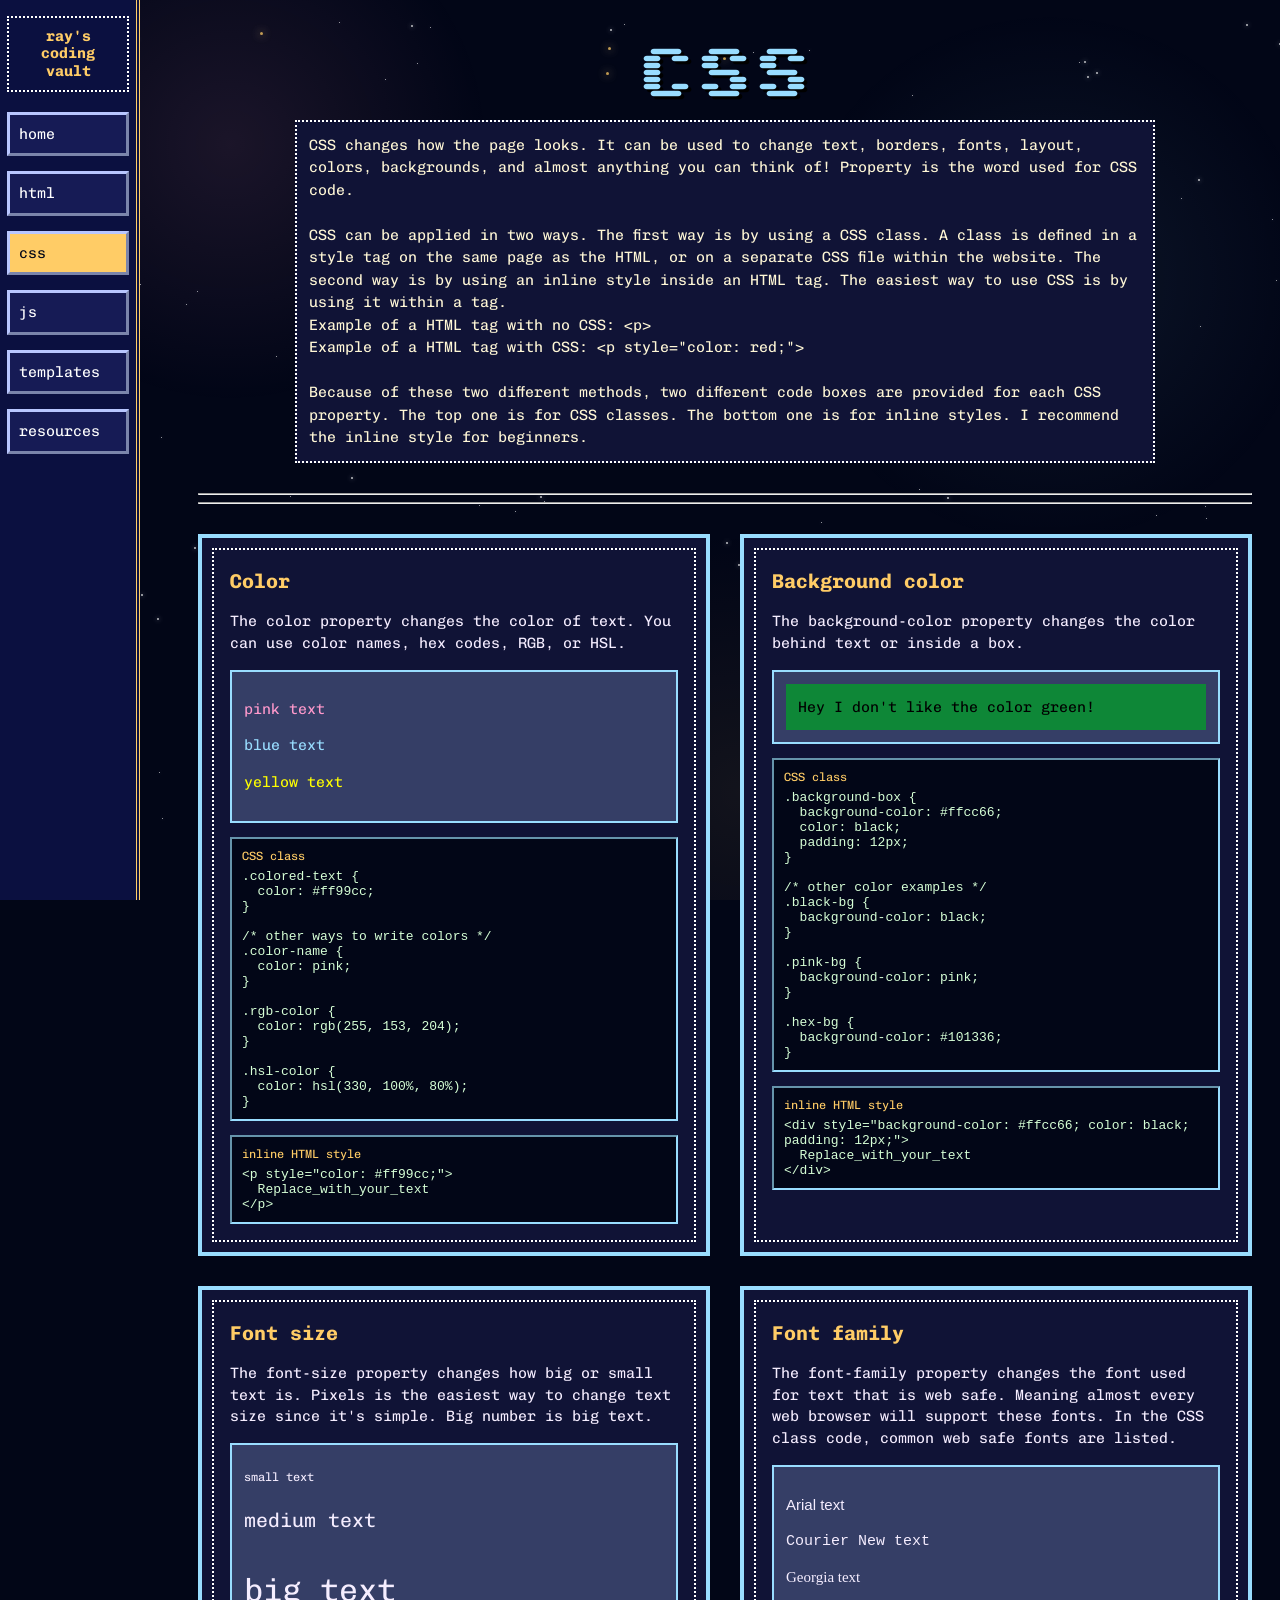
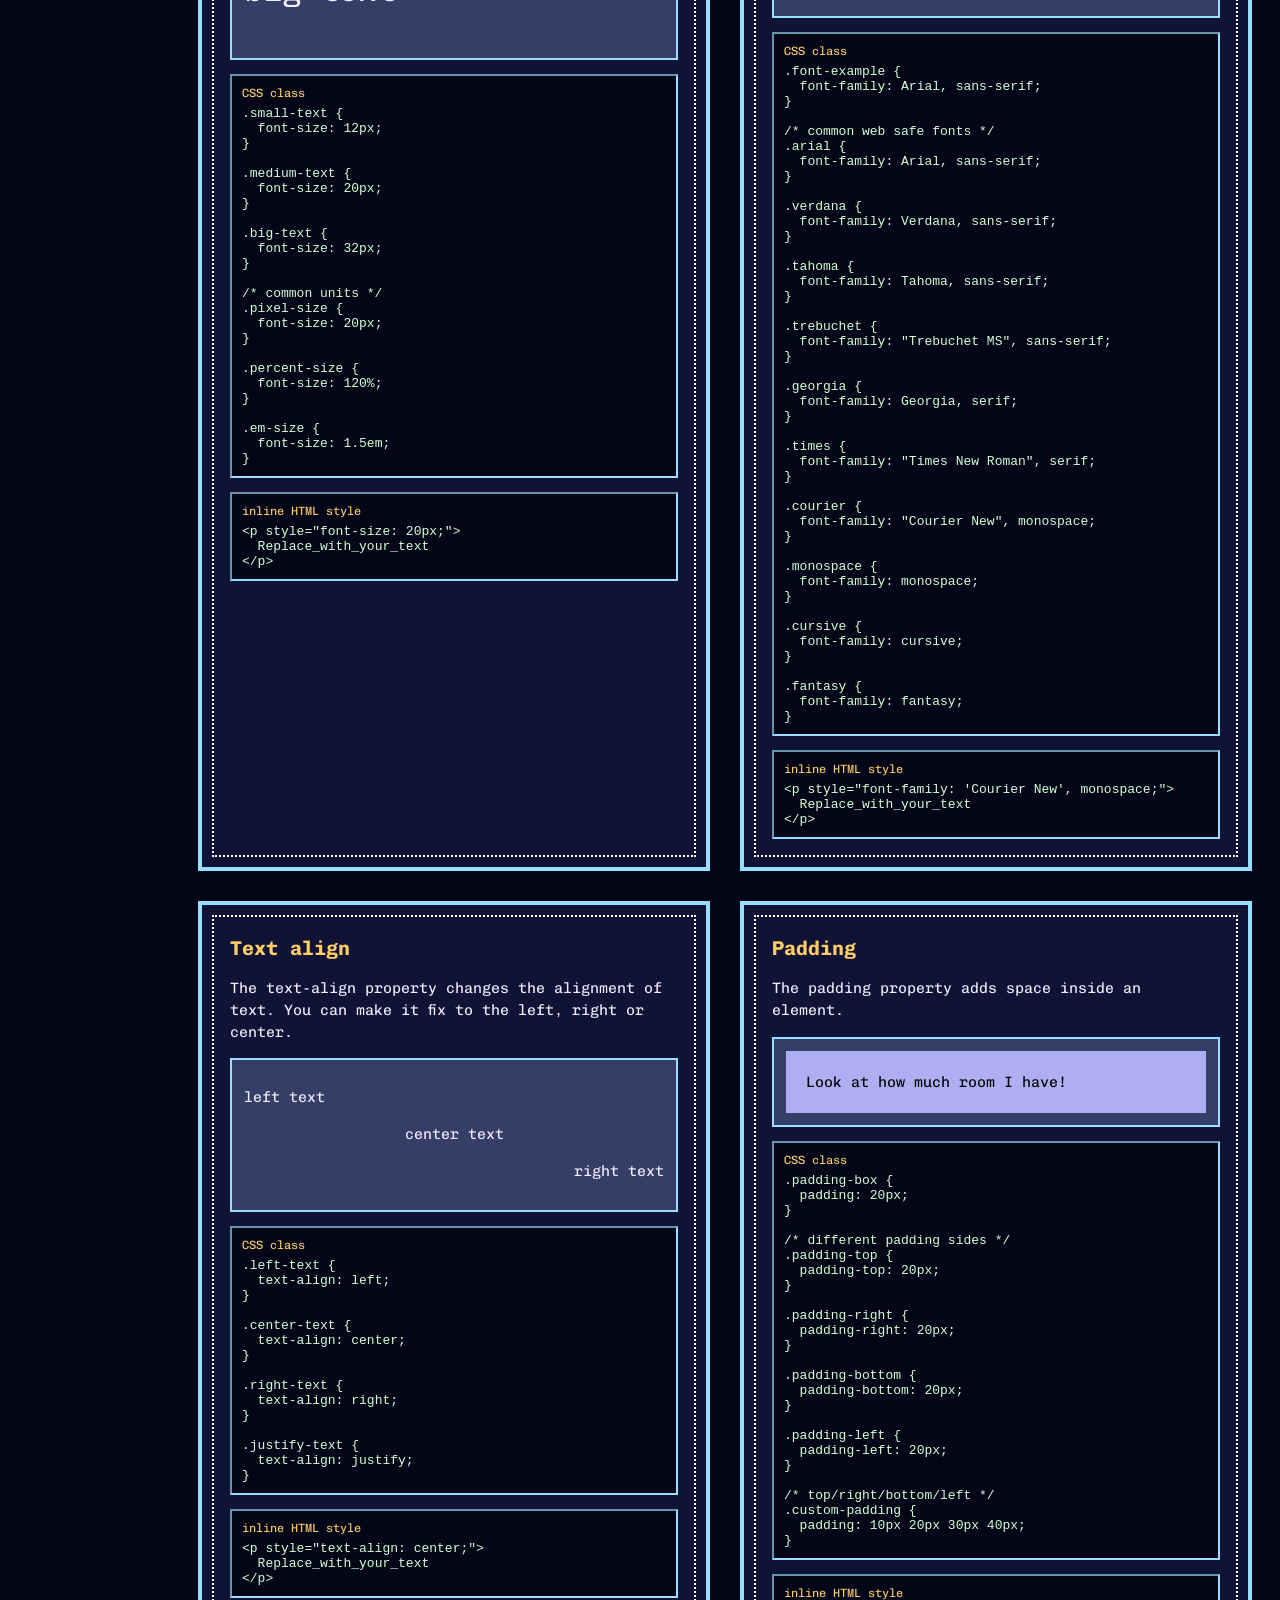
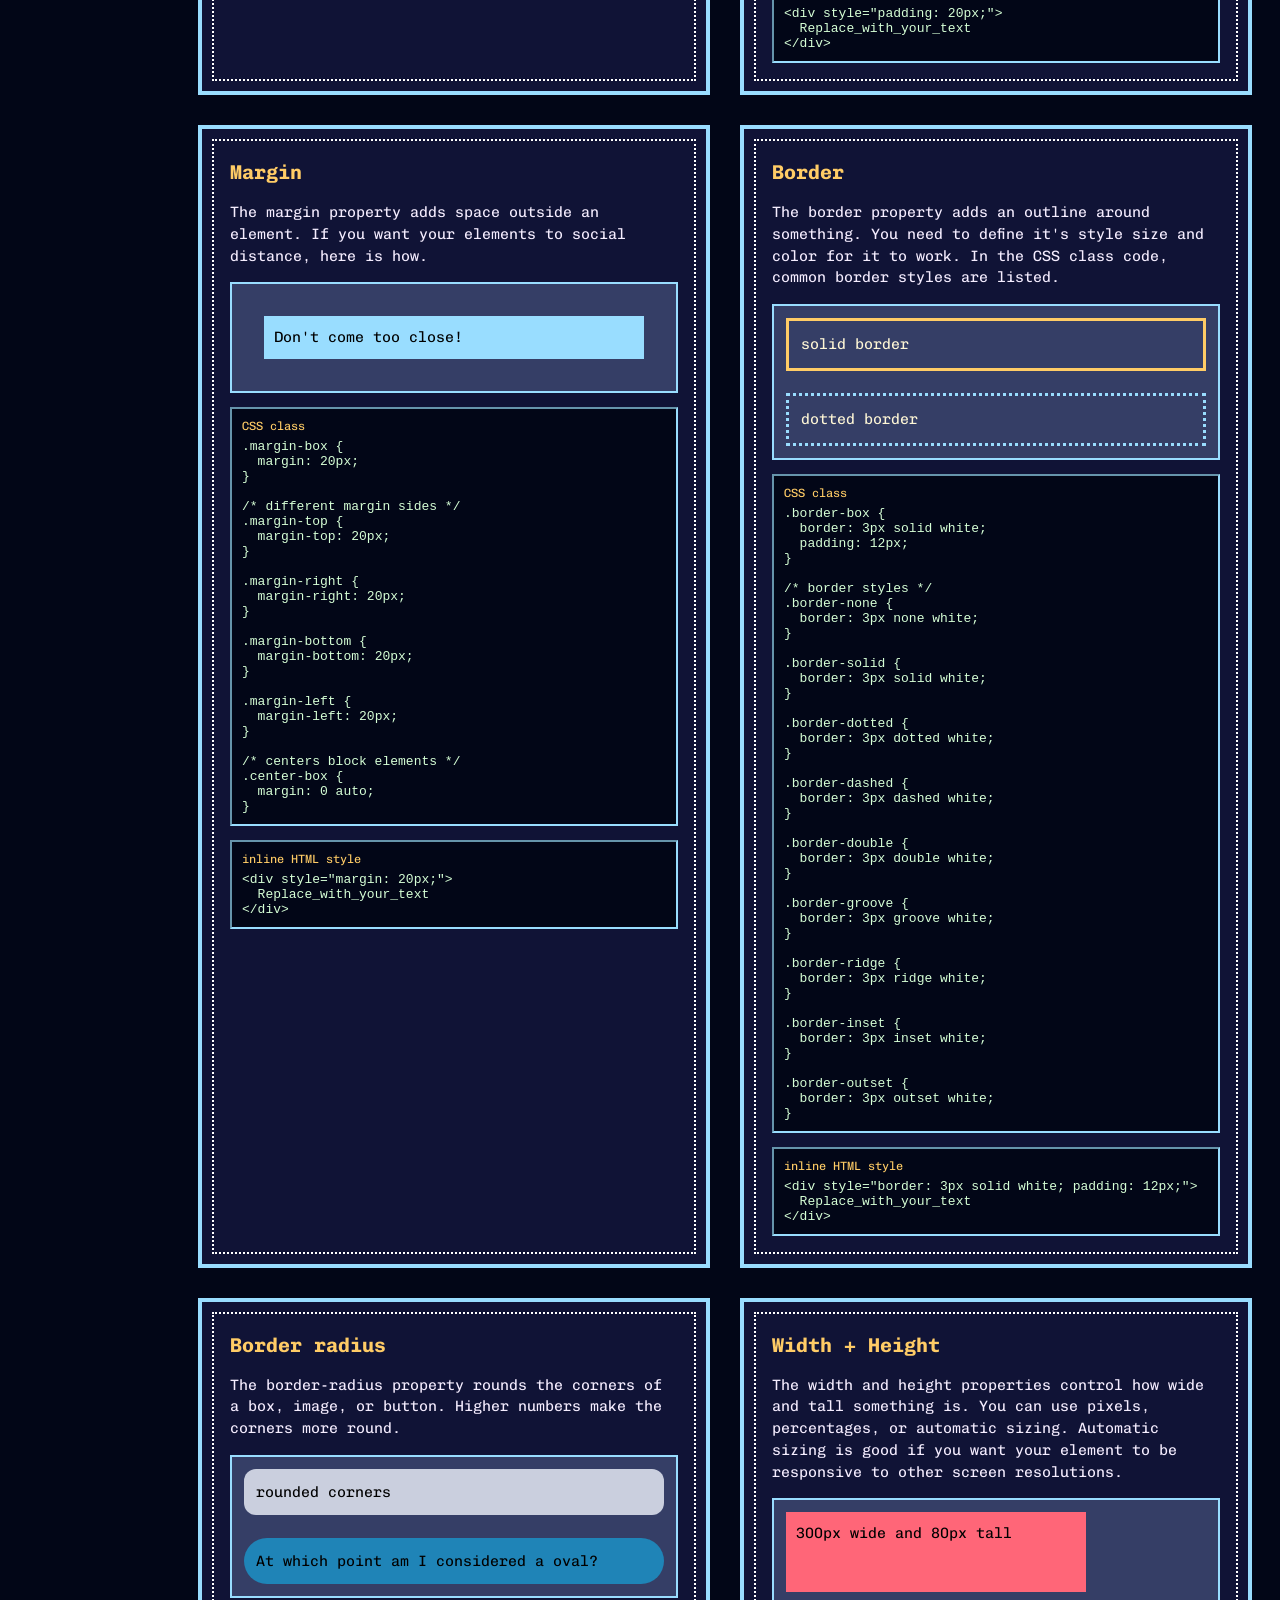
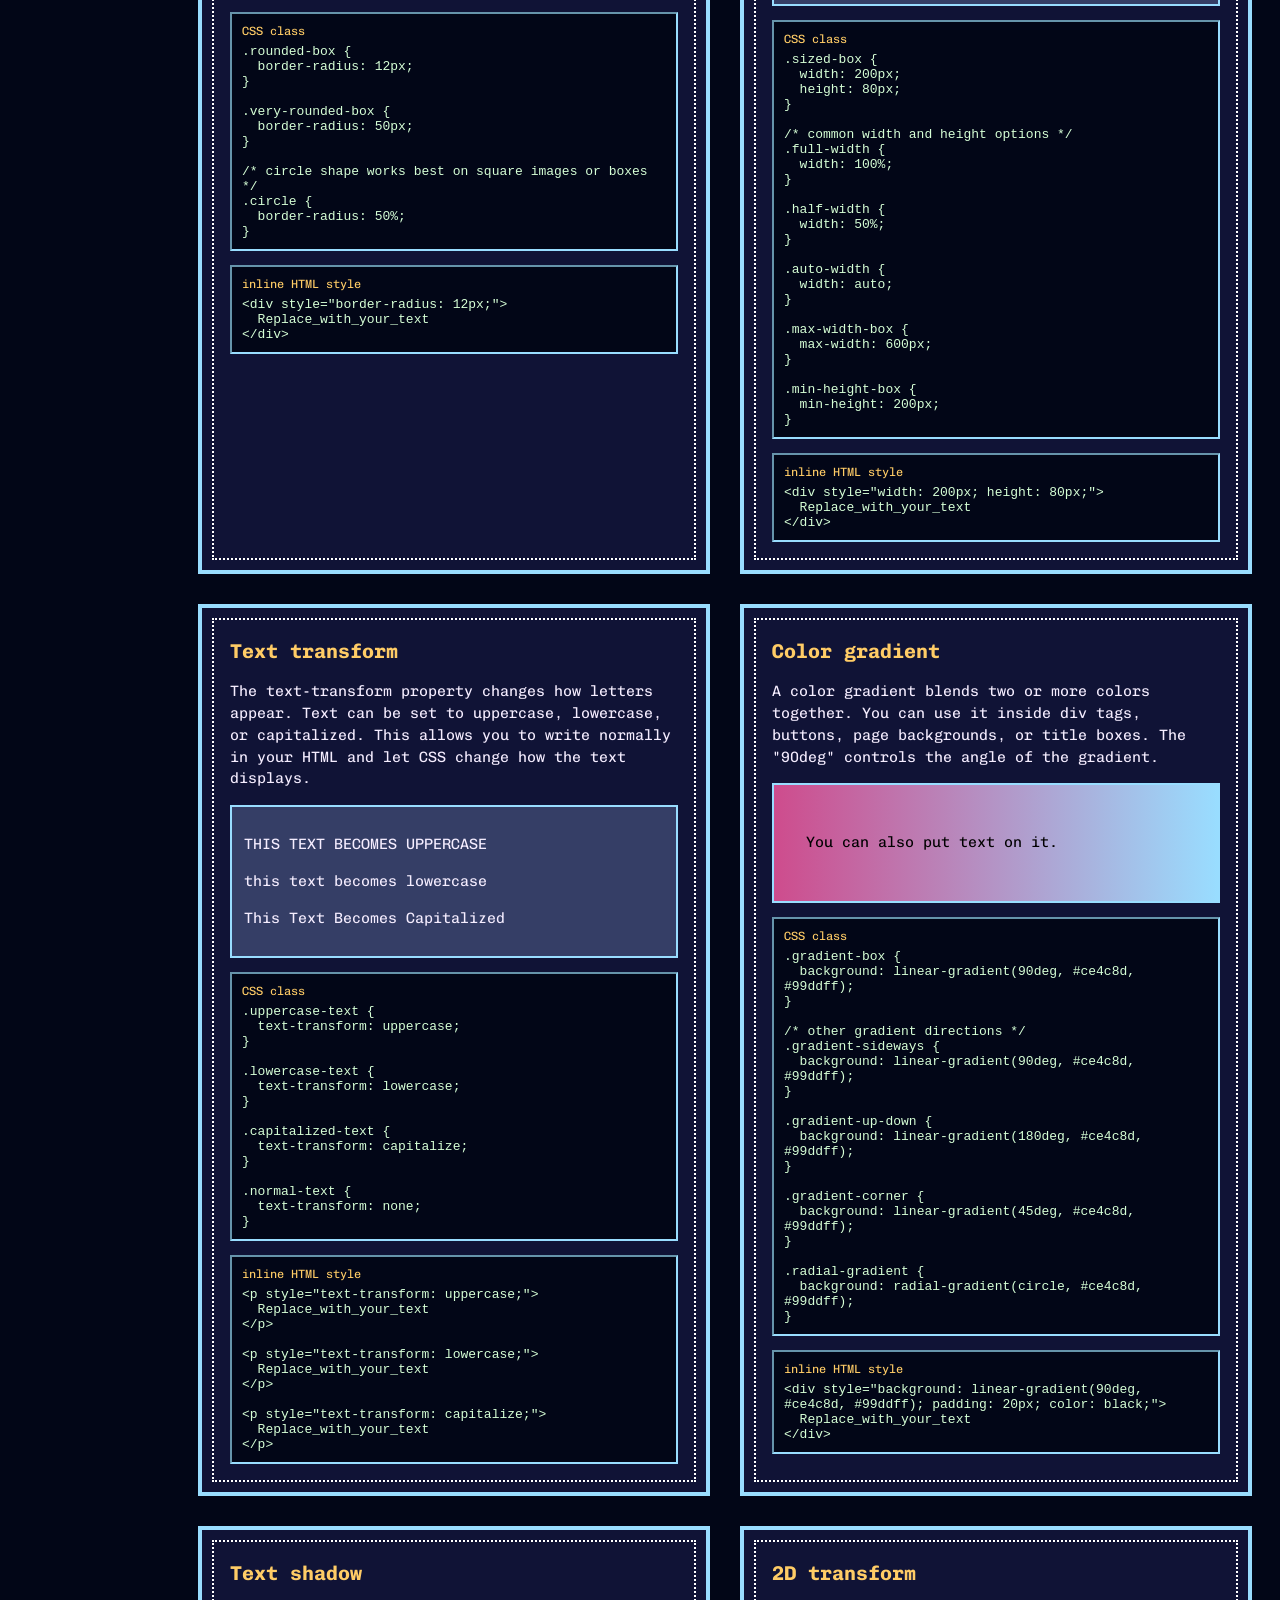
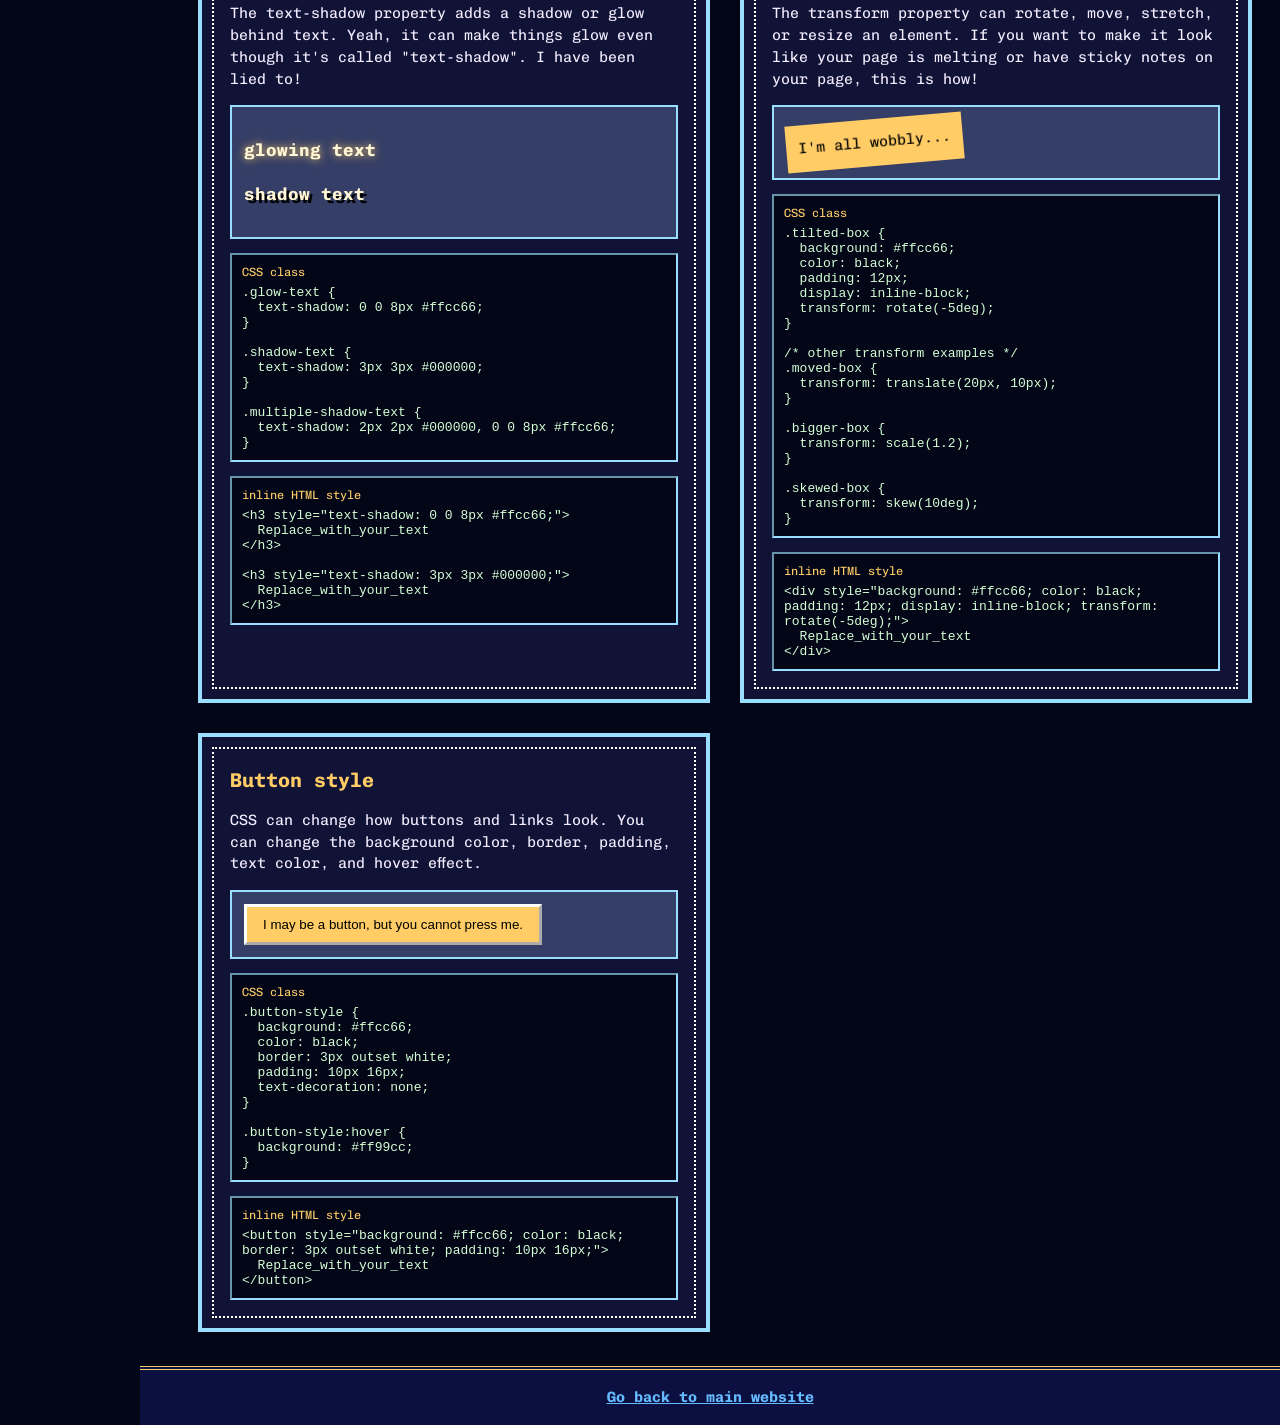
==== css.html @ 5025af24 "commit" ====
<!DOCTYPE html>
<html lang="en">
<head>
  <meta charset="UTF-8">
  <meta name="viewport" content="width=device-width, initial-scale=1.0">
  <title>CSS - Rays Coding Vault</title>
  <link rel="stylesheet" href="style.css">
</head>
<body>
  <div id="star-field"></div>

  <aside class="side-nav">
    <div class="nav-title">Ray's<br>Coding<br>Vault</div>
    <nav>
      <a class="" href="index.html">home</a>
      <a class="" href="html.html">html</a>
      <a class="active" href="css.html">css</a>
      <a class="" href="js.html">js</a>
      <a class="" href="templates.html">templates</a>
      <a class="" href="resources.html">resources</a>
    </nav>
  </aside>

  <div class="page-wrap">
    <main>
      <h1 class="page-title css-title">CSS</h1>
      <p class="intro">CSS changes how the page looks. It can be used to change text, borders, fonts, layout, colors, backgrounds, and almost anything you can think of! Property is the word used for CSS code.
<br><br>
CSS can be applied in two ways. The first way is by using a CSS class. A class is defined in a style tag on the same page as the HTML, or on a separate CSS file within the website. The second way is by using an inline style inside an HTML tag. The easiest way to use CSS is by using it within a tag.
<br>
Example of a HTML tag with no CSS: &lt;p&gt;
<br>Example of a HTML tag with CSS: &lt;p style=&quot;color: red;&quot;&gt;
<br><br>
Because of these two different methods, two different code boxes are provided for each CSS property. The top one is for CSS classes. The bottom one is for inline styles. I recommend the inline style for beginners.
      </p>
      <hr><hr><br>

      <div class="card-grid">

        <article class="code-card css">
          <div class="inner-border">
            <h2>Color</h2>
            <p>The color property changes the color of text. You can use color names, hex codes, RGB, or HSL.</p>
            <div class="sample-image">
              <p style="color: #ff99cc;">pink text</p>
              <p style="color: #99ddff;">blue text</p>
              <p style="color: yellow;">yellow text</p>
            </div>

            <button class="code-box" type="button">
              <span class="copy-note">CSS class</span>
              <pre><code>.colored-text {
  color: #ff99cc;
}

/* other ways to write colors */
.color-name {
  color: pink;
}

.rgb-color {
  color: rgb(255, 153, 204);
}

.hsl-color {
  color: hsl(330, 100%, 80%);
}</code></pre>
            </button>

            <button class="code-box" type="button">
              <span class="copy-note">inline HTML style</span>
              <pre><code>&lt;p style=&quot;color: #ff99cc;&quot;&gt;
  Replace_with_your_text
&lt;/p&gt;</code></pre>
            </button>
          </div>
        </article>

        <article class="code-card css">
          <div class="inner-border">
            <h2>Background color</h2>
            <p>The background-color property changes the color behind text or inside a box.</p>
            <div class="sample-image">
              <div style="background-color: #0e8737; color: black; padding: 12px;">
                Hey I don't like the color green!
              </div>
            </div>

            <button class="code-box" type="button">
              <span class="copy-note">CSS class</span>
              <pre><code>.background-box {
  background-color: #ffcc66;
  color: black;
  padding: 12px;
}

/* other color examples */
.black-bg {
  background-color: black;
}

.pink-bg {
  background-color: pink;
}

.hex-bg {
  background-color: #101336;
}</code></pre>
            </button>

            <button class="code-box" type="button">
              <span class="copy-note">inline HTML style</span>
              <pre><code>&lt;div style=&quot;background-color: #ffcc66; color: black; padding: 12px;&quot;&gt;
  Replace_with_your_text
&lt;/div&gt;</code></pre>
            </button>
          </div>
        </article>

        <article class="code-card css">
          <div class="inner-border">
            <h2>Font size</h2>
            <p>The font-size property changes how big or small text is. Pixels is the easiest way to change text size since it's simple. Big number is big text.</p>
            <div class="sample-image">
              <p style="font-size: 12px;">small text</p>
              <p style="font-size: 20px;">medium text</p>
              <p style="font-size: 32px;">big text</p>
            </div>

            <button class="code-box" type="button">
              <span class="copy-note">CSS class</span>
              <pre><code>.small-text {
  font-size: 12px;
}

.medium-text {
  font-size: 20px;
}

.big-text {
  font-size: 32px;
}

/* common units */
.pixel-size {
  font-size: 20px;
}

.percent-size {
  font-size: 120%;
}

.em-size {
  font-size: 1.5em;
}</code></pre>
            </button>

            <button class="code-box" type="button">
              <span class="copy-note">inline HTML style</span>
              <pre><code>&lt;p style=&quot;font-size: 20px;&quot;&gt;
  Replace_with_your_text
&lt;/p&gt;</code></pre>
            </button>
          </div>
        </article>

        <article class="code-card css">
          <div class="inner-border">
            <h2>Font family</h2>
            <p>The font-family property changes the font used for text that is web safe. Meaning almost every web browser will support these fonts. In the CSS class code, common web safe fonts are listed.</p>
            <div class="sample-image">
              <p style="font-family: Arial, sans-serif;">Arial text</p>
              <p style="font-family: 'Courier New', monospace;">Courier New text</p>
              <p style="font-family: Georgia, serif;">Georgia text</p>
            </div>

            <button class="code-box" type="button">
              <span class="copy-note">CSS class</span>
              <pre><code>.font-example {
  font-family: Arial, sans-serif;
}

/* common web safe fonts */
.arial {
  font-family: Arial, sans-serif;
}

.verdana {
  font-family: Verdana, sans-serif;
}

.tahoma {
  font-family: Tahoma, sans-serif;
}

.trebuchet {
  font-family: "Trebuchet MS", sans-serif;
}

.georgia {
  font-family: Georgia, serif;
}

.times {
  font-family: "Times New Roman", serif;
}

.courier {
  font-family: "Courier New", monospace;
}

.monospace {
  font-family: monospace;
}

.cursive {
  font-family: cursive;
}

.fantasy {
  font-family: fantasy;
}</code></pre>
            </button>

            <button class="code-box" type="button">
              <span class="copy-note">inline HTML style</span>
              <pre><code>&lt;p style=&quot;font-family: 'Courier New', monospace;&quot;&gt;
  Replace_with_your_text
&lt;/p&gt;</code></pre>
            </button>
          </div>
        </article>

        <article class="code-card css">
          <div class="inner-border">
            <h2>Text align</h2>
            <p>The text-align property changes the alignment of text. You can make it fix to the left, right or center.</p>
            <div class="sample-image">
              <p style="text-align: left;">left text</p>
              <p style="text-align: center;">center text</p>
              <p style="text-align: right;">right text</p>
            </div>

            <button class="code-box" type="button">
              <span class="copy-note">CSS class</span>
              <pre><code>.left-text {
  text-align: left;
}

.center-text {
  text-align: center;
}

.right-text {
  text-align: right;
}

.justify-text {
  text-align: justify;
}</code></pre>
            </button>

            <button class="code-box" type="button">
              <span class="copy-note">inline HTML style</span>
              <pre><code>&lt;p style=&quot;text-align: center;&quot;&gt;
  Replace_with_your_text
&lt;/p&gt;</code></pre>
            </button>
          </div>
        </article>

        <article class="code-card css">
          <div class="inner-border">
            <h2>Padding</h2>
            <p>The padding property adds space inside an element.</p>
            <div class="sample-image">
              <div style="background: #aeaff2; color: black; padding: 20px;">
                Look at how much room I have!
              </div>
            </div>

            <button class="code-box" type="button">
              <span class="copy-note">CSS class</span>
              <pre><code>.padding-box {
  padding: 20px;
}

/* different padding sides */
.padding-top {
  padding-top: 20px;
}

.padding-right {
  padding-right: 20px;
}

.padding-bottom {
  padding-bottom: 20px;
}

.padding-left {
  padding-left: 20px;
}

/* top/right/bottom/left */
.custom-padding {
  padding: 10px 20px 30px 40px;
}</code></pre>
            </button>

            <button class="code-box" type="button">
              <span class="copy-note">inline HTML style</span>
              <pre><code>&lt;div style=&quot;padding: 20px;&quot;&gt;
  Replace_with_your_text
&lt;/div&gt;</code></pre>
            </button>
          </div>
        </article>

        <article class="code-card css">
          <div class="inner-border">
            <h2>Margin</h2>
            <p>The margin property adds space outside an element. If you want your elements to social distance, here is how.</p>
            <div class="sample-image">
              <div style="background: #99ddff; color: black; padding: 10px; margin: 20px;">
                Don't come too close!
              </div>
            </div>

            <button class="code-box" type="button">
              <span class="copy-note">CSS class</span>
              <pre><code>.margin-box {
  margin: 20px;
}

/* different margin sides */
.margin-top {
  margin-top: 20px;
}

.margin-right {
  margin-right: 20px;
}

.margin-bottom {
  margin-bottom: 20px;
}

.margin-left {
  margin-left: 20px;
}

/* centers block elements */
.center-box {
  margin: 0 auto;
}</code></pre>
            </button>

            <button class="code-box" type="button">
              <span class="copy-note">inline HTML style</span>
              <pre><code>&lt;div style=&quot;margin: 20px;&quot;&gt;
  Replace_with_your_text
&lt;/div&gt;</code></pre>
            </button>
          </div>
        </article>

        <article class="code-card css">
          <div class="inner-border">
            <h2>Border</h2>
            <p>The border property adds an outline around something. You need to define it's style size and color for it to work. In the CSS class code, common border styles are listed.</p>
            <div class="sample-image">
              <div style="border: 3px solid #ffcc66; padding: 12px;">
                solid border
              </div>
              <br>
              <div style="border: 3px dotted #99ddff; padding: 12px;">
                dotted border
              </div>
            </div>

            <button class="code-box" type="button">
              <span class="copy-note">CSS class</span>
              <pre><code>.border-box {
  border: 3px solid white;
  padding: 12px;
}

/* border styles */
.border-none {
  border: 3px none white;
}

.border-solid {
  border: 3px solid white;
}

.border-dotted {
  border: 3px dotted white;
}

.border-dashed {
  border: 3px dashed white;
}

.border-double {
  border: 3px double white;
}

.border-groove {
  border: 3px groove white;
}

.border-ridge {
  border: 3px ridge white;
}

.border-inset {
  border: 3px inset white;
}

.border-outset {
  border: 3px outset white;
}</code></pre>
            </button>

            <button class="code-box" type="button">
              <span class="copy-note">inline HTML style</span>
              <pre><code>&lt;div style=&quot;border: 3px solid white; padding: 12px;&quot;&gt;
  Replace_with_your_text
&lt;/div&gt;</code></pre>
            </button>
          </div>
        </article>

        <article class="code-card css">
          <div class="inner-border">
            <h2>Border radius</h2>
            <p>The border-radius property rounds the corners of a box, image, or button. Higher numbers make the corners more round.</p>
            <div class="sample-image">
              <div style="background: #cacfde; color: black; padding: 12px; border-radius: 12px;">
                rounded corners
              </div>
              <br>
              <div style="background: #1f84b7; color: black; padding: 12px; border-radius: 50px;">
                At which point am I considered a oval?
              </div>
            </div>

            <button class="code-box" type="button">
              <span class="copy-note">CSS class</span>
              <pre><code>.rounded-box {
  border-radius: 12px;
}

.very-rounded-box {
  border-radius: 50px;
}

/* circle shape works best on square images or boxes */
.circle {
  border-radius: 50%;
}</code></pre>
            </button>

            <button class="code-box" type="button">
              <span class="copy-note">inline HTML style</span>
              <pre><code>&lt;div style=&quot;border-radius: 12px;&quot;&gt;
  Replace_with_your_text
&lt;/div&gt;</code></pre>
            </button>
          </div>
        </article>

        <article class="code-card css">
          <div class="inner-border">
            <h2>Width + Height</h2>
            <p>The width and height properties control how wide and tall something is. You can use pixels, percentages, or automatic sizing. Automatic sizing is good if you want your element to be responsive to other screen resolutions.</p>
            <div class="sample-image">
              <div style="background: #ff6678; color: black; width: 300px; height: 80px; padding: 10px;">
                300px wide and 80px tall
              </div>
            </div>

            <button class="code-box" type="button">
              <span class="copy-note">CSS class</span>
              <pre><code>.sized-box {
  width: 200px;
  height: 80px;
}

/* common width and height options */
.full-width {
  width: 100%;
}

.half-width {
  width: 50%;
}

.auto-width {
  width: auto;
}

.max-width-box {
  max-width: 600px;
}

.min-height-box {
  min-height: 200px;
}</code></pre>
            </button>

            <button class="code-box" type="button">
              <span class="copy-note">inline HTML style</span>
              <pre><code>&lt;div style=&quot;width: 200px; height: 80px;&quot;&gt;
  Replace_with_your_text
&lt;/div&gt;</code></pre>
            </button>
          </div>
        </article>



        <article class="code-card css">
          <div class="inner-border">
            <h2>Text transform</h2>
            <p>The text-transform property changes how letters appear. Text can be set to uppercase, lowercase, or capitalized. This allows you to write normally in your HTML and let CSS change how the text displays.</p>
            <div class="sample-image">
              <p style="text-transform: uppercase;">this text becomes uppercase</p>
              <p style="text-transform: lowercase;">THIS TEXT BECOMES LOWERCASE</p>
              <p style="text-transform: capitalize;">this text becomes capitalized</p>
            </div>

            <button class="code-box" type="button">
              <span class="copy-note">CSS class</span>
              <pre><code>.uppercase-text {
  text-transform: uppercase;
}

.lowercase-text {
  text-transform: lowercase;
}

.capitalized-text {
  text-transform: capitalize;
}

.normal-text {
  text-transform: none;
}</code></pre>
            </button>

            <button class="code-box" type="button">
              <span class="copy-note">inline HTML style</span>
              <pre><code>&lt;p style=&quot;text-transform: uppercase;&quot;&gt;
  Replace_with_your_text
&lt;/p&gt;

&lt;p style=&quot;text-transform: lowercase;&quot;&gt;
  Replace_with_your_text
&lt;/p&gt;

&lt;p style=&quot;text-transform: capitalize;&quot;&gt;
  Replace_with_your_text
&lt;/p&gt;</code></pre>
            </button>
          </div>
        </article>

        <article class="code-card css">
          <div class="inner-border">
            <h2>Color gradient</h2>
            <p>A color gradient blends two or more colors together. You can use it inside div tags, buttons, page backgrounds, or title boxes. The "90deg" controls the angle of the gradient.</p>
            <div class="sample-image" style="background: linear-gradient(90deg, #ce4c8d, #99ddff); min-height: 80px;">
              <p style="padding: 20px; color: black;">You can also put text on it.</p>
            </div>

            <button class="code-box" type="button">
              <span class="copy-note">CSS class</span>
              <pre><code>.gradient-box {
  background: linear-gradient(90deg, #ce4c8d, #99ddff);
}

/* other gradient directions */
.gradient-sideways {
  background: linear-gradient(90deg, #ce4c8d, #99ddff);
}

.gradient-up-down {
  background: linear-gradient(180deg, #ce4c8d, #99ddff);
}

.gradient-corner {
  background: linear-gradient(45deg, #ce4c8d, #99ddff);
}

.radial-gradient {
  background: radial-gradient(circle, #ce4c8d, #99ddff);
}</code></pre>
            </button>

            <button class="code-box" type="button">
              <span class="copy-note">inline HTML style</span>
              <pre><code>&lt;div style=&quot;background: linear-gradient(90deg, #ce4c8d, #99ddff); padding: 20px; color: black;&quot;&gt;
  Replace_with_your_text
&lt;/div&gt;</code></pre>
            </button>
          </div>
        </article>

        <article class="code-card css">
          <div class="inner-border">
            <h2>Text shadow</h2>
            <p>The text-shadow property adds a shadow or glow behind text. Yeah, it can make things glow even though it's called "text-shadow". I have been lied to!</p>
            <div class="sample-image">
              <h3 style="text-shadow: 0 0 8px #ffcc66;">glowing text</h3>
              <h3 style="text-shadow: 3px 3px #000000;">shadow text</h3>
            </div>

            <button class="code-box" type="button">
              <span class="copy-note">CSS class</span>
              <pre><code>.glow-text {
  text-shadow: 0 0 8px #ffcc66;
}

.shadow-text {
  text-shadow: 3px 3px #000000;
}

.multiple-shadow-text {
  text-shadow: 2px 2px #000000, 0 0 8px #ffcc66;
}</code></pre>
            </button>

            <button class="code-box" type="button">
              <span class="copy-note">inline HTML style</span>
              <pre><code>&lt;h3 style=&quot;text-shadow: 0 0 8px #ffcc66;&quot;&gt;
  Replace_with_your_text
&lt;/h3&gt;

&lt;h3 style=&quot;text-shadow: 3px 3px #000000;&quot;&gt;
  Replace_with_your_text
&lt;/h3&gt;</code></pre>
            </button>
          </div>
        </article>

        <article class="code-card css">
          <div class="inner-border">
            <h2>2D transform</h2>
            <p>The transform property can rotate, move, stretch, or resize an element. If you want to make it look like your page is melting or have sticky notes on your page, this is how!</p>
            <div class="sample-image">
              <div style="background: #ffcc66; color: black; padding: 12px; display: inline-block; transform: rotate(-5deg);">
                I'm all wobbly...
              </div>
            </div>

            <button class="code-box" type="button">
              <span class="copy-note">CSS class</span>
              <pre><code>.tilted-box {
  background: #ffcc66;
  color: black;
  padding: 12px;
  display: inline-block;
  transform: rotate(-5deg);
}

/* other transform examples */
.moved-box {
  transform: translate(20px, 10px);
}

.bigger-box {
  transform: scale(1.2);
}

.skewed-box {
  transform: skew(10deg);
}</code></pre>
            </button>

            <button class="code-box" type="button">
              <span class="copy-note">inline HTML style</span>
              <pre><code>&lt;div style=&quot;background: #ffcc66; color: black; padding: 12px; display: inline-block; transform: rotate(-5deg);&quot;&gt;
  Replace_with_your_text
&lt;/div&gt;</code></pre>
            </button>
          </div>
        </article>

        <article class="code-card css">
          <div class="inner-border">
            <h2>Button style</h2>
            <p>CSS can change how buttons and links look. You can change the background color, border, padding, text color, and hover effect.</p>
            <div class="sample-image">
              <button style="background: #ffcc66; color: black; border: 3px outset white; padding: 10px 16px;">
                I may be a button, but you cannot press me.
              </button>
            </div>

            <button class="code-box" type="button">
              <span class="copy-note">CSS class</span>
              <pre><code>.button-style {
  background: #ffcc66;
  color: black;
  border: 3px outset white;
  padding: 10px 16px;
  text-decoration: none;
}

.button-style:hover {
  background: #ff99cc;
}</code></pre>
            </button>

            <button class="code-box" type="button">
              <span class="copy-note">inline HTML style</span>
              <pre><code>&lt;button style=&quot;background: #ffcc66; color: black; border: 3px outset white; padding: 10px 16px;&quot;&gt;
  Replace_with_your_text
&lt;/button&gt;</code></pre>
            </button>
          </div>
        </article>

      </div>
    </main>

    <footer><a href="https://hanabihenki.github.io/site/index.html">Go back to main website</a></footer>
  </div>

  <script src="script.js"></script>
</body>
</html>
---- style.css ----
@import url('https://fonts.googleapis.com/css2?family=Chivo+Mono:wght@400;500;700&family=Sixtyfour&display=swap');

* {
  box-sizing: border-box;
}

html, body {
  margin: 0;
  min-height: 100%;
}

html {
  background: #020617;
}

body {
  background: #020617;
  color: #fff7d6;
  font-family: "Chivo Mono", "Courier New", Courier, monospace;
  font-size: 15px;
  line-height: 1.5;
  cursor: url("data:image/svg+xml,%3Csvg xmlns='http://www.w3.org/2000/svg' width='28' height='28' viewBox='0 0 28 28'%3E%3Cpath fill='%23ffcc66' stroke='%23000' d='M14 1l3.6 8.4 9.1.8-6.9 6 2.1 8.9-7.9-4.7-7.9 4.7 2.1-8.9-6.9-6 9.1-.8z'/%3E%3C/svg%3E") 14 14, auto;
}

body::before {
  content: "";
  position: fixed;
  inset: 0;
  pointer-events: none;
  background:
    radial-gradient(circle at 18% 16%, rgba(255, 153, 204, 0.10), transparent 20%),
    radial-gradient(circle at 82% 31%, rgba(153, 221, 255, 0.08), transparent 22%),
    radial-gradient(circle at 58% 88%, rgba(255, 204, 102, 0.07), transparent 24%);
  z-index: 0;
}

#star-field {
  position: fixed;
  inset: 0;
  pointer-events: none;
  overflow: hidden;
  z-index: 0;
}

.star {
  position: absolute;
  width: var(--star-size, 2px);
  height: var(--star-size, 2px);
  background: #ffffff;
  border-radius: 50%;
  opacity: 0.75;
  box-shadow: 0 0 5px #ffffff;
  animation: star-flicker var(--star-speed, 2.5s) ease-in-out infinite alternate;
  animation-delay: var(--star-delay, 0s);
}

.star.big-star {
  background: #ffcc66;
  box-shadow: 0 0 8px #ffcc66, 0 0 14px #ffffff;
}

@keyframes star-flicker {
  0% { opacity: 0.12; transform: scale(0.7); }
  35% { opacity: 0.95; transform: scale(1.2); }
  65% { opacity: 0.38; transform: scale(0.92); }
  100% { opacity: 0.78; transform: scale(1.05); }
}

a, button {
  cursor: url("data:image/svg+xml,%3Csvg xmlns='http://www.w3.org/2000/svg' width='28' height='28' viewBox='0 0 28 28'%3E%3Cpath fill='%23ff99cc' stroke='%23000' d='M14 1l3.6 8.4 9.1.8-6.9 6 2.1 8.9-7.9-4.7-7.9 4.7 2.1-8.9-6.9-6 9.1-.8z'/%3E%3C/svg%3E") 14 14, pointer;
}

.side-nav {
  width: 140px;
  min-height: 100vh;
  position: fixed;
  left: 0;
  top: 0;
  background: #0b1040;
  border-right: 4px double #ffcc66;
  padding: 8px 7px;
  text-transform: lowercase;
  z-index: 3;
}

.nav-title {
  color: #ffcc66;
  font-weight: bold;
  text-align: center;
  margin: 8px 0 20px;
  border: 2px dotted #ffffff;
  padding: 10px;
  line-height: 1.15;
}

.side-nav a {
  display: block;
  color: #ffffff;
  background: #161b55;
  border: 3px outset #b8c6ff;
  padding: 8px 9px;
  margin-bottom: 15px;
  text-decoration: none;
}

.side-nav a:hover,
.side-nav a.active {
  color: #020617;
  background: #ffcc66;
}

.page-wrap {
  position: relative;
  z-index: 1;
  margin-left: 170px;
  width: calc(100% - 170px);
  min-height: 100vh;
  display: flex;
  flex-direction: column;
}

main {
  flex: 1;
  padding: 34px 28px;
}

.welcome-box {
  max-width: 760px;
  margin: 80px auto 34px;
  text-align: center;
  background: #101336;
  border: 4px solid #ff99cc;
  padding: 20px;
  box-shadow: 8px 8px 0 #000000;
}

.welcome-box h1 {
  font-family: "Sixtyfour", "Chivo Mono", "Courier New", monospace;
  font-size: 44px;
  margin: 10px 0;
  color: #ffcc66;
  line-height: 1.15;
  letter-spacing: 1px;
}

.subtitle {
  color: #d9e2ff;
  margin-bottom: 20px;
}

.home-buttons {
  display: flex;
  justify-content: center;
  flex-wrap: wrap;
  gap: 12px;
}

.home-buttons a,
.resource-bar {
  color: #000000;
  background: #ffcc66;
  border: 3px outset #ffffff;
  padding: 10px 16px;
  text-decoration: none;
  font-weight: bold;
}

.home-buttons a {
  position: relative;
  overflow: hidden;
  transition: transform 0.18s ease, background-color 0.18s ease, box-shadow 0.18s ease;
}

.home-buttons a::before {
  content: "★";
  position: absolute;
  left: -18px;
  top: 50%;
  color: #ffffff;
  text-shadow: 0 0 6px #ffffff;
  transform: translateY(-50%);
}

.home-buttons a:hover,
.home-buttons a:focus-visible {
  background: #ff99cc;
  transform: translateY(-4px) rotate(-2deg);
  box-shadow: 4px 4px 0 #000000, 0 0 12px #ffcc66;
}

/* .home-buttons a:hover::before,
.home-buttons a:focus-visible::before {
  animation: star-slide 0.7s linear infinite;
}

@keyframes star-slide {
  from { left: -18px; }
  to { left: calc(100% + 10px); }
} */

.resource-bar {
  display: block;
  max-width: 760px;
  margin: 0 auto;
  text-align: center;
  background: #99ddff;
}

.resource-bar:hover,
.resource-bar:focus-visible {
  background: #ffcc66;
  outline: 2px dotted #ffffff;
  outline-offset: 4px;
}

.page-title {
  font-family: "Sixtyfour", "Chivo Mono", "Courier New", monospace;
  text-align: center;
  font-size: 56px;
  margin: 12px auto;
  letter-spacing: 2px;
  text-transform: uppercase;
  text-shadow: 3px 3px #000000;
  line-height: 1.1;
}

.html-title { color: #ff9966; }
.css-title { color: #99ddff; }
.js-title { color: #fff066; }
.templates-title { color: #d6a0ff; }
.resources-title { color: #99ffcc; }

.intro {
  max-width: 860px;
  margin: 0 auto 30px;
  background: #101336;
  border: 2px dotted #ffffff;
  padding: 12px;
  line-height: 1.5;
}

.card-grid {
  display: grid;
  grid-template-columns: 1fr;
  gap: 28px;
}

@media (min-width: 701px) {
  .card-grid {
    grid-template-columns: repeat(2, minmax(0, 1fr));
    gap: 30px;
  }
}

@media (min-width: 1400px) {
  .card-grid {
    grid-template-columns: repeat(3, minmax(0, 1fr));
    gap: 32px;
  }
}

.code-card {
  background: #101336;
  border: 4px solid #ffffff;
  padding: 10px;
}

.code-card.html { border-color: #ff9966; }
.code-card.css { border-color: #99ddff; }
.code-card.js { border-color: #fff066; }
.code-card.templates { border-color: #d6a0ff; }

.inner-border {
  min-height: 100%;
  border: 2px dotted #ffffff;
  padding: 16px;
}

.code-card h2 {
  text-align: left;
  margin: 0 0 10px;
  font-size: 20px;
  color: #ffcc66;
}

.code-card p {
  color: #f5edff;
  line-height: 1.45;
}

.sample-image {
  display: block;
  width: 100%;
  max-height: 220px;
  overflow: auto;
  object-fit: cover;
  border: 2px solid #99ddff;
  margin: 14px 0;
  background: #353e66;
  padding: 12px;
}

.code-box {
  display: block;
  width: 100%;
  text-align: left;
  color: #d6ffd6;
  background: #020617;
  border: 2px inset #99ddff;
  padding: 10px;
  margin-top: 14px;
  font-family: "Courier New", Courier, monospace;
}

.code-box:hover,
.code-box:focus-visible {
  outline: 2px dotted #ffcc66;
  outline-offset: 3px;
}

.copy-note {
  display: block;
  color: #ffcc66;
  font-size: 12px;
  margin-bottom: 6px;
  font-family: "Chivo Mono", "Courier New", Courier, monospace;
}

pre {
  white-space: pre-wrap;
  word-break: break-word;
  margin: 0;
  font-size: 13px;
}

.resource-list {
  max-width: 900px;
  margin: 0 auto;
}

.resource-box {
  background: #101336;
  border: 3px solid #99ffcc;
  margin-bottom: 14px;
  padding: 12px;
}

.resource-box h2 {
  margin: 0 0 8px;
  color: #ffcc66;
  text-transform: lowercase;
}

.resource-box a {
  color: #99ddff;
}

.resource-box a:hover {
  background: #ffcc66;
  color: #000000;
}

footer {
  text-align: center;
  padding: 16px;
  background: #0b1040;
  border-top: 4px double #ffcc66;
  margin-left: -30px;
}

footer a {
  color: #66baff;
  font-weight: bold;
}

@media (max-width: 700px) {
  body {
    font-size: 14px;
  }

  .side-nav {
    position: static;
    width: 100%;
    min-height: auto;
    border-right: 0;
    border-bottom: 4px double #ffcc66;
  }

  .nav-title {
    margin: 4px 0 12px;
  }

  .side-nav nav {
    display: grid;
    grid-template-columns: 1fr 1fr 1fr;
    gap: 4px;
  }

  .side-nav a {
    margin-bottom: 0;
    text-align: center;
    padding: 7px 8px;
  }

  .page-wrap {
    margin-left: 0;
    width: 100%;
  }

  footer {
    margin-left: 0;
  }

  main {
    padding: 22px 12px;
  }

  .welcome-box {
    margin: 28px auto 22px;
    padding: 14px;
    box-shadow: 5px 5px 0 #000000;
  }

  .welcome-box h1,
  .page-title {
    font-size: 31px;
  }

  .home-buttons {
    display: grid;
    grid-template-columns: 1fr;
  }

  .home-buttons a,
  .resource-bar {
    width: 100%;
    display: block;
  }

  .card-grid {
    grid-template-columns: 1fr;
    gap: 22px;
  }

  .sample-image {
    max-height: 260px;
  }
}

@media (max-width: 390px) {
  .side-nav nav {
    grid-template-columns: 1fr;
  }

  .welcome-box h1,
  .page-title {
    font-size: 26px;
  }
}

@media (prefers-reduced-motion: reduce) {
  .star,
  .home-buttons a,
  .home-buttons a::before {
    animation: none !important;
    transition: none !important;
  }
}

/* link colors when using a href tag in the html */

.inline-links {
  color: #99ddff;
}

.inline-links:visited {
  color: #d6a0ff;
}

.inline-links:hover {
  color: #ffcc66;
  background: #0b1040;
}

.inline-links:active {
  color: #ff99cc;
}


.code-details {
  margin-top: 14px;
}

.code-details summary {
  display: inline-block;
  background: #18245c;
  color: #ffcc66;
  border: 2px outset #99ddff;
  padding: 8px 12px;
  font-weight: bold;
  cursor: pointer;
}

.code-details summary:hover {
  background: #24327a;
  color: #ffffff;
}

.code-details .code-box {
  margin-top: 10px;
}
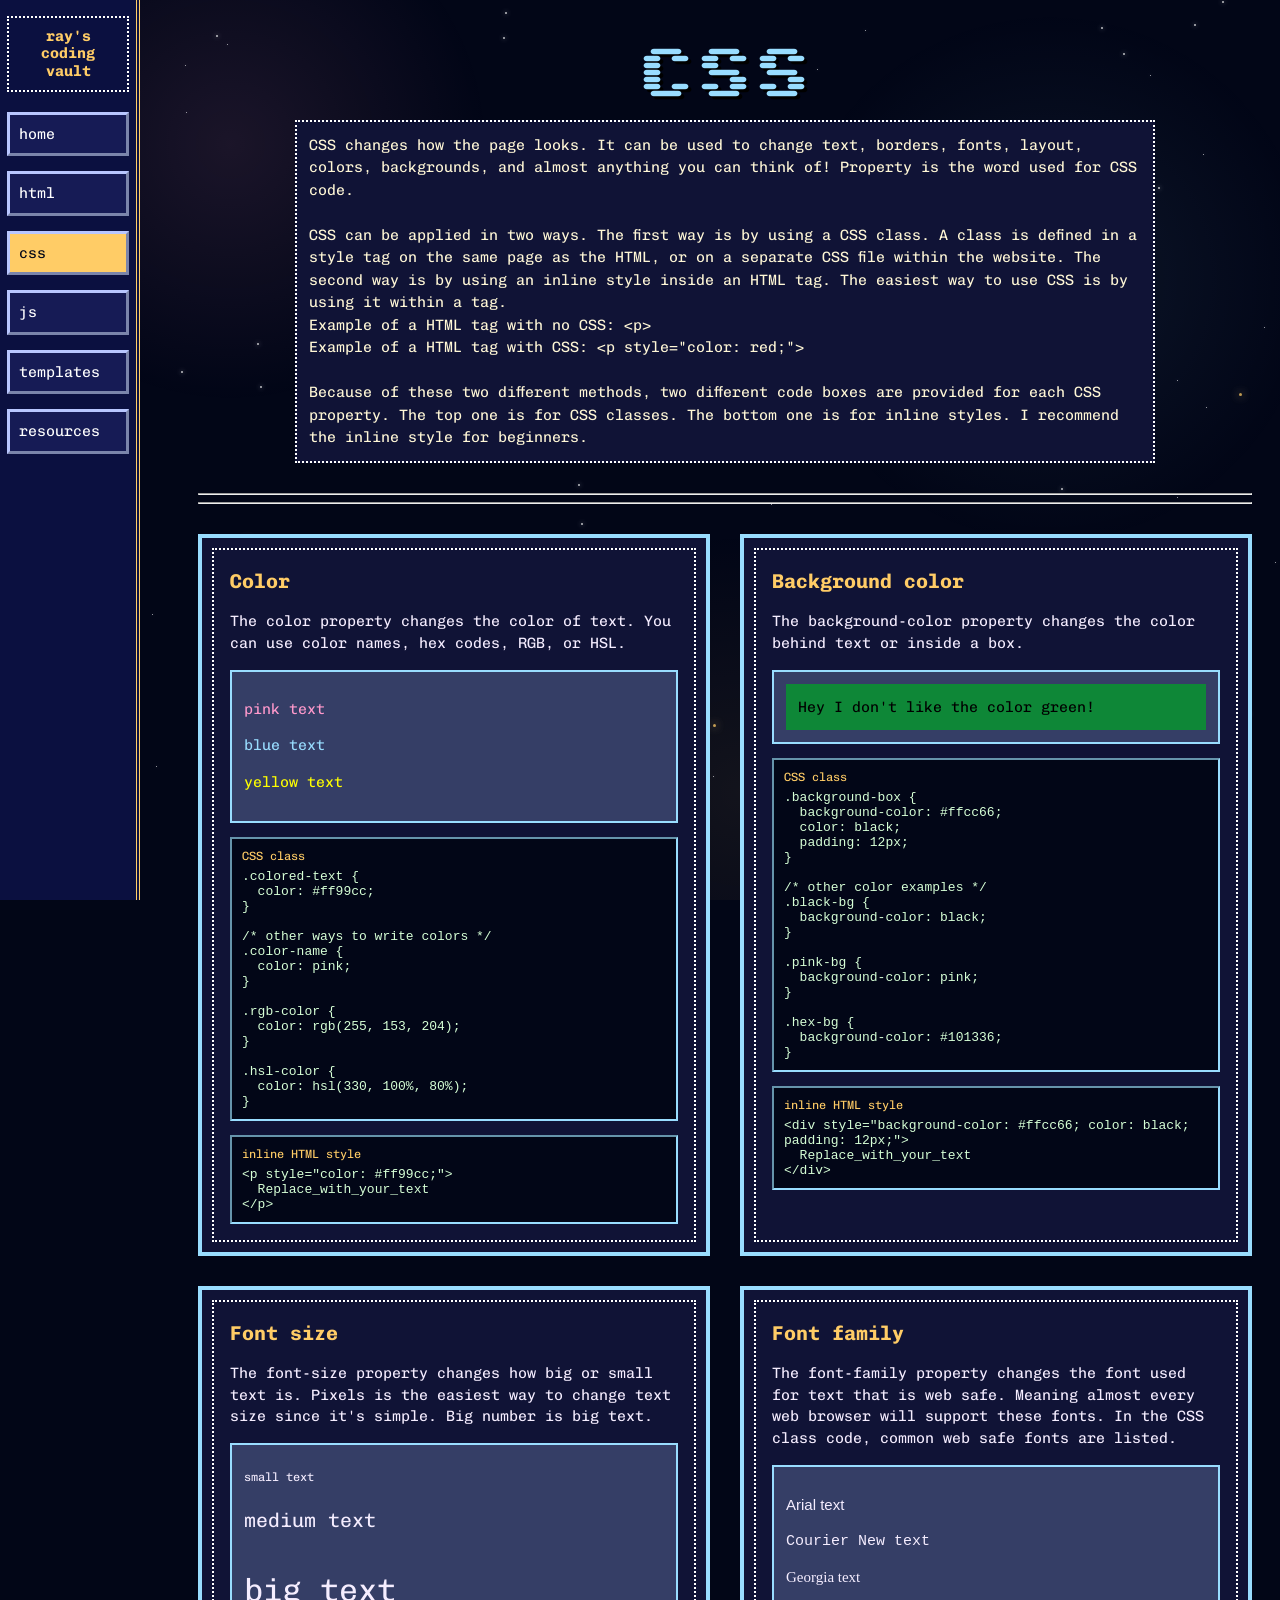
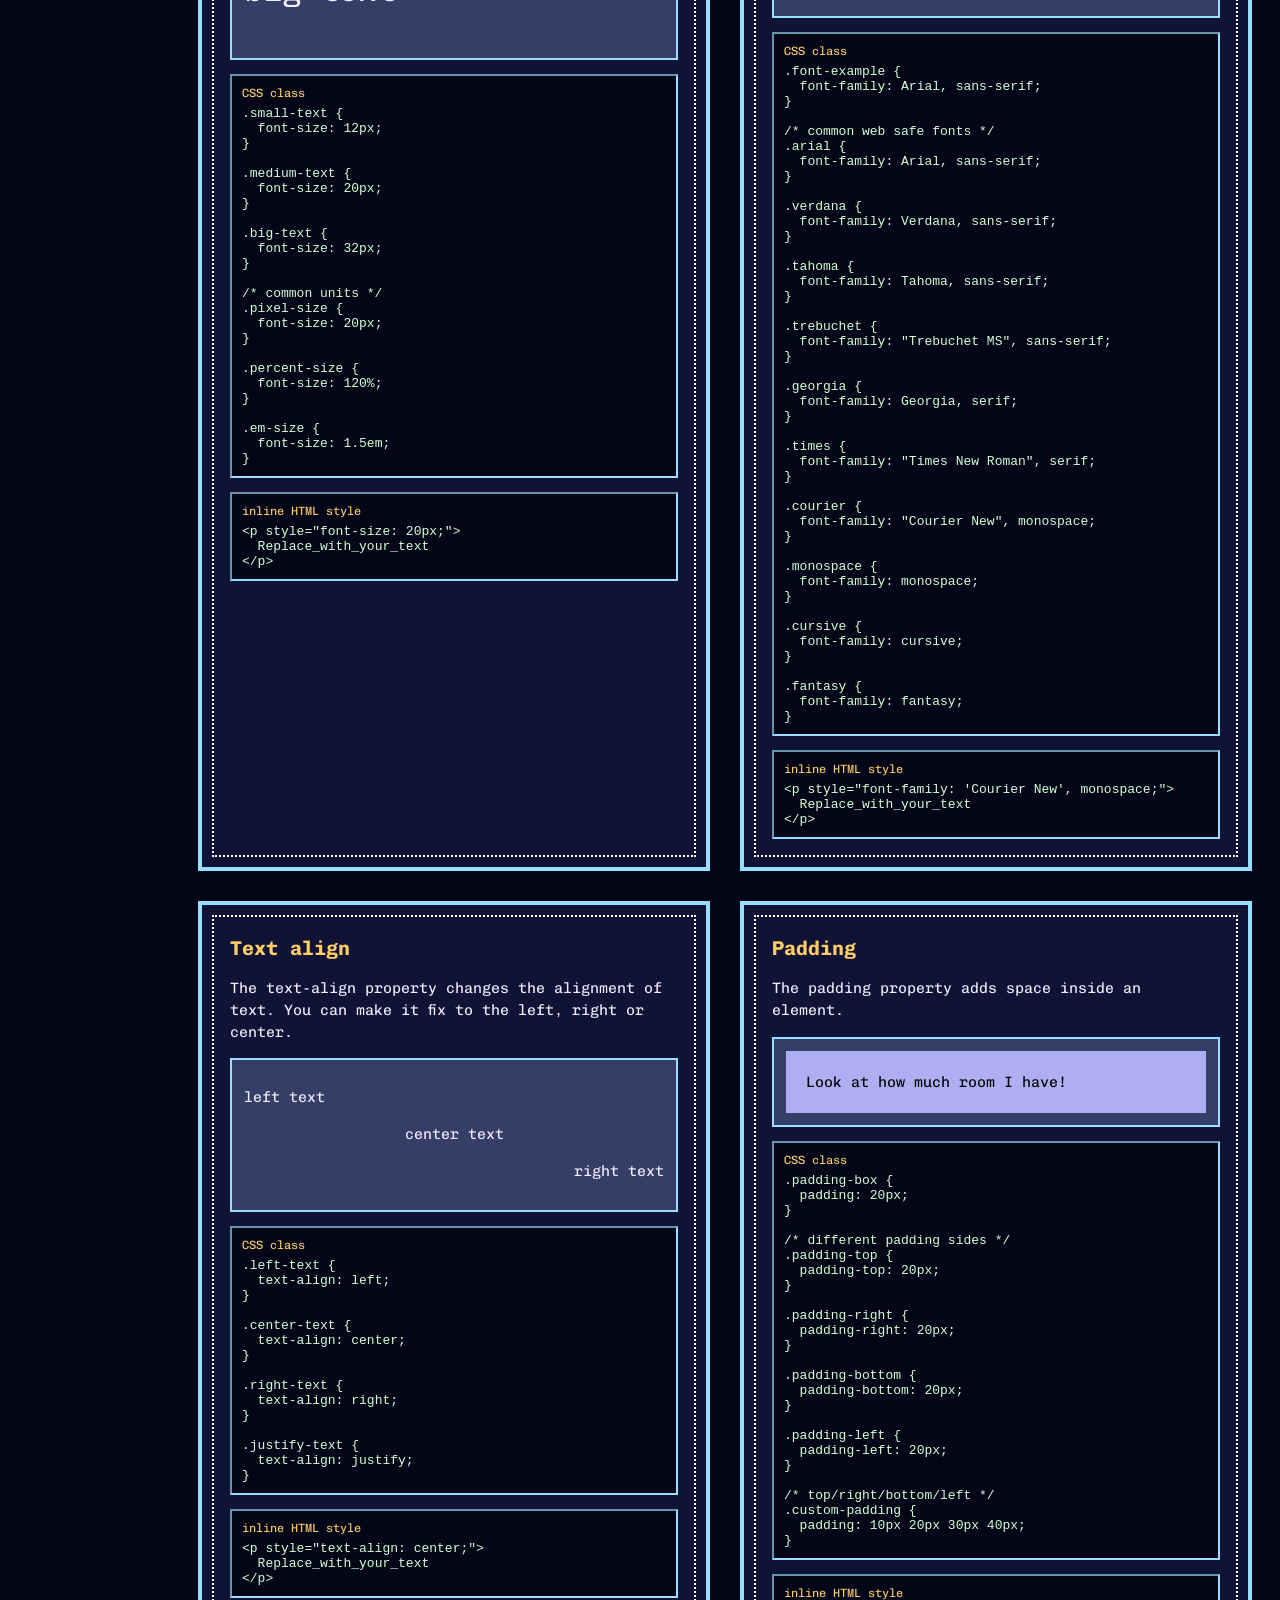
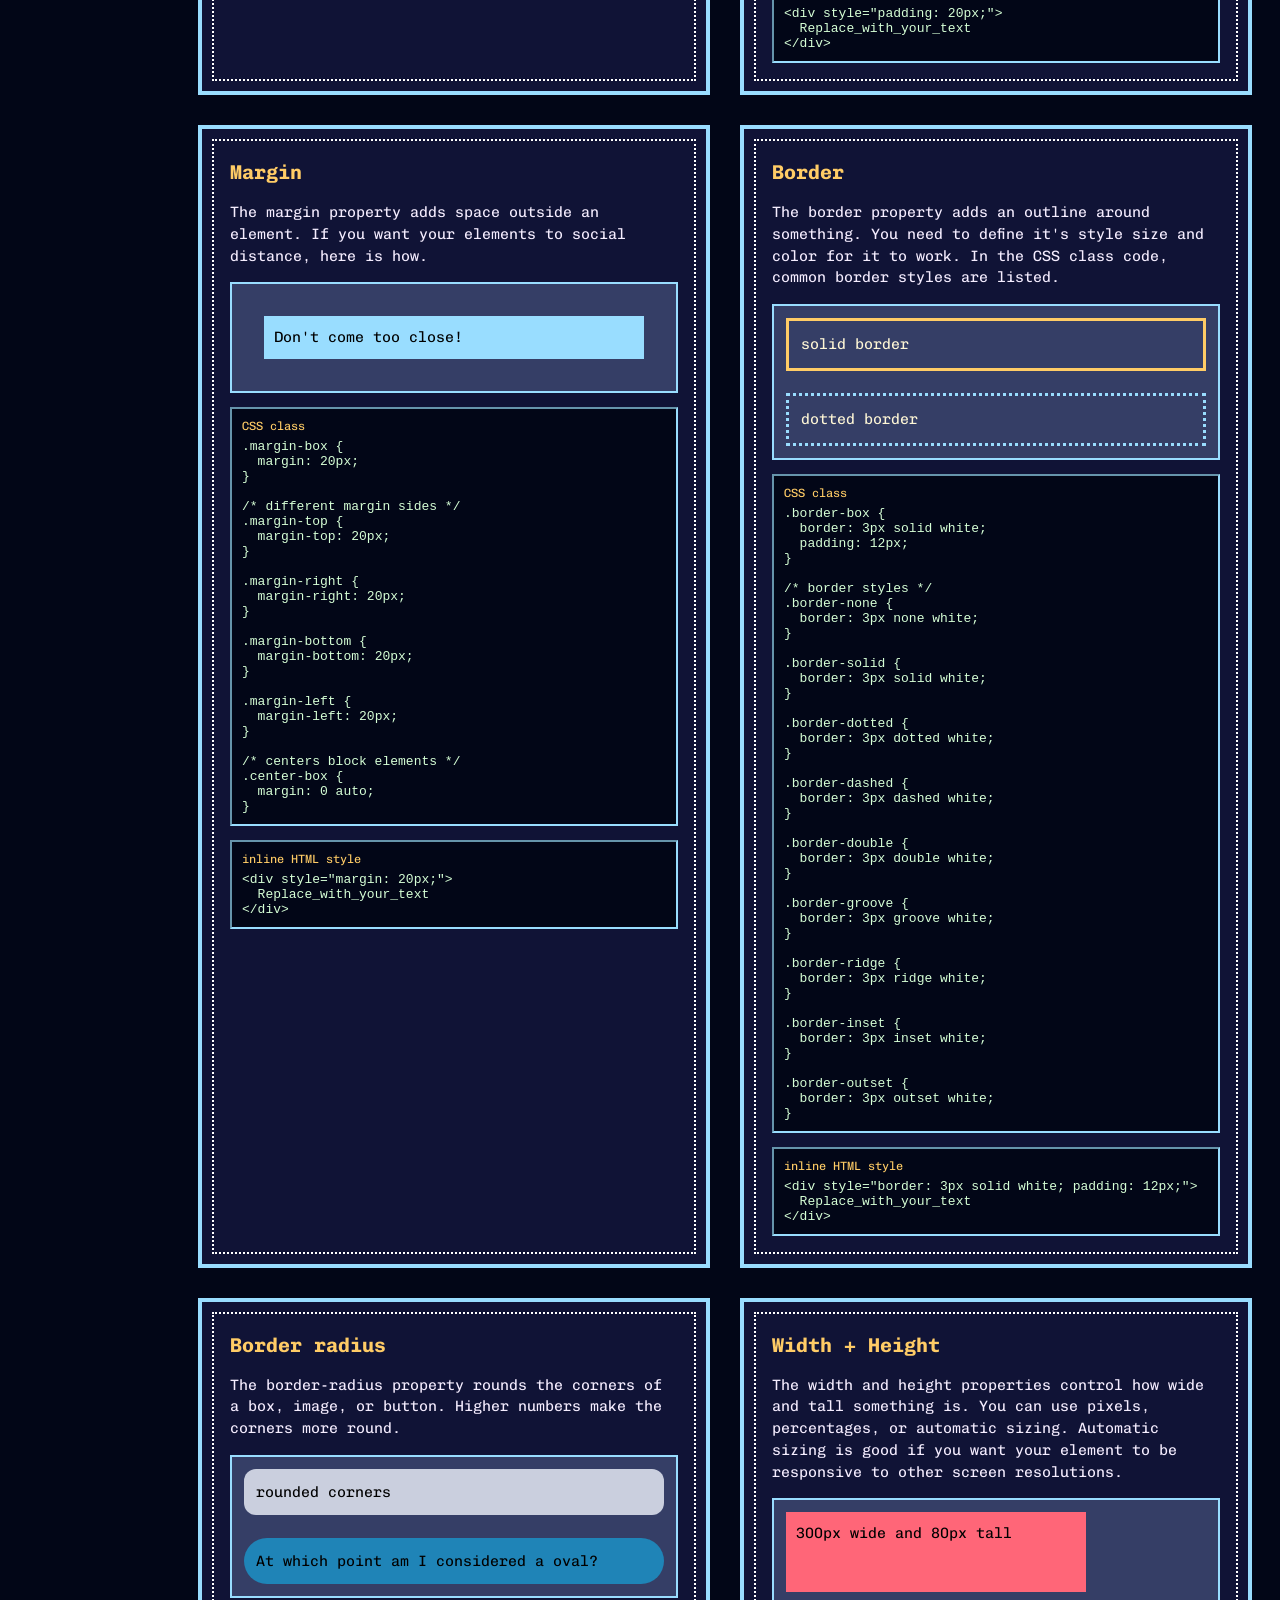
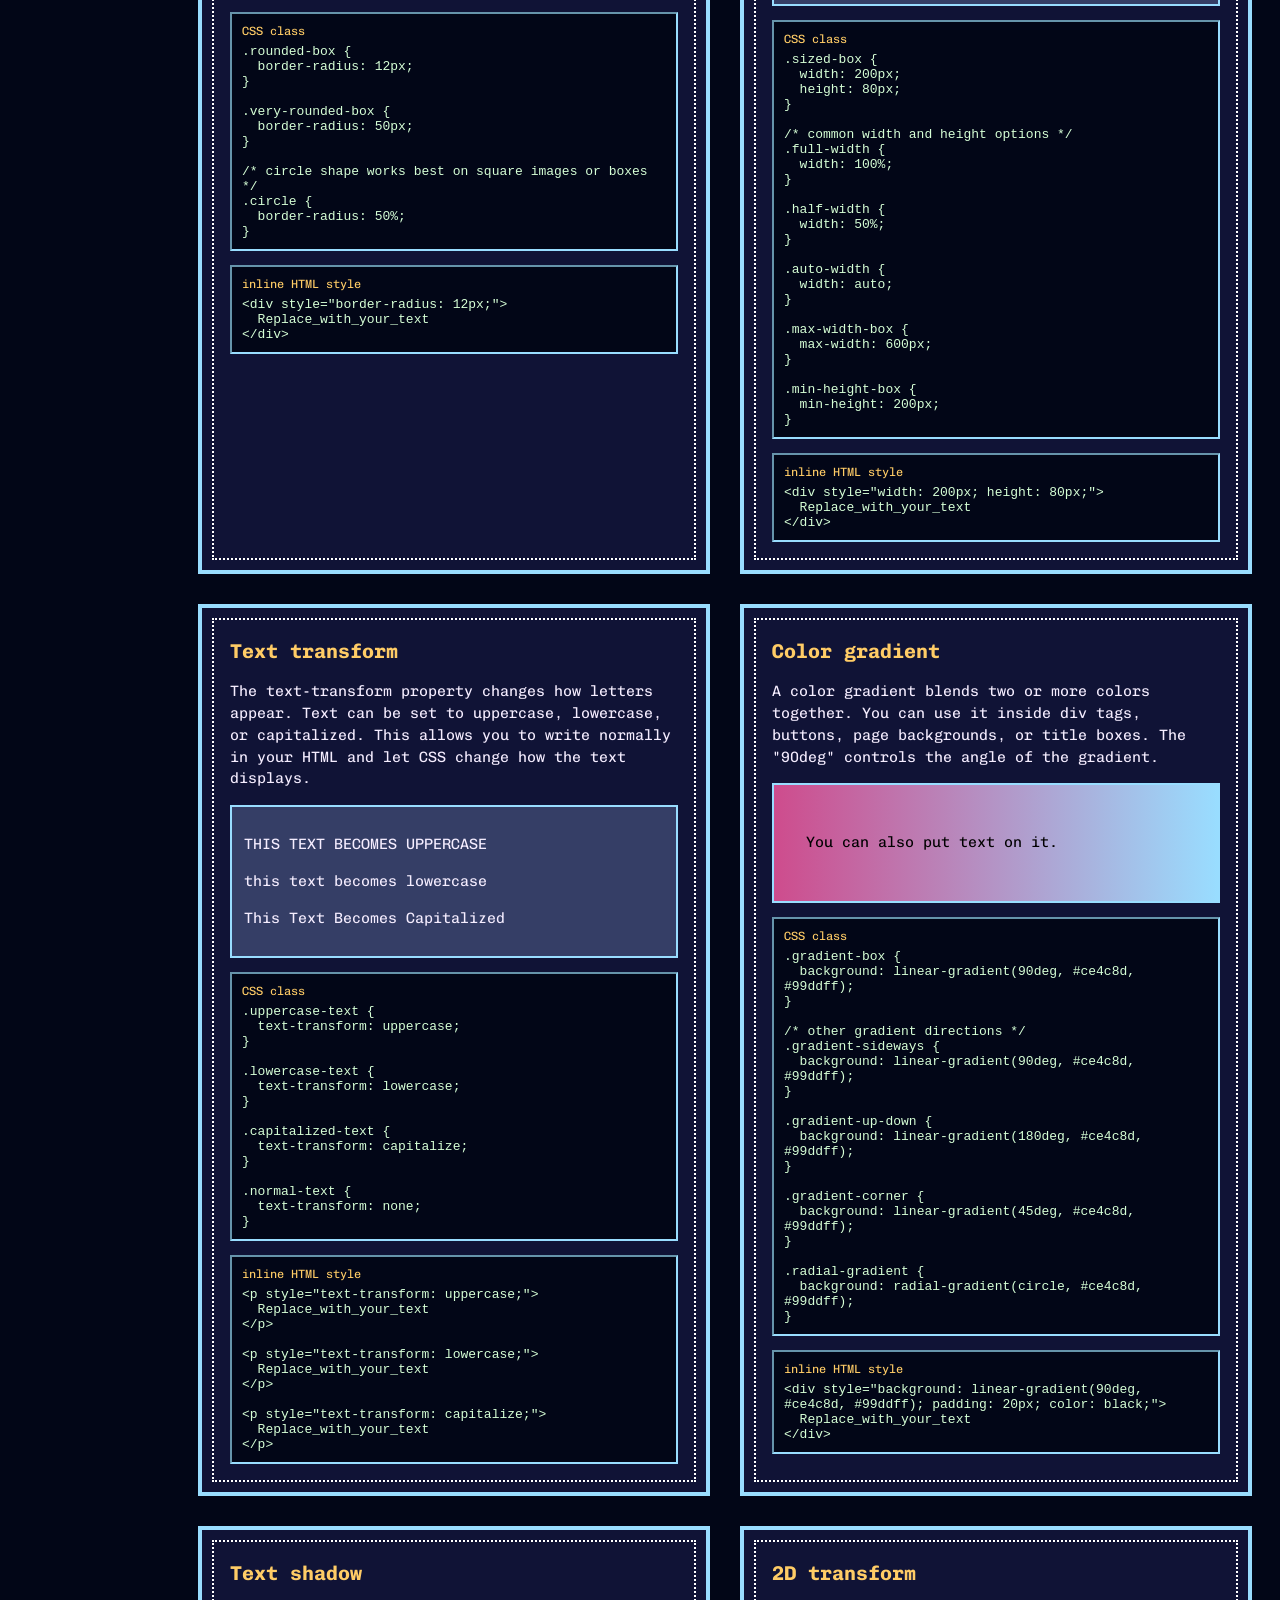
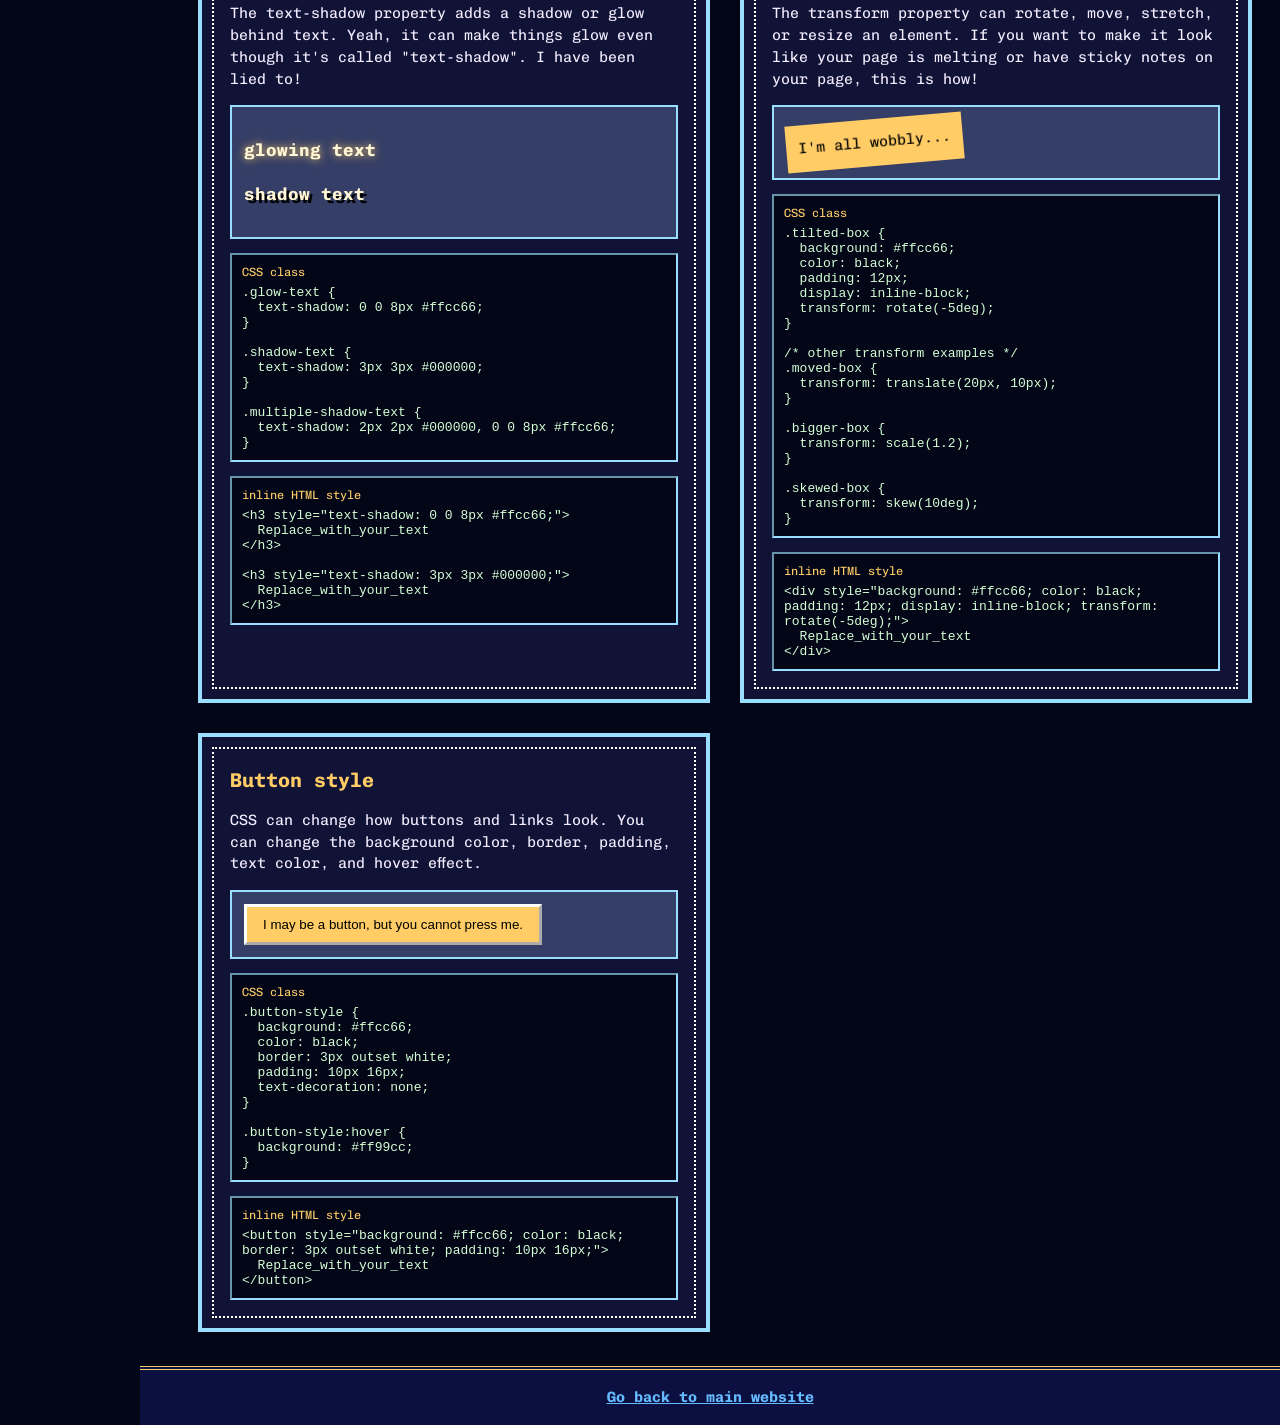
==== commit d96acf7c: "commit" ====
--- a/css.html
+++ b/css.html
@@ -3,7 +3,20 @@
 <head>
   <meta charset="UTF-8">
   <meta name="viewport" content="width=device-width, initial-scale=1.0">
-  <title>CSS - Rays Coding Vault</title>
+
+  <title>Ray's Coding Vault</title>
+<meta name="keywords" content="HTML, CSS, JavaScript, coding resources, beginner coding, website templates, Toyhouse coding, Neocities coding, art fight, af, th, nc, coding tips, web design, front-end development, coding tutorials, coding examples, code snippets, web resources">
+  <meta property="og:title" content="Ray's Coding Vault">
+  <meta property="og:description" content="A simple coding resource website for HTML, CSS, JS, templates, and web resources.">
+  <meta property="og:image" content="assets/Screenshot 2026-05-08 at 1.49.26 AM.png">
+  <meta property="og:url" content="https://hanabihenki.github.io/resources/index.html">
+  <meta property="og:type" content="website">
+
+  <meta name="twitter:card" content="summary_large_image">
+  <meta name="twitter:title" content="Ray's Coding Vault">
+  <meta name="twitter:description" content="A coding resource website for HTML, CSS, JS, templates, and web resources.">
+  <meta name="twitter:image" content="assets/Screenshot 2026-05-08 at 1.49.26 AM.png">
+
   <link rel="stylesheet" href="style.css">
 </head>
 <body>
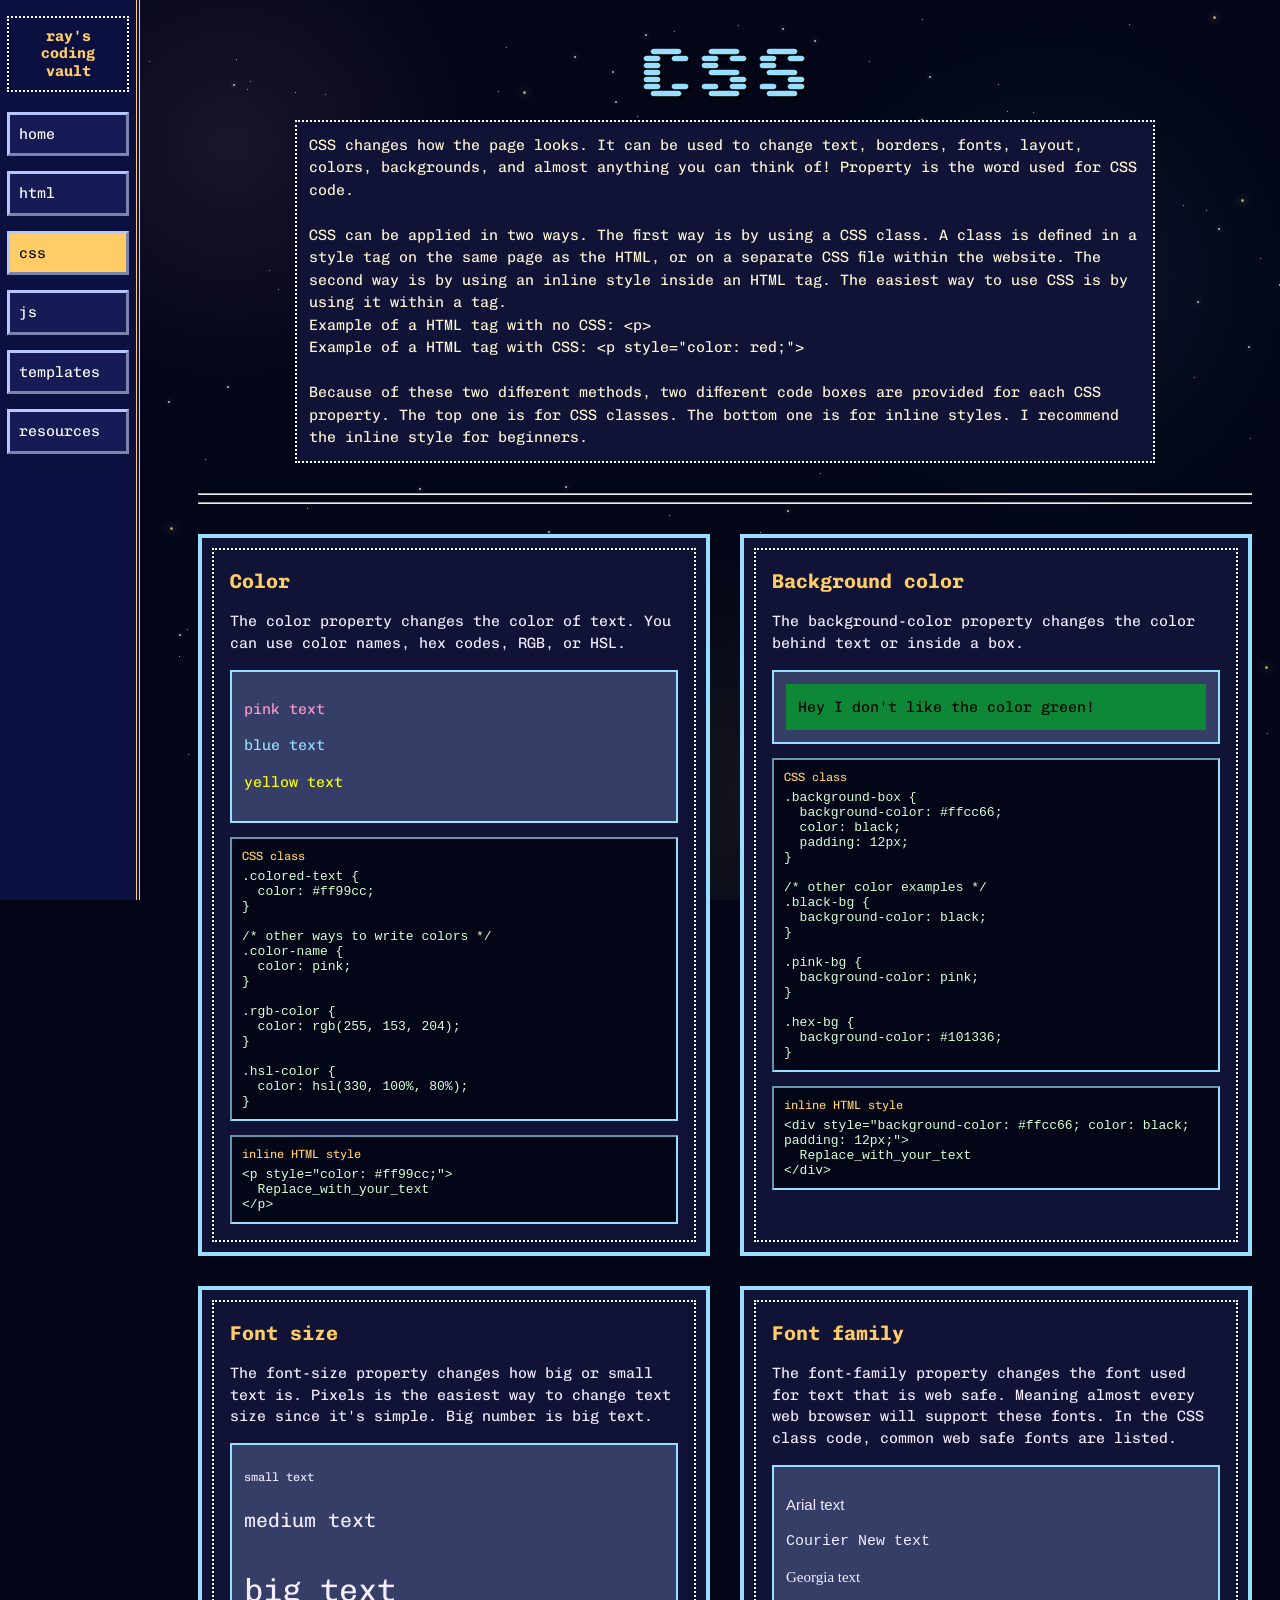
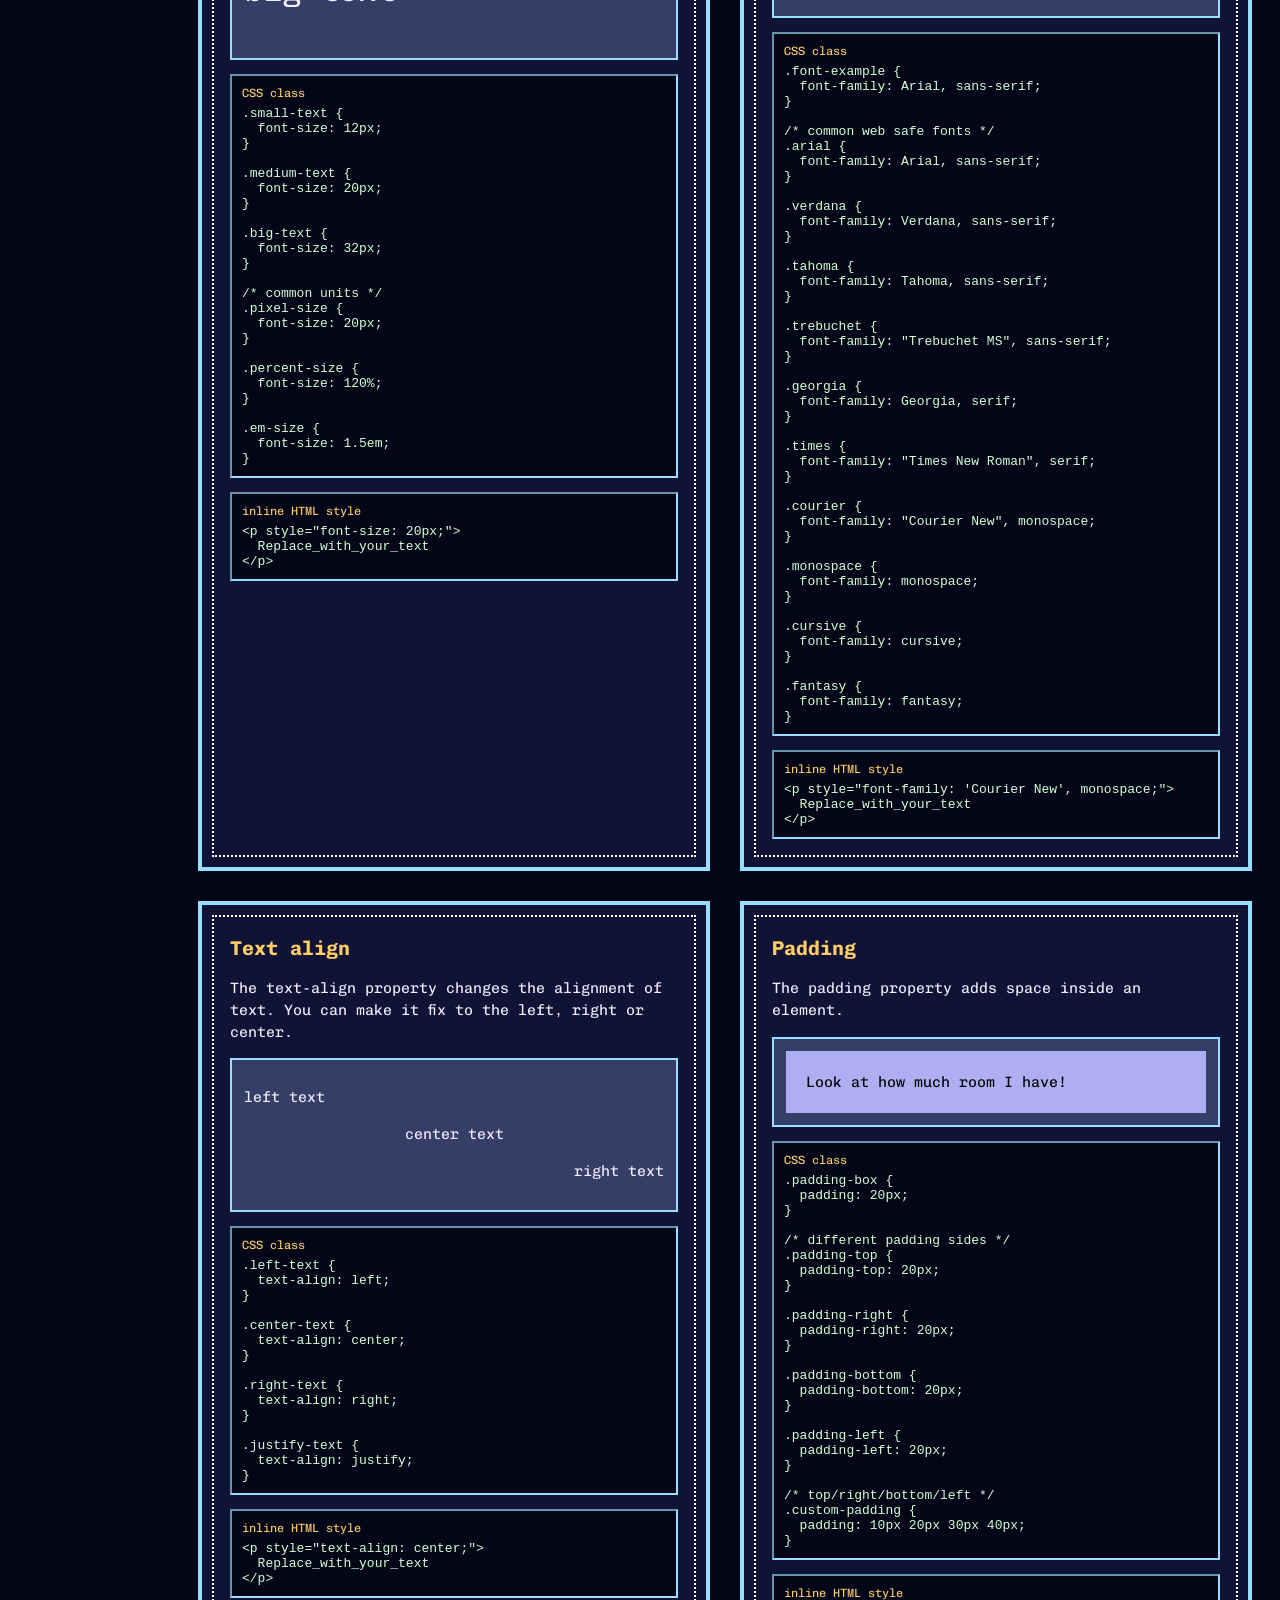
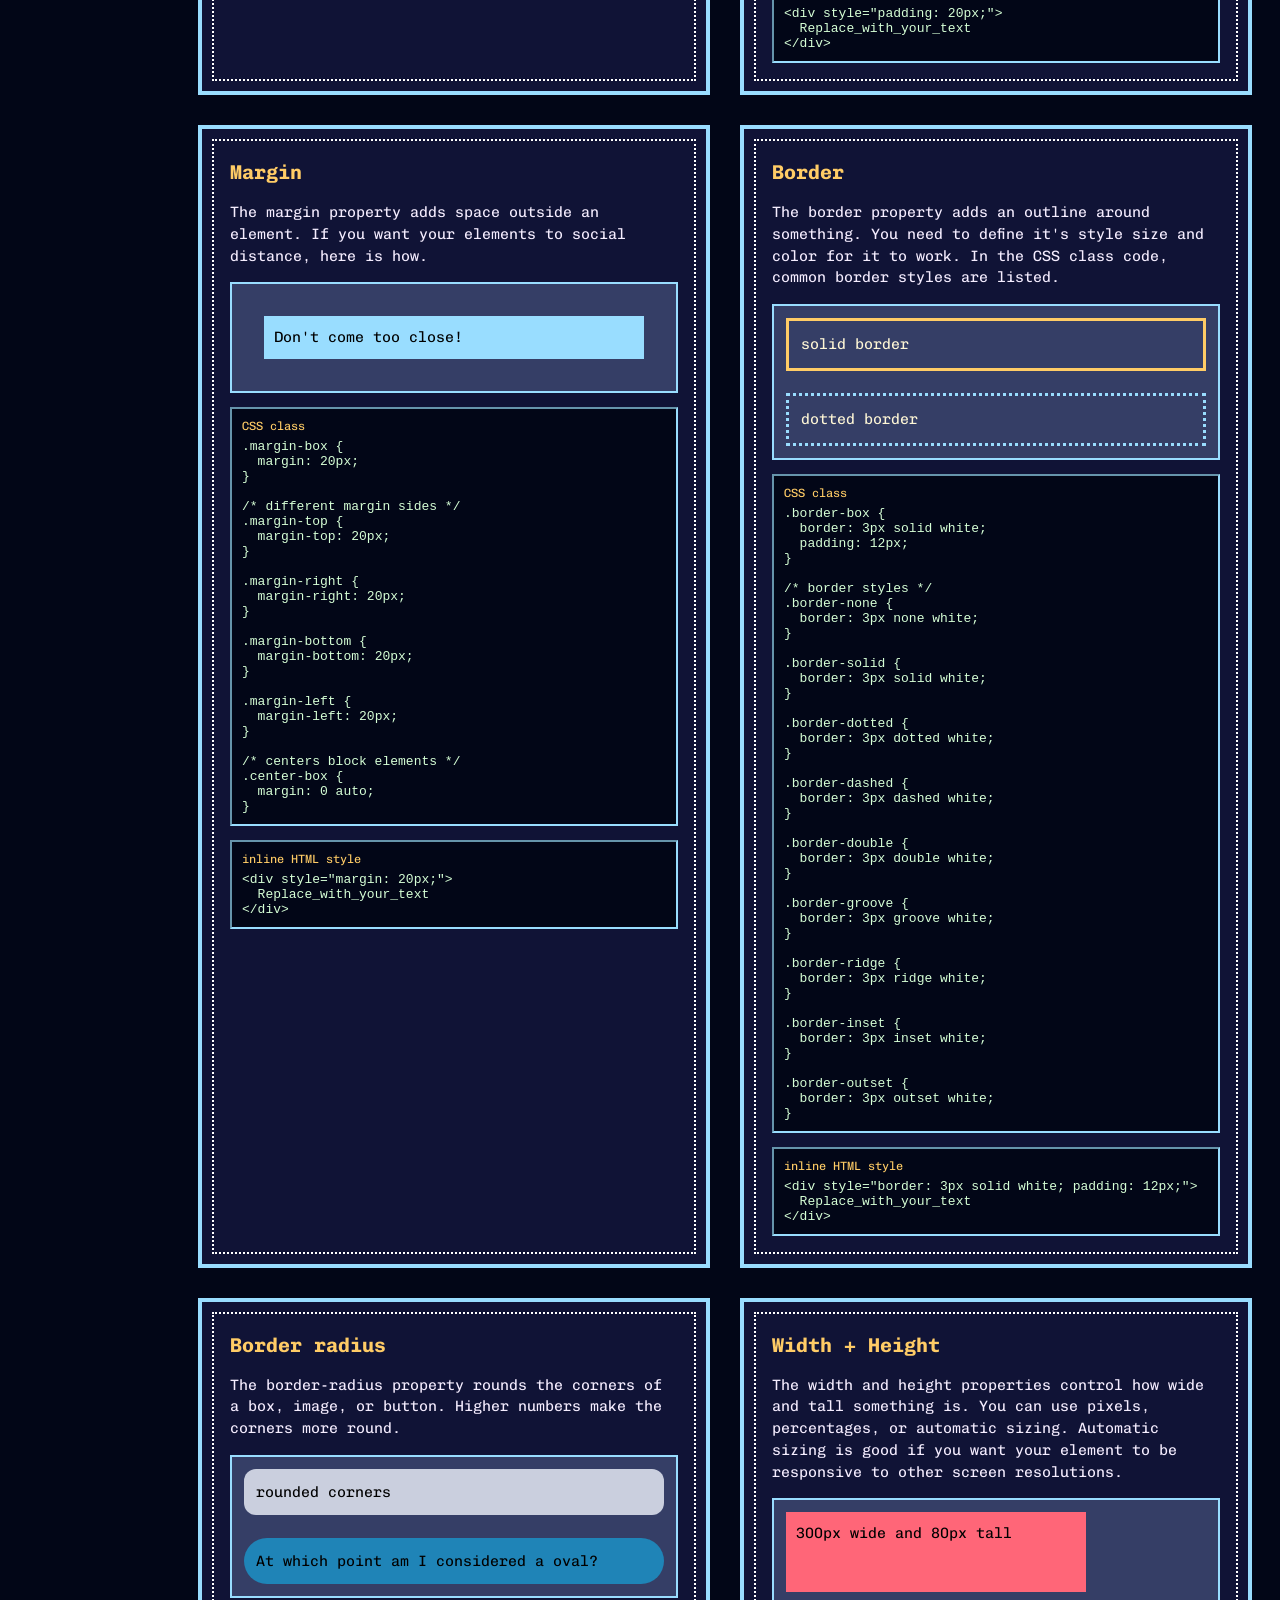
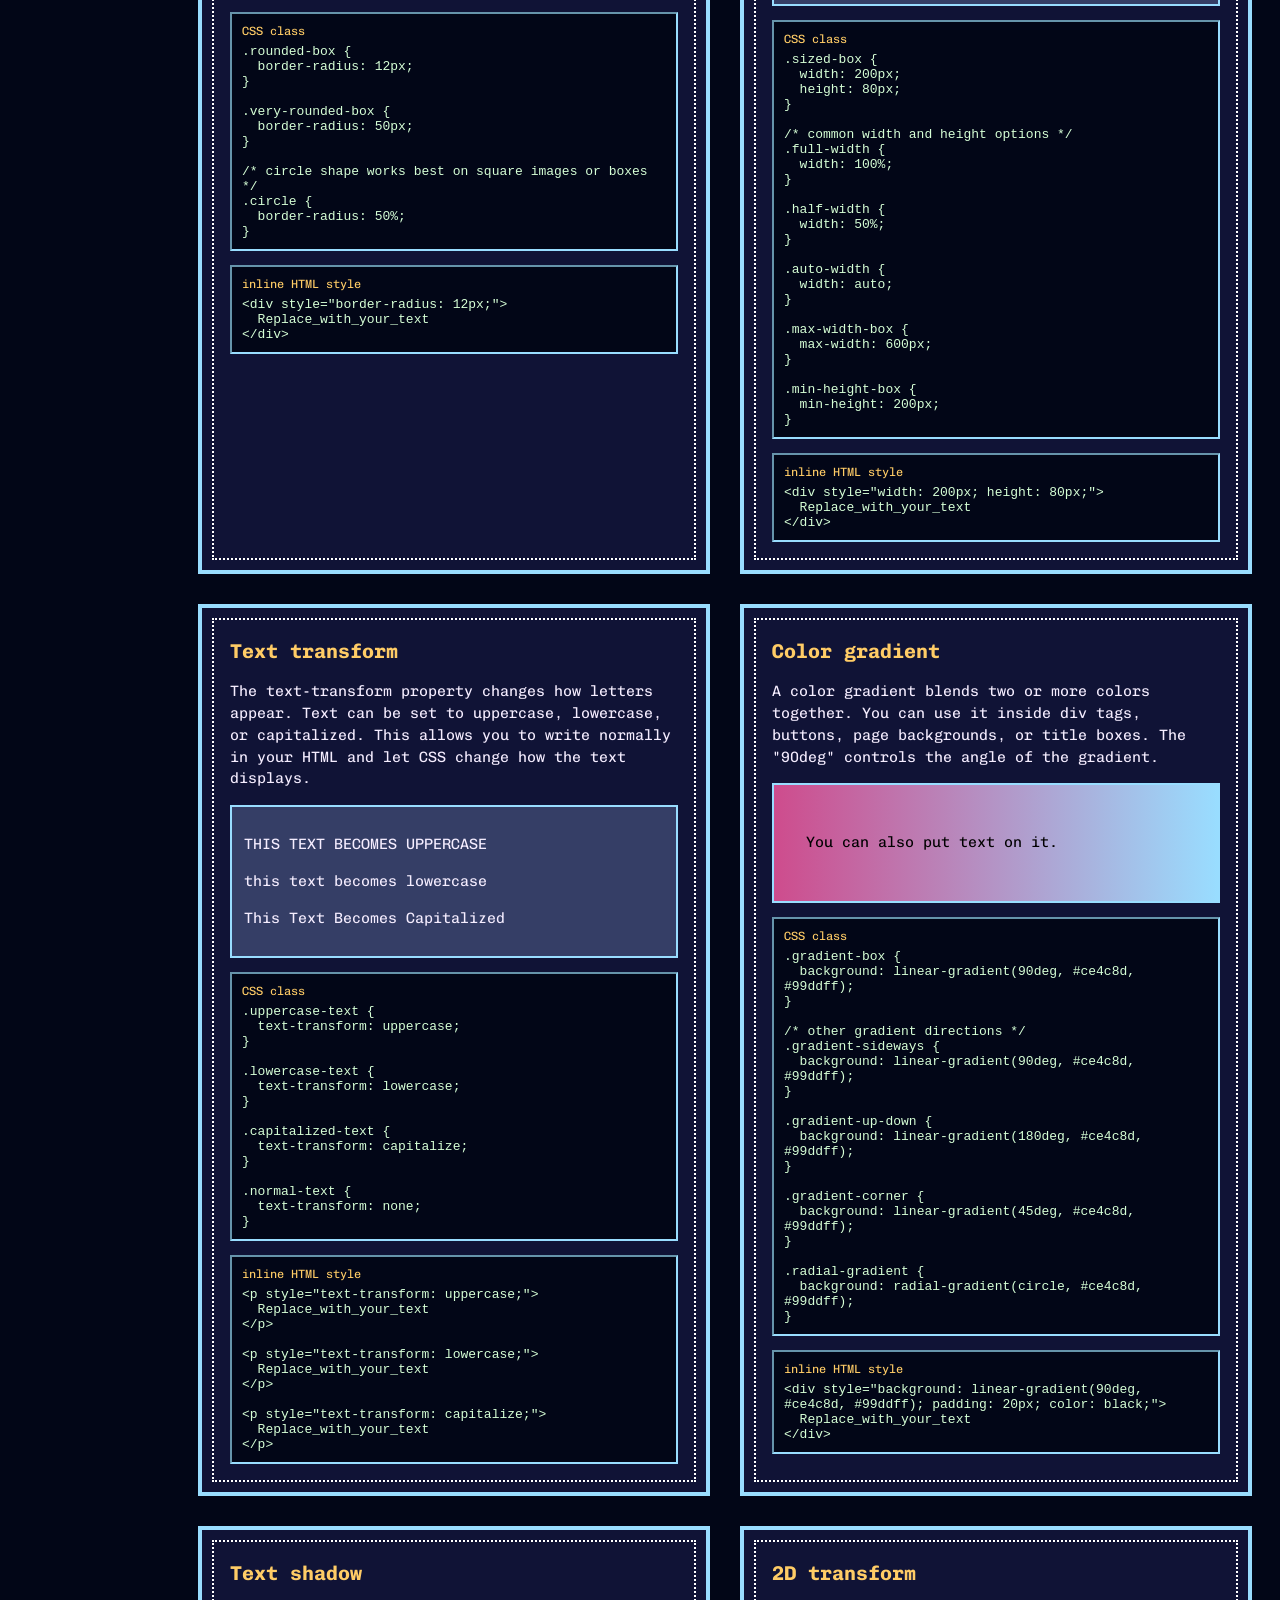
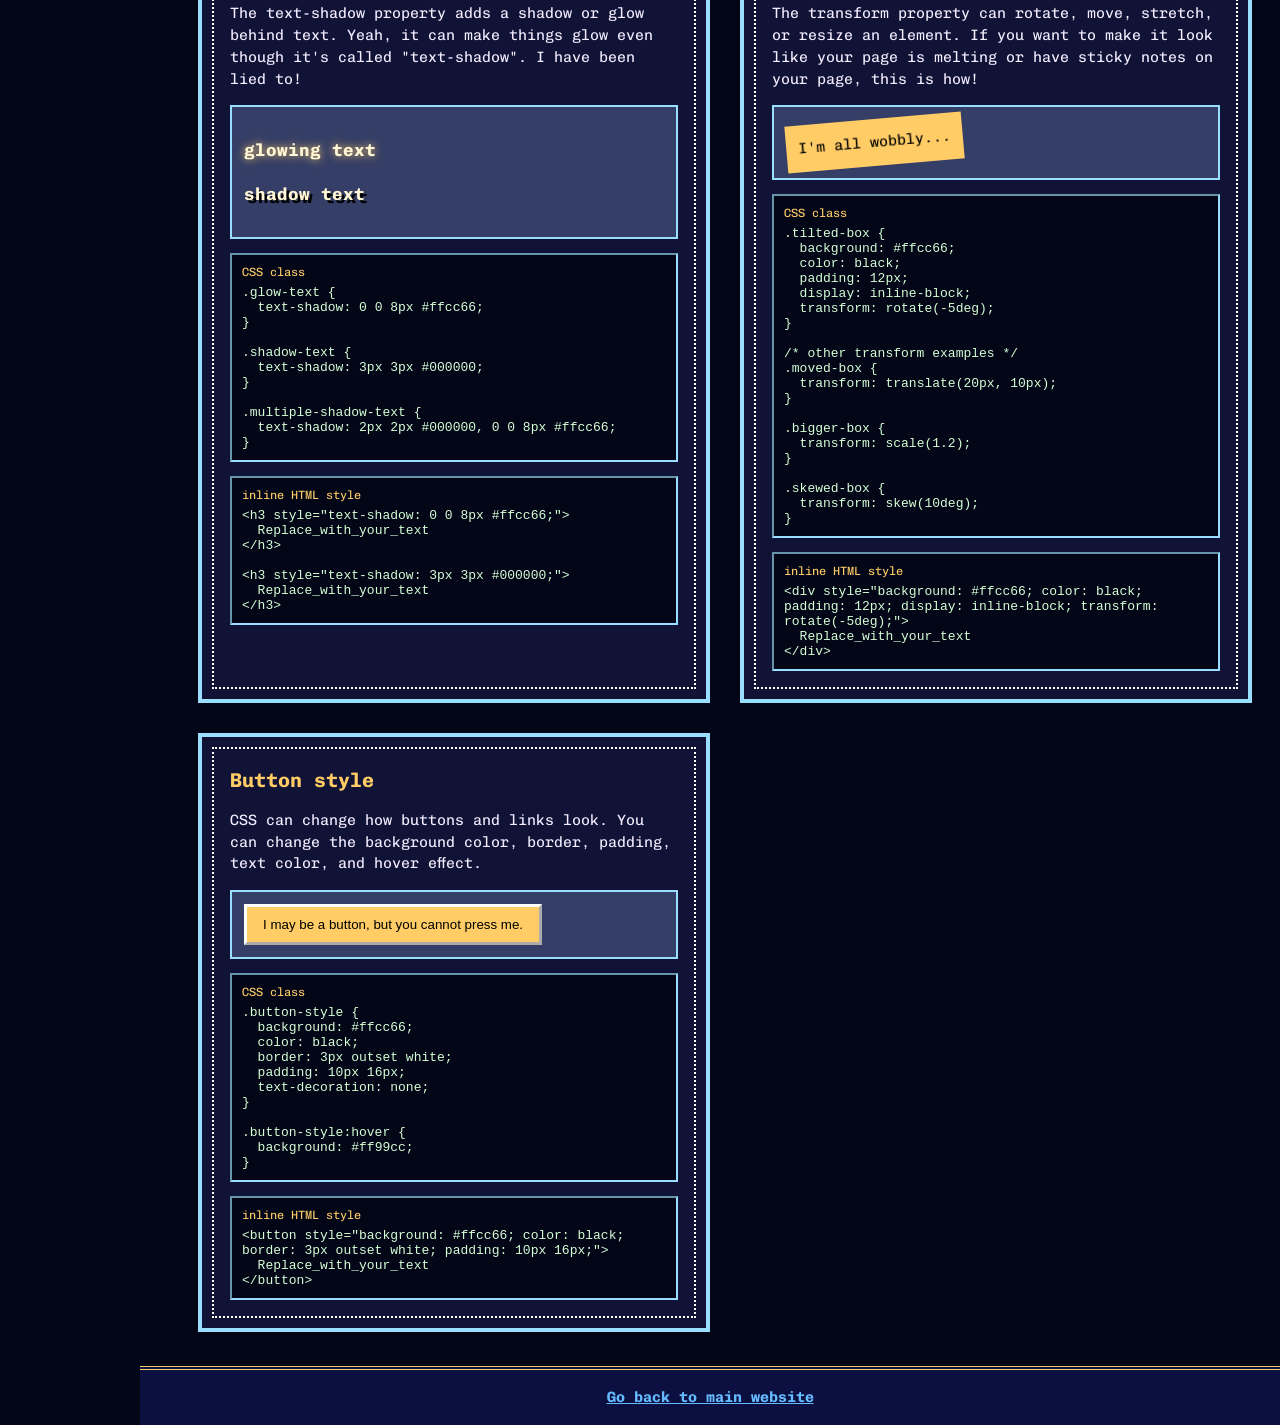
==== commit 090b3548: "commit" ====
--- a/css.html
+++ b/css.html
@@ -8,14 +8,14 @@
 <meta name="keywords" content="HTML, CSS, JavaScript, coding resources, beginner coding, website templates, Toyhouse coding, Neocities coding, art fight, af, th, nc, coding tips, web design, front-end development, coding tutorials, coding examples, code snippets, web resources">
   <meta property="og:title" content="Ray's Coding Vault">
   <meta property="og:description" content="A simple coding resource website for HTML, CSS, JS, templates, and web resources.">
-  <meta property="og:image" content="assets/Screenshot 2026-05-08 at 1.49.26 AM.png">
+  <meta property="og:image" content="https://hanabihenki.github.io/resources/assets/Screenshot 2026-05-08 at 1.49.26 AM.png">
   <meta property="og:url" content="https://hanabihenki.github.io/resources/index.html">
   <meta property="og:type" content="website">
 
   <meta name="twitter:card" content="summary_large_image">
   <meta name="twitter:title" content="Ray's Coding Vault">
   <meta name="twitter:description" content="A coding resource website for HTML, CSS, JS, templates, and web resources.">
-  <meta name="twitter:image" content="assets/Screenshot 2026-05-08 at 1.49.26 AM.png">
+  <meta name="twitter:image" content="https://hanabihenki.github.io/resources/assets/Screenshot 2026-05-08 at 1.49.26 AM.png">
 
   <link rel="stylesheet" href="style.css">
 </head>
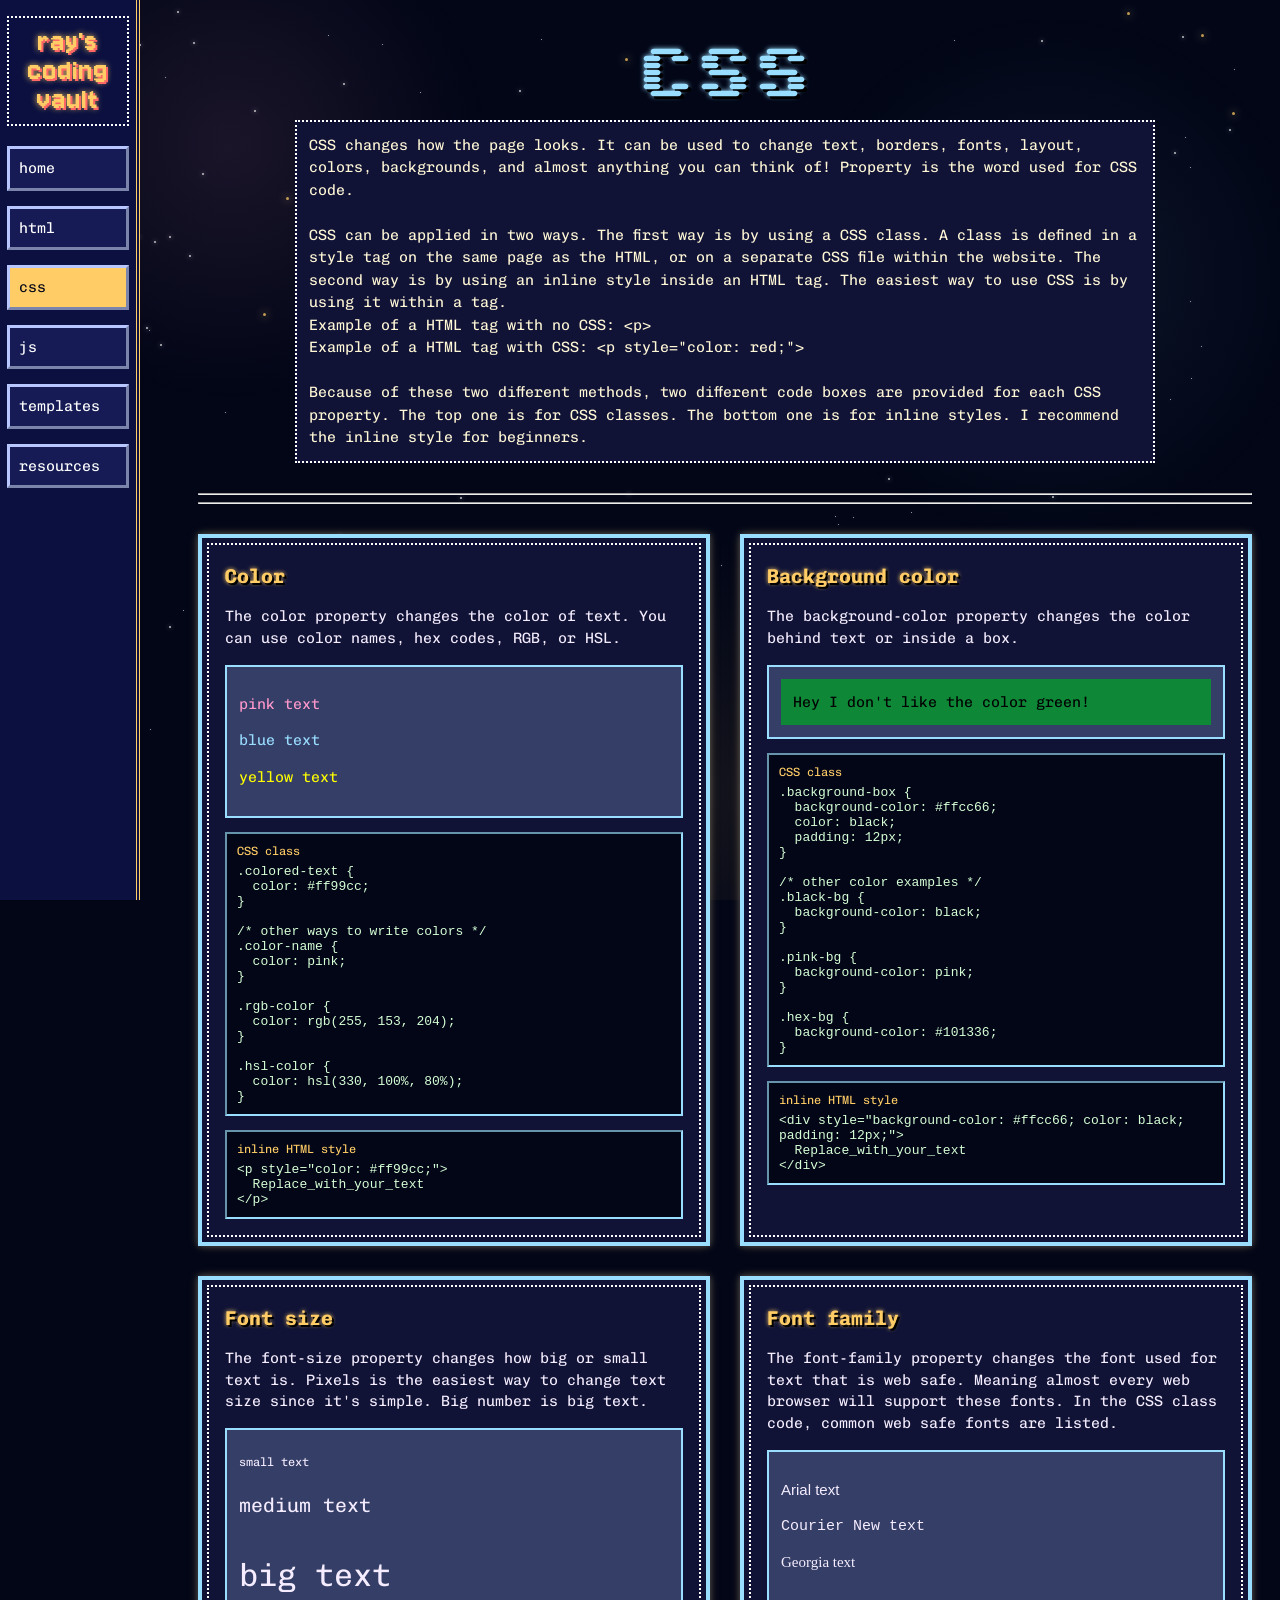
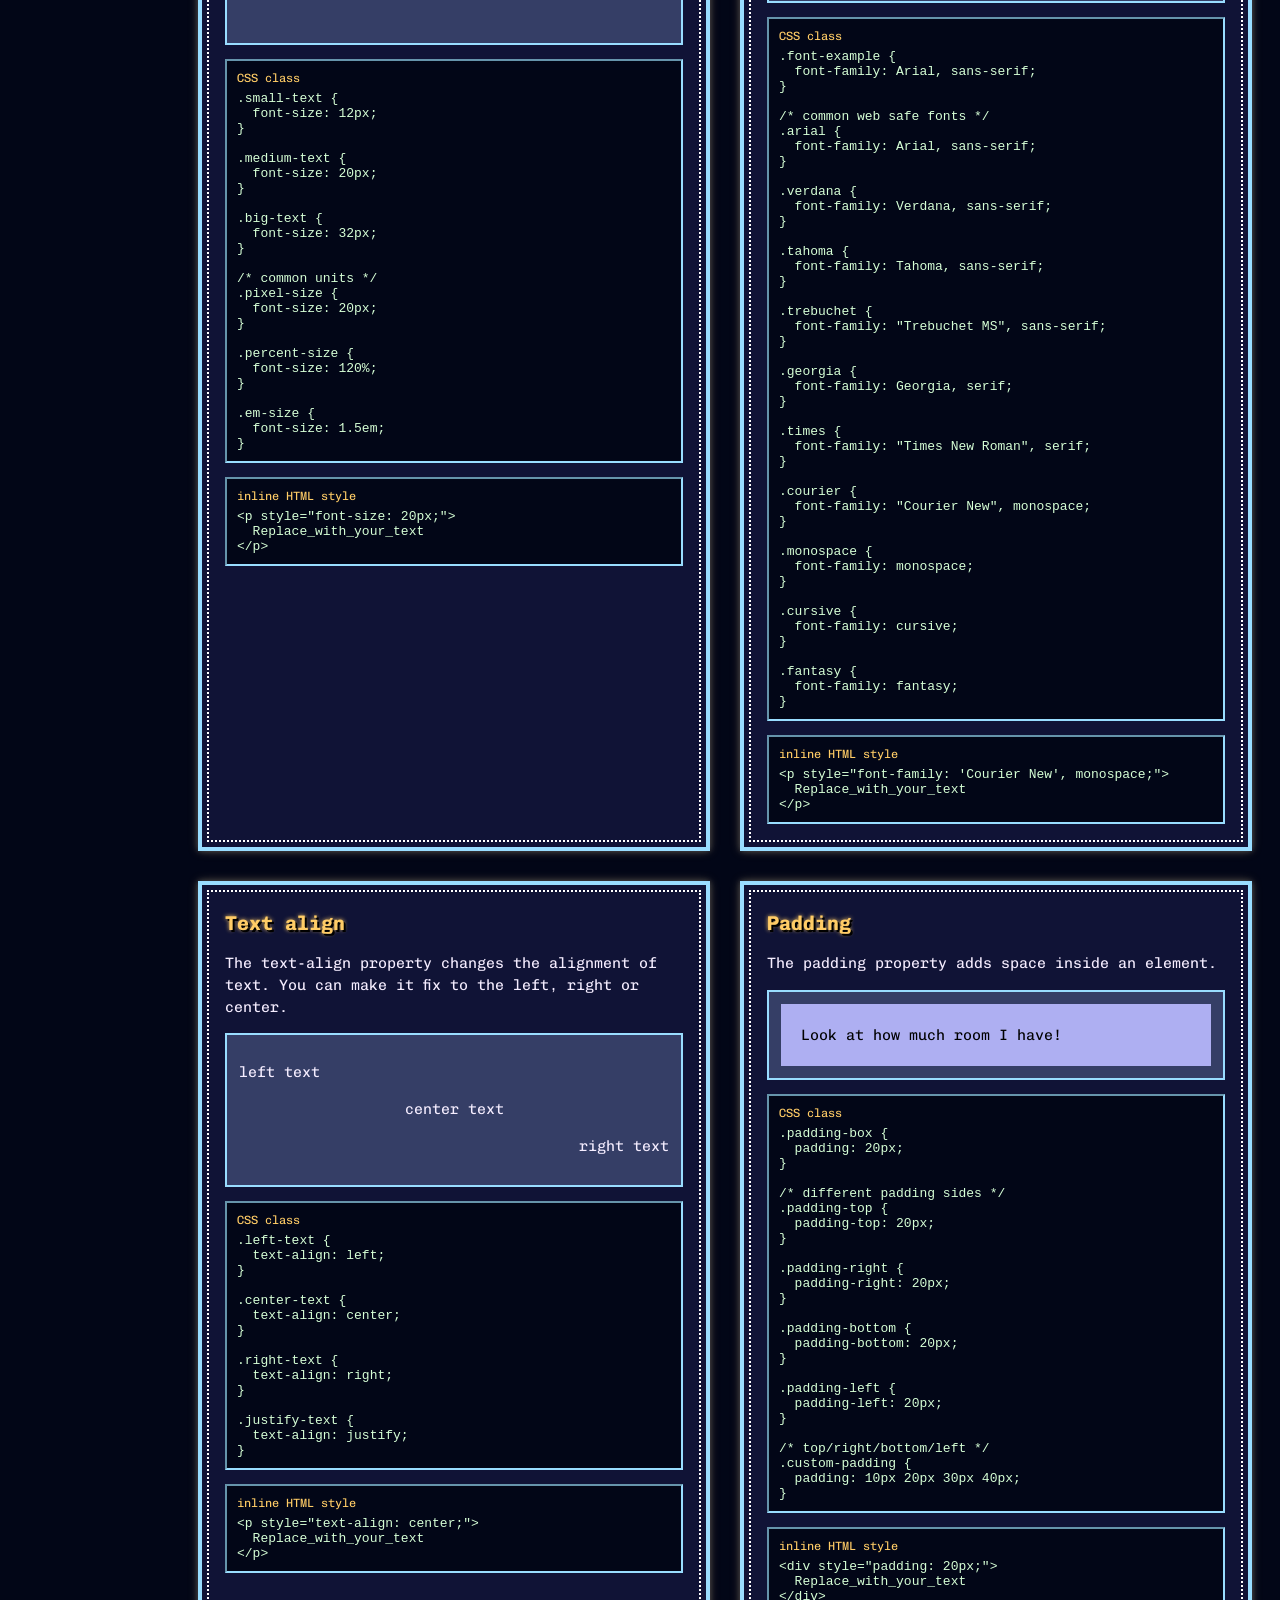
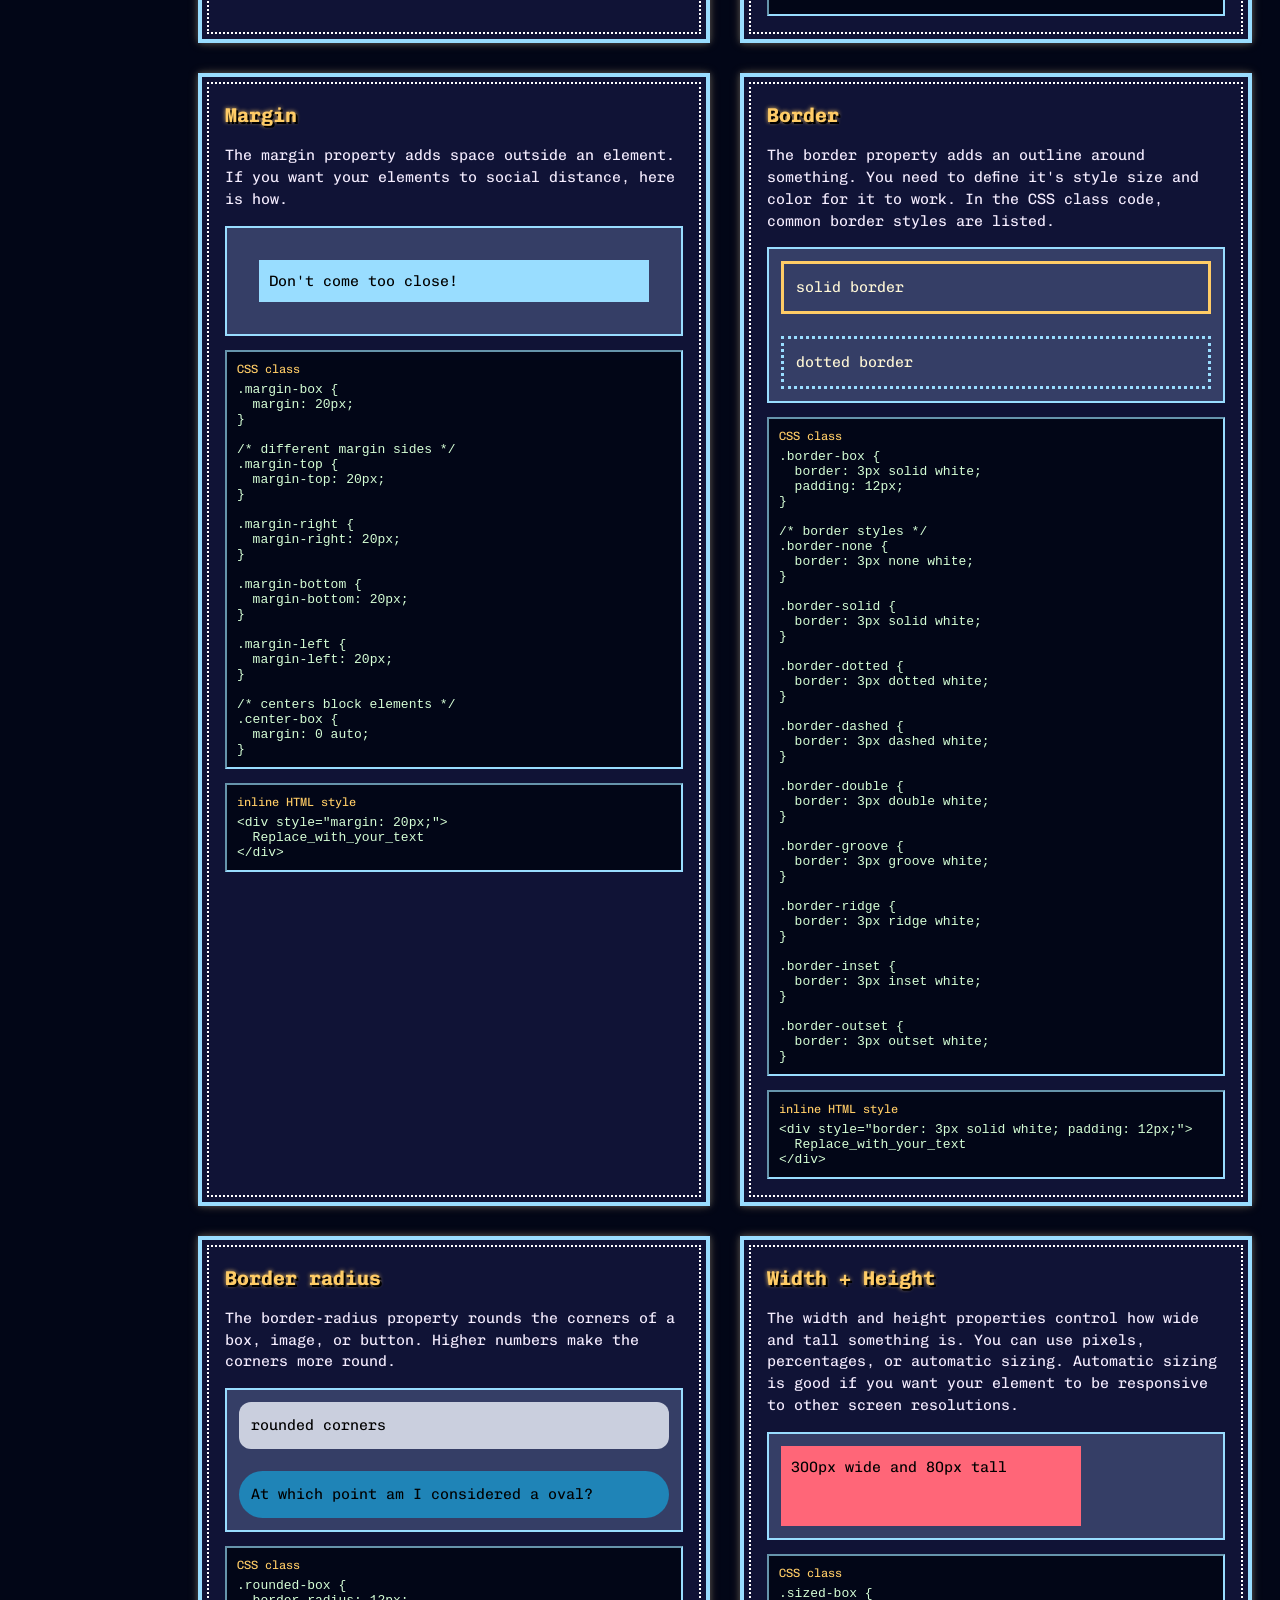
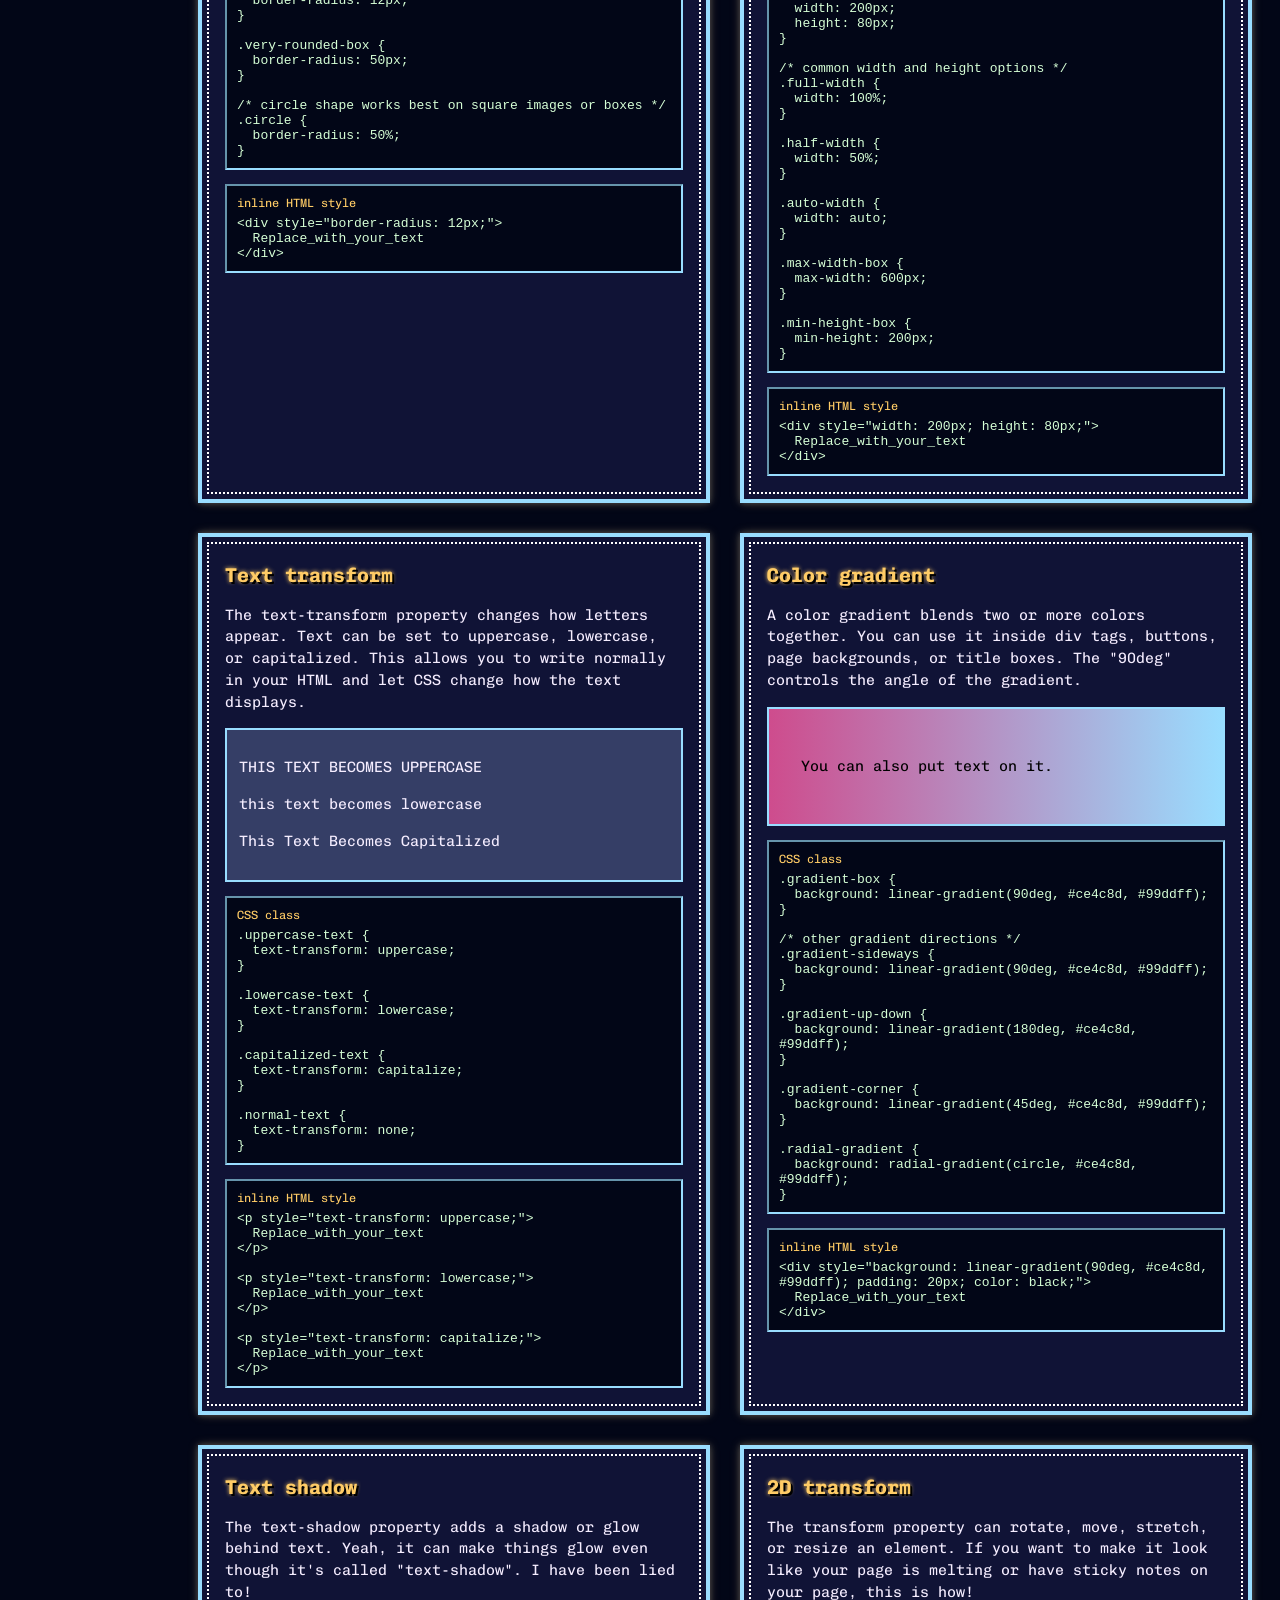
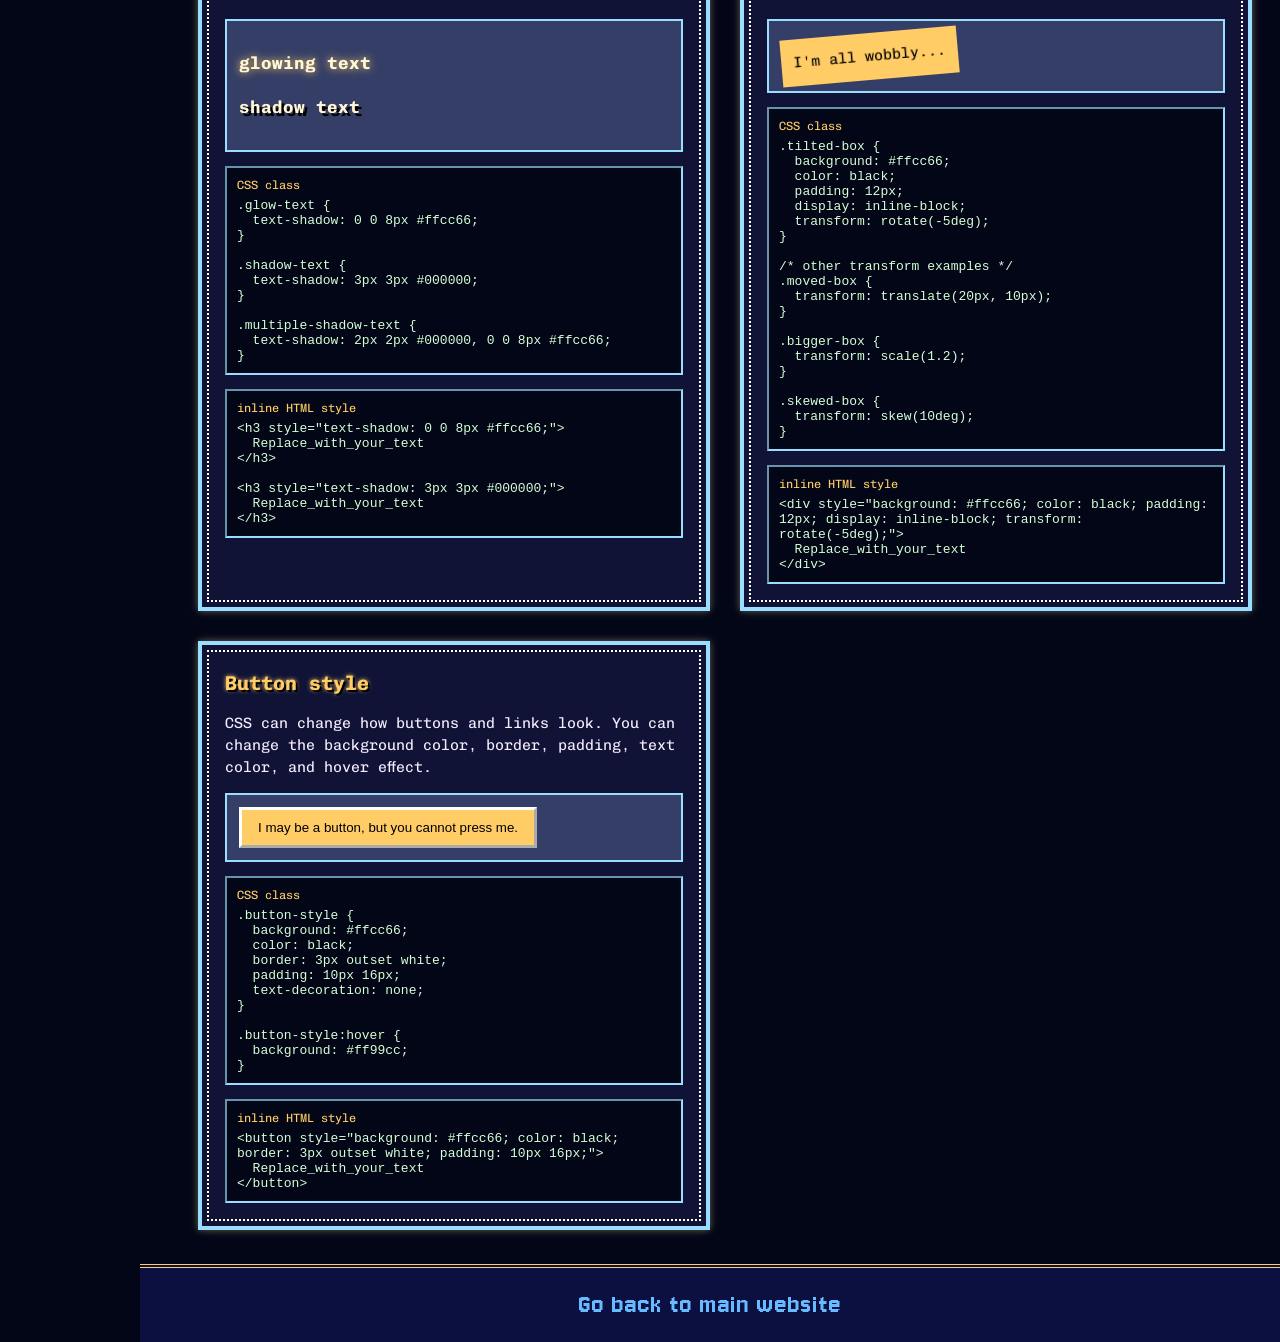
==== commit 76916e36: "commit" ====
--- a/css.html
+++ b/css.html
@@ -3,6 +3,9 @@
 <head>
   <meta charset="UTF-8">
   <meta name="viewport" content="width=device-width, initial-scale=1.0">
+
+<link rel="icon" href="assets/raylogo-32.png" type="image/png">
+<link rel="apple-touch-icon" href="assets/raylogo-180.png">
 
   <title>Ray's Coding Vault</title>
 <meta name="keywords" content="HTML, CSS, JavaScript, coding resources, beginner coding, website templates, Toyhouse coding, Neocities coding, art fight, af, th, nc, coding tips, web design, front-end development, coding tutorials, coding examples, code snippets, web resources">
@@ -15,7 +18,7 @@
   <meta name="twitter:card" content="summary_large_image">
   <meta name="twitter:title" content="Ray's Coding Vault">
   <meta name="twitter:description" content="A coding resource website for HTML, CSS, JS, templates, and web resources.">
-  <meta name="twitter:image" content="https://hanabihenki.github.io/resources/assets/Screenshot 2026-05-08 at 1.49.26 AM.png">
+  <meta name="twitter:image" content="assets/Screenshot 2026-05-08 at 1.49.26 AM.png">
 
   <link rel="stylesheet" href="style.css">
 </head>
--- a/style.css
+++ b/style.css
@@ -1,4 +1,4 @@
-@import url('https://fonts.googleapis.com/css2?family=Chivo+Mono:wght@400;500;700&family=Sixtyfour&display=swap');
+@import url('https://fonts.googleapis.com/css2?family=Chivo+Mono:wght@400;500;700&family=Jersey+10&family=Sixtyfour&display=swap');
 
 * {
   box-sizing: border-box;
@@ -85,12 +85,16 @@
 
 .nav-title {
   color: #ffcc66;
-  font-weight: bold;
+  font-family: "Jersey 10", "Chivo Mono", "Courier New", monospace;
+  font-size: 32px;
+  font-weight: normal;
   text-align: center;
+  text-shadow: #ff6666 2px 2px, #ffcc66 0 0 6px;
   margin: 8px 0 20px;
   border: 2px dotted #ffffff;
   padding: 10px;
-  line-height: 1.15;
+  line-height: 0.9;
+  letter-spacing: 1px;
 }
 
 .side-nav a {
@@ -131,7 +135,10 @@
   background: #101336;
   border: 4px solid #ff99cc;
   padding: 20px;
-  box-shadow: 8px 8px 0 #000000;
+  box-shadow:
+    8px 8px 0 #000000,
+    0 0 8px rgba(255, 153, 204, 0.45);
+  animation: border-glow 5s linear infinite;
 }
 
 .welcome-box h1 {
@@ -139,8 +146,11 @@
   font-size: 44px;
   margin: 10px 0;
   color: #ffcc66;
+  
   line-height: 1.15;
   letter-spacing: 1px;
+  text-shadow: #ff6666 2px 2px, #ffcc66 0 0 6px;
+
 }
 
 .subtitle {
@@ -220,7 +230,9 @@
   margin: 12px auto;
   letter-spacing: 2px;
   text-transform: uppercase;
-  text-shadow: 3px 3px #000000;
+  text-shadow:
+    3px 3px #000000,
+    0 0 5px currentColor;
   line-height: 1.1;
 }
 
@@ -262,7 +274,39 @@
 .code-card {
   background: #101336;
   border: 4px solid #ffffff;
-  padding: 10px;
+  padding: 5px;
+  box-shadow:
+    0 0 6px rgba(255, 255, 255, 0.22),
+    0 0 10px rgba(255, 204, 102, 0.22);
+  animation: border-glow 5s linear infinite;
+}
+
+@keyframes border-glow {
+  0% {
+    box-shadow:
+      0 0 5px rgba(255, 153, 204, 0.45),
+      0 0 10px rgba(255, 153, 204, 0.22);
+  }
+  25% {
+    box-shadow:
+      0 0 5px rgba(255, 204, 102, 0.45),
+      0 0 10px rgba(255, 204, 102, 0.22);
+  }
+  50% {
+    box-shadow:
+      0 0 5px rgba(153, 221, 255, 0.45),
+      0 0 10px rgba(153, 221, 255, 0.22);
+  }
+  75% {
+    box-shadow:
+      0 0 5px rgba(214, 160, 255, 0.45),
+      0 0 10px rgba(214, 160, 255, 0.22);
+  }
+  100% {
+    box-shadow:
+      0 0 5px rgba(255, 153, 204, 0.45),
+      0 0 10px rgba(255, 153, 204, 0.22);
+  }
 }
 
 .code-card.html { border-color: #ff9966; }
@@ -281,6 +325,9 @@
   margin: 0 0 10px;
   font-size: 20px;
   color: #ffcc66;
+  text-shadow:
+    2px 2px #000000,
+    0 0 4px #ffcc66;
 }
 
 .code-card p {
@@ -366,11 +413,20 @@
   background: #0b1040;
   border-top: 4px double #ffcc66;
   margin-left: -30px;
+  font-family: "Jersey 10", "Chivo Mono", "Courier New", monospace;
+  font-size: 28px;
+  letter-spacing: 1px;
 }
 
 footer a {
   color: #66baff;
-  font-weight: bold;
+  font-weight: normal;
+  text-decoration: none;
+}
+
+footer a:hover {
+  color: #ffcc66;
+  text-decoration: underline;
 }
 
 @media (max-width: 700px) {
@@ -418,7 +474,9 @@
   .welcome-box {
     margin: 28px auto 22px;
     padding: 14px;
-    box-shadow: 5px 5px 0 #000000;
+    box-shadow:
+      5px 5px 0 #000000,
+      0 0 7px rgba(255, 153, 204, 0.35);
   }
 
   .welcome-box h1,
@@ -461,7 +519,9 @@
 @media (prefers-reduced-motion: reduce) {
   .star,
   .home-buttons a,
-  .home-buttons a::before {
+  .home-buttons a::before,
+  .welcome-box,
+  .code-card {
     animation: none !important;
     transition: none !important;
   }
@@ -485,7 +545,6 @@
 .inline-links:active {
   color: #ff99cc;
 }
-
 
 .code-details {
   margin-top: 14px;
@@ -508,4 +567,33 @@
 
 .code-details .code-box {
   margin-top: 10px;
+}
+
+.resource-jump-buttons {
+  max-width: 900px;
+  margin: 0 auto 24px;
+  text-align: center;
+  background: #101336;
+  border: 2px dotted #ffcc66;
+  padding: 12px;
+}
+
+.resource-jump-buttons a {
+  display: inline-block;
+  color: #020617;
+  background: #99ddff;
+  border: 3px outset #ffffff;
+  padding: 8px 10px;
+  margin: 4px;
+  text-decoration: none;
+  font-weight: bold;
+  transition: transform 0.18s ease, background-color 0.18s ease, box-shadow 0.18s ease;
+}
+
+.resource-jump-buttons a:hover,
+.resource-jump-buttons a:focus-visible {
+  background: #ff99cc;
+  color: #000000;
+  transform: translateY(-4px) rotate(-2deg);
+  box-shadow: 4px 4px 0 #000000, 0 0 12px #ffcc66;
 }
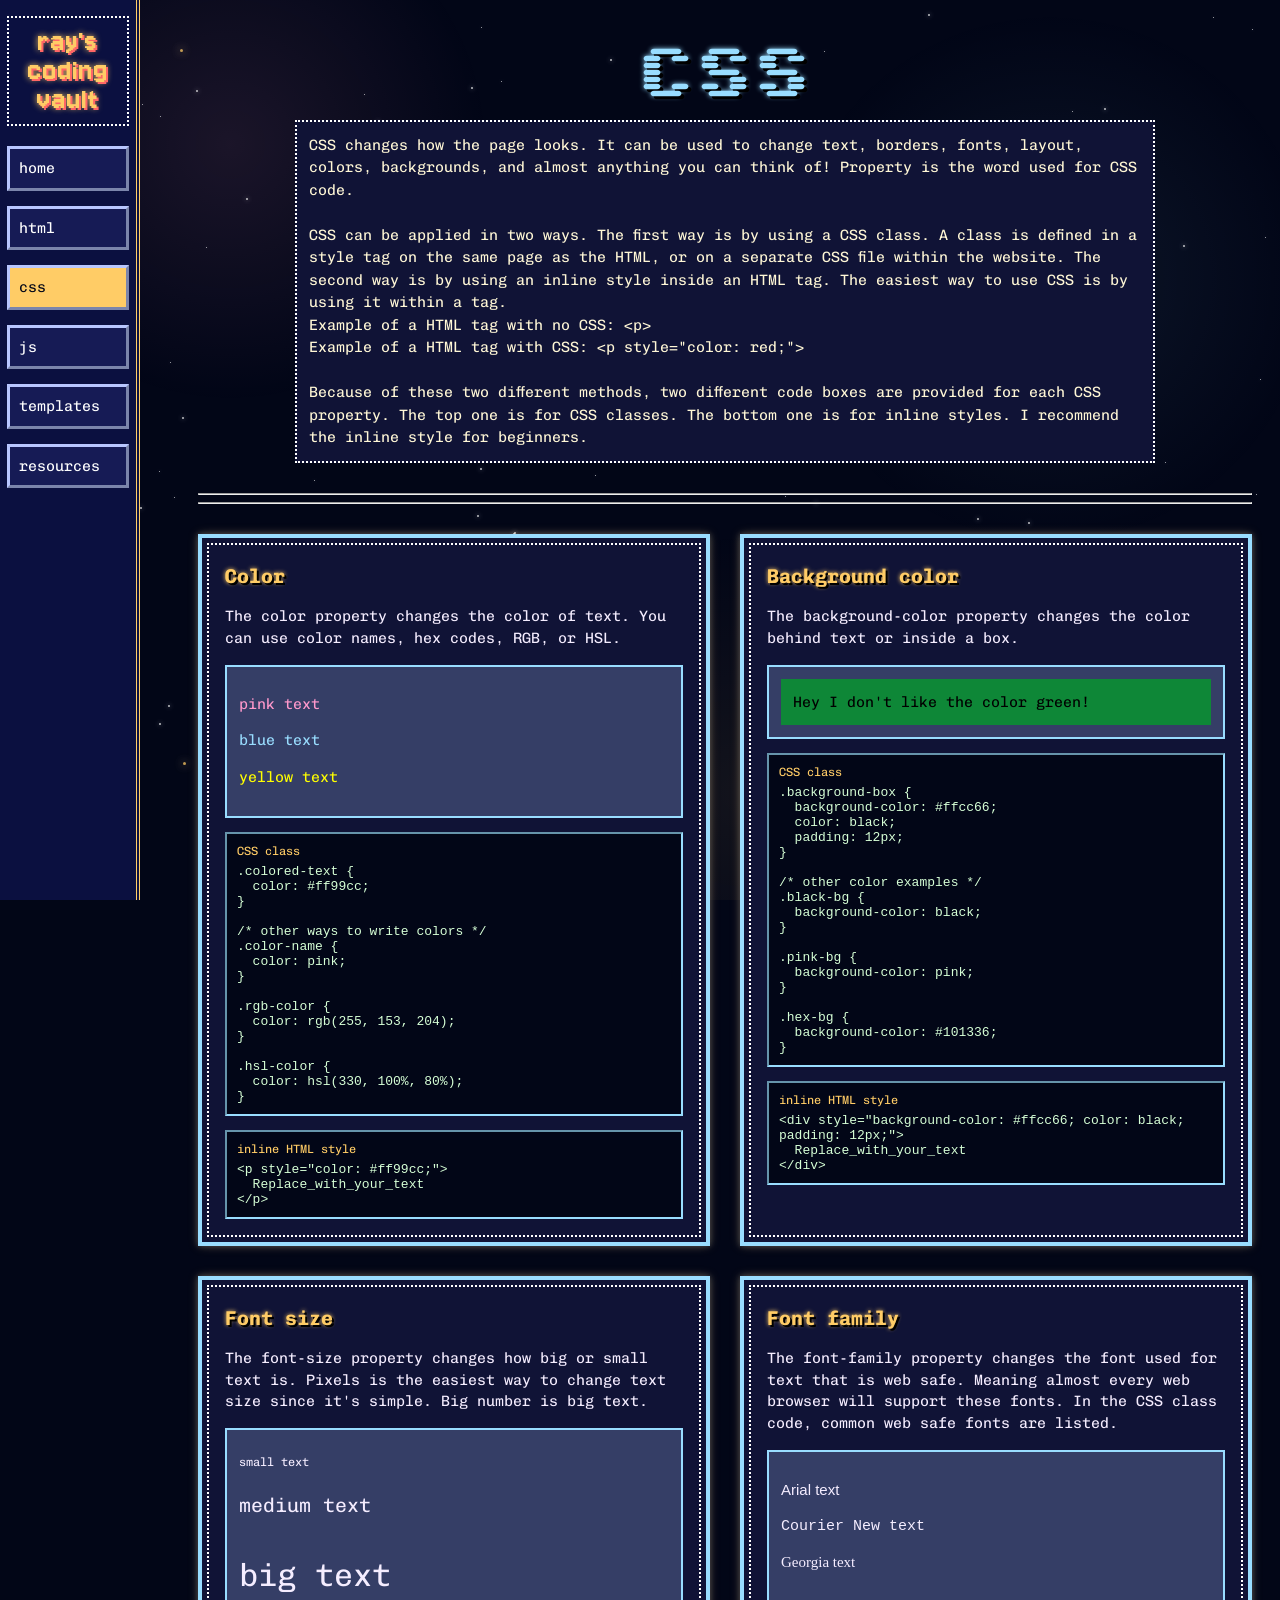
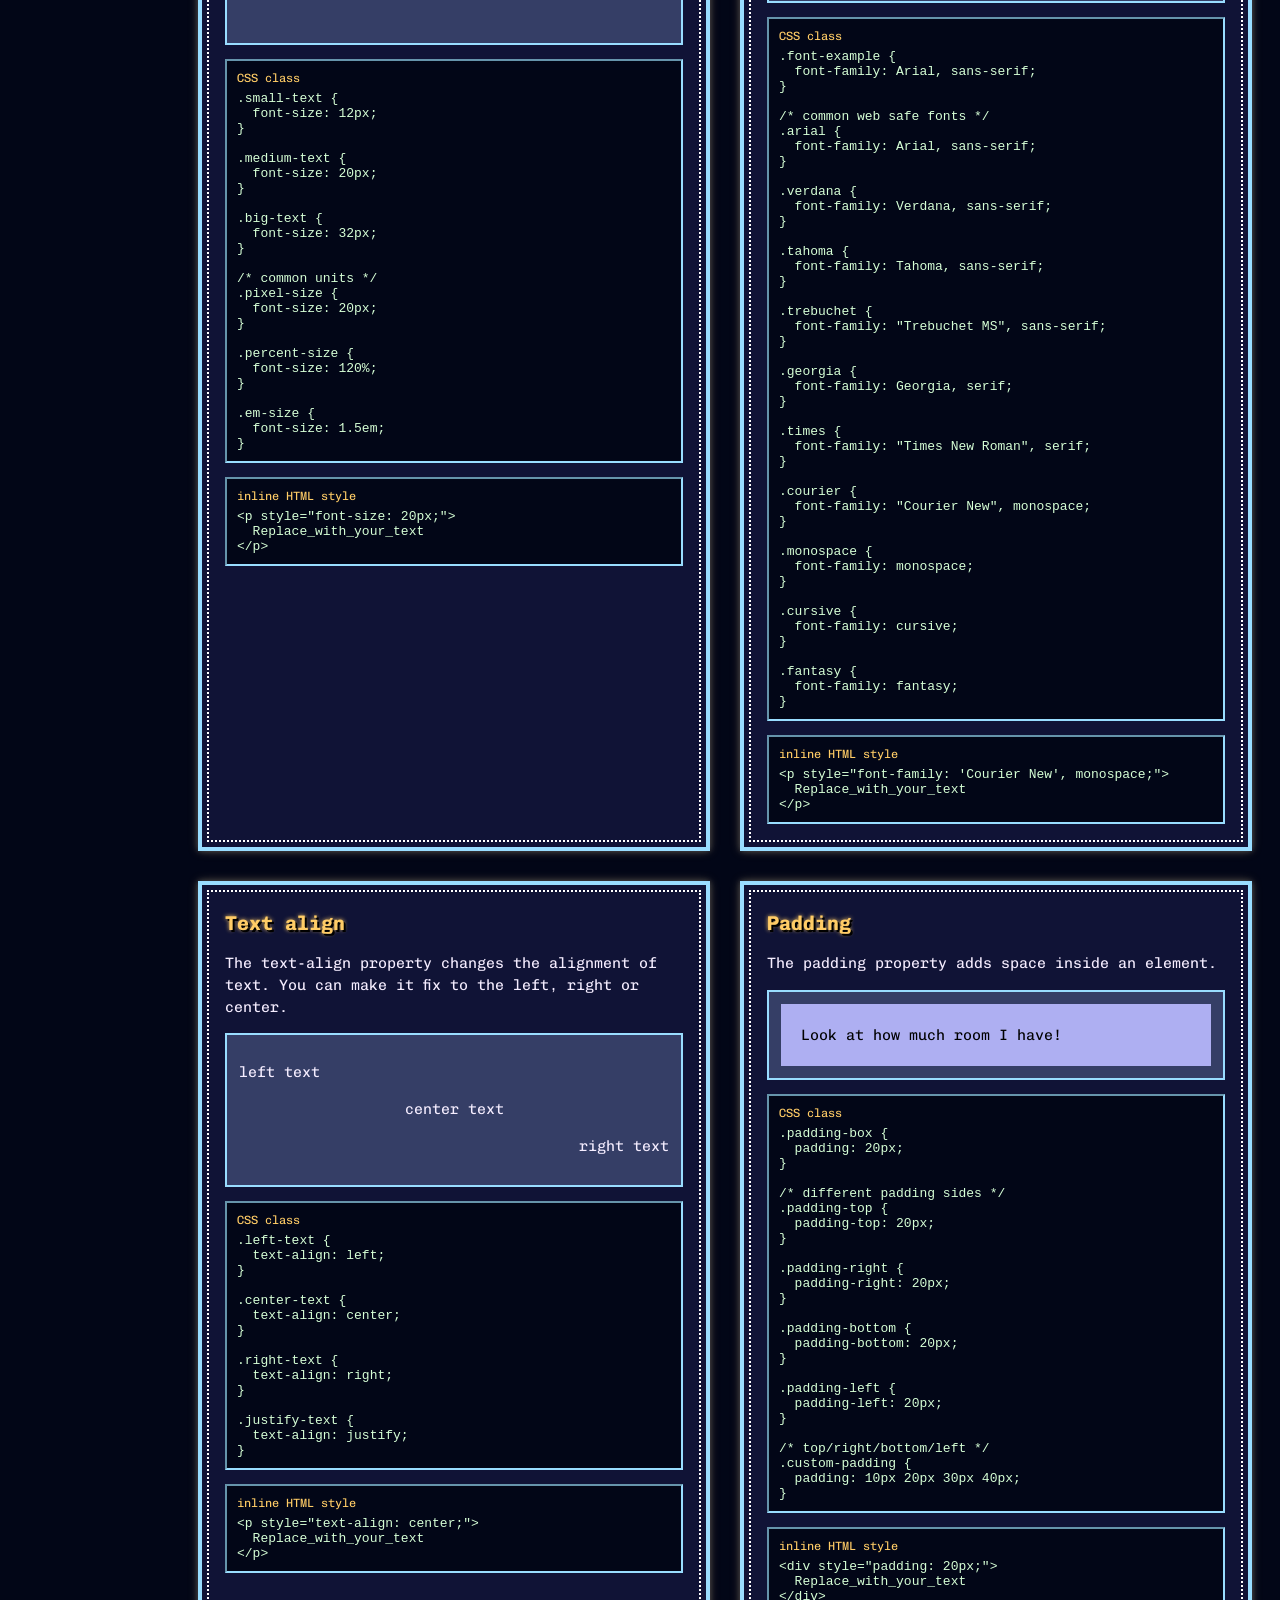
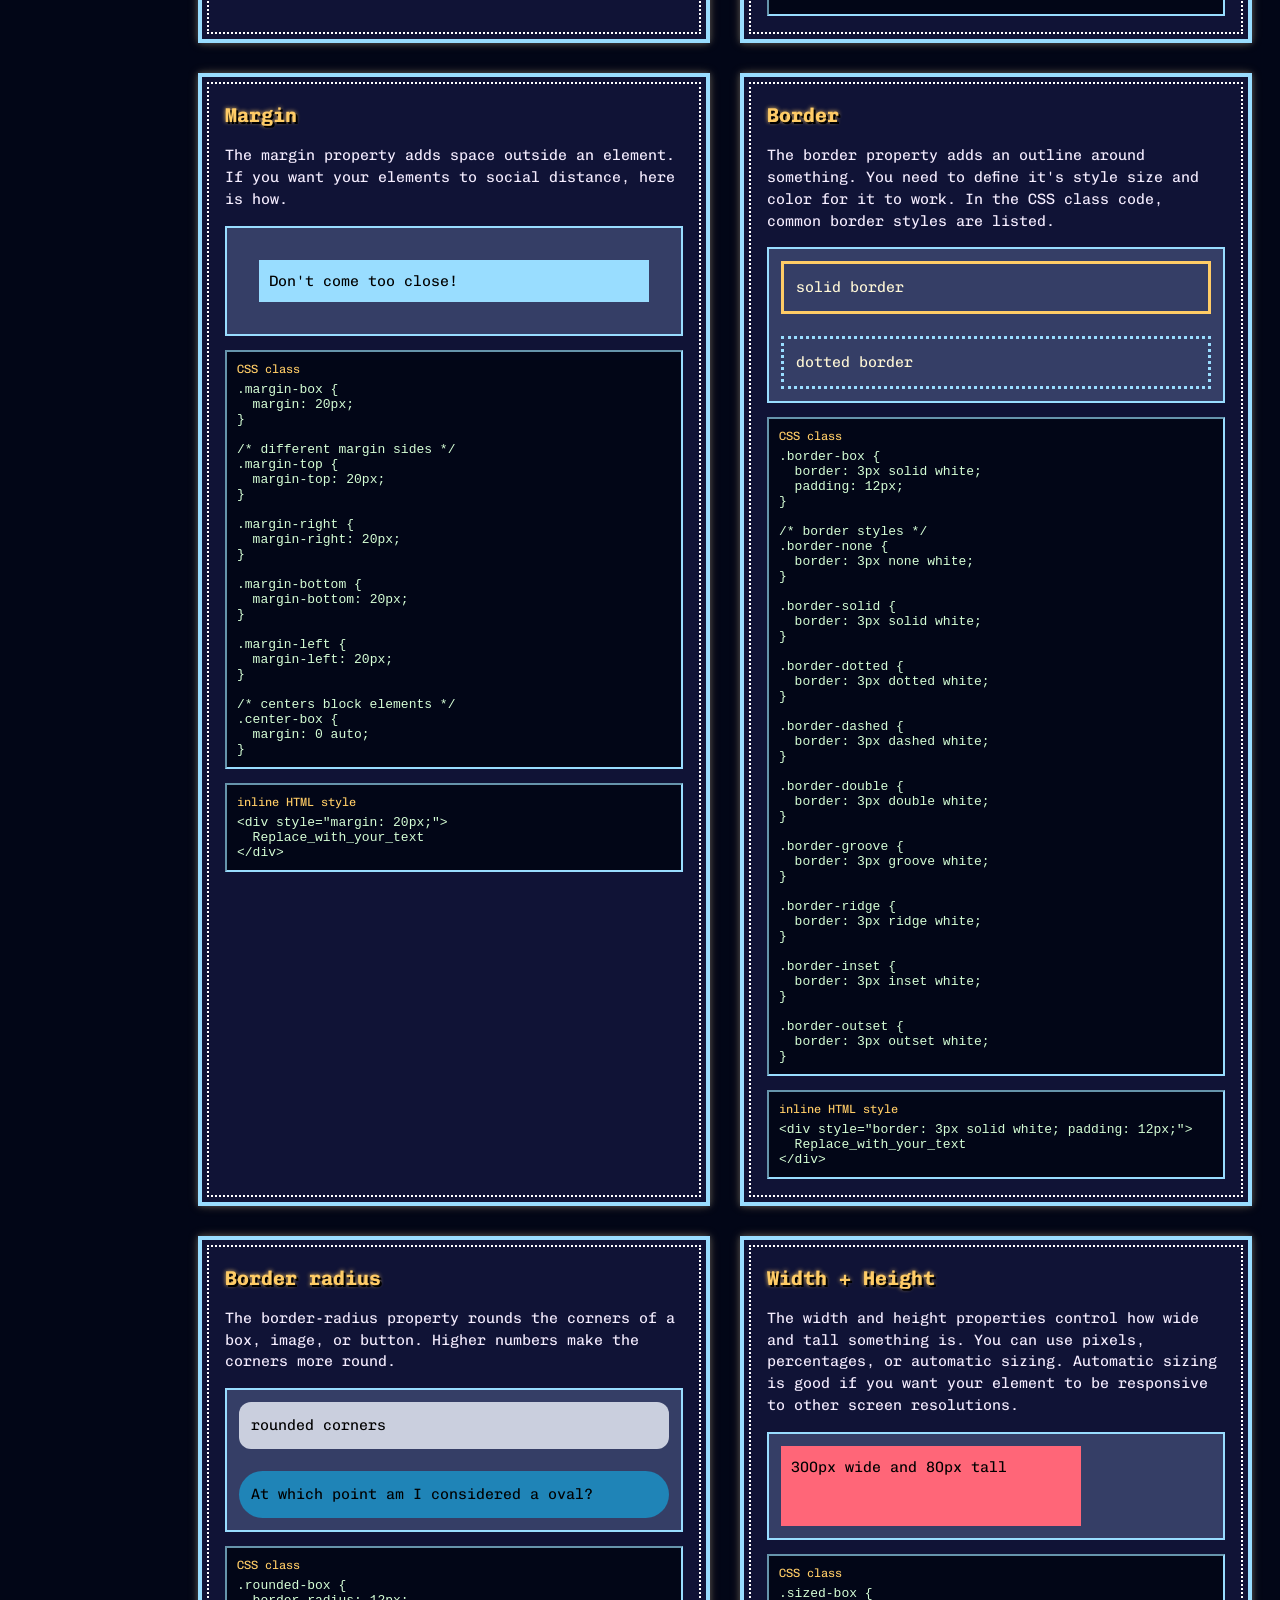
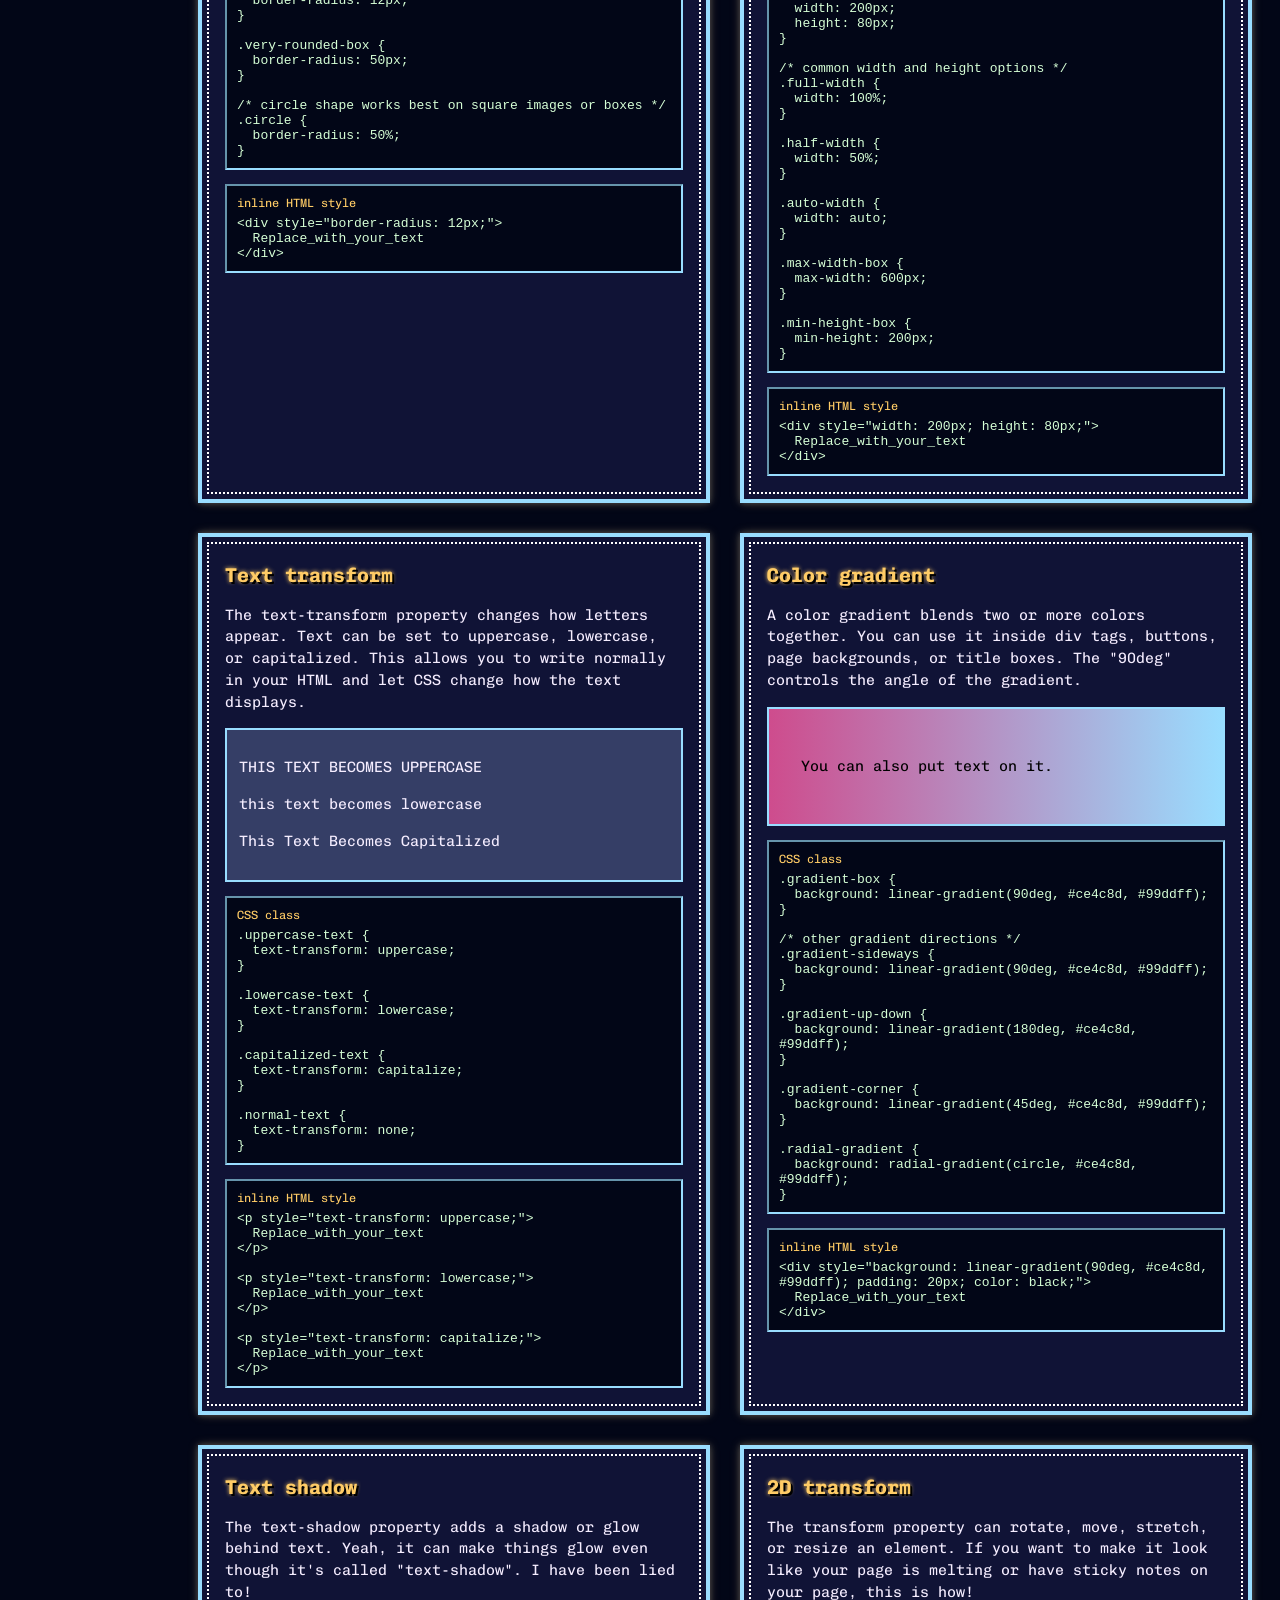
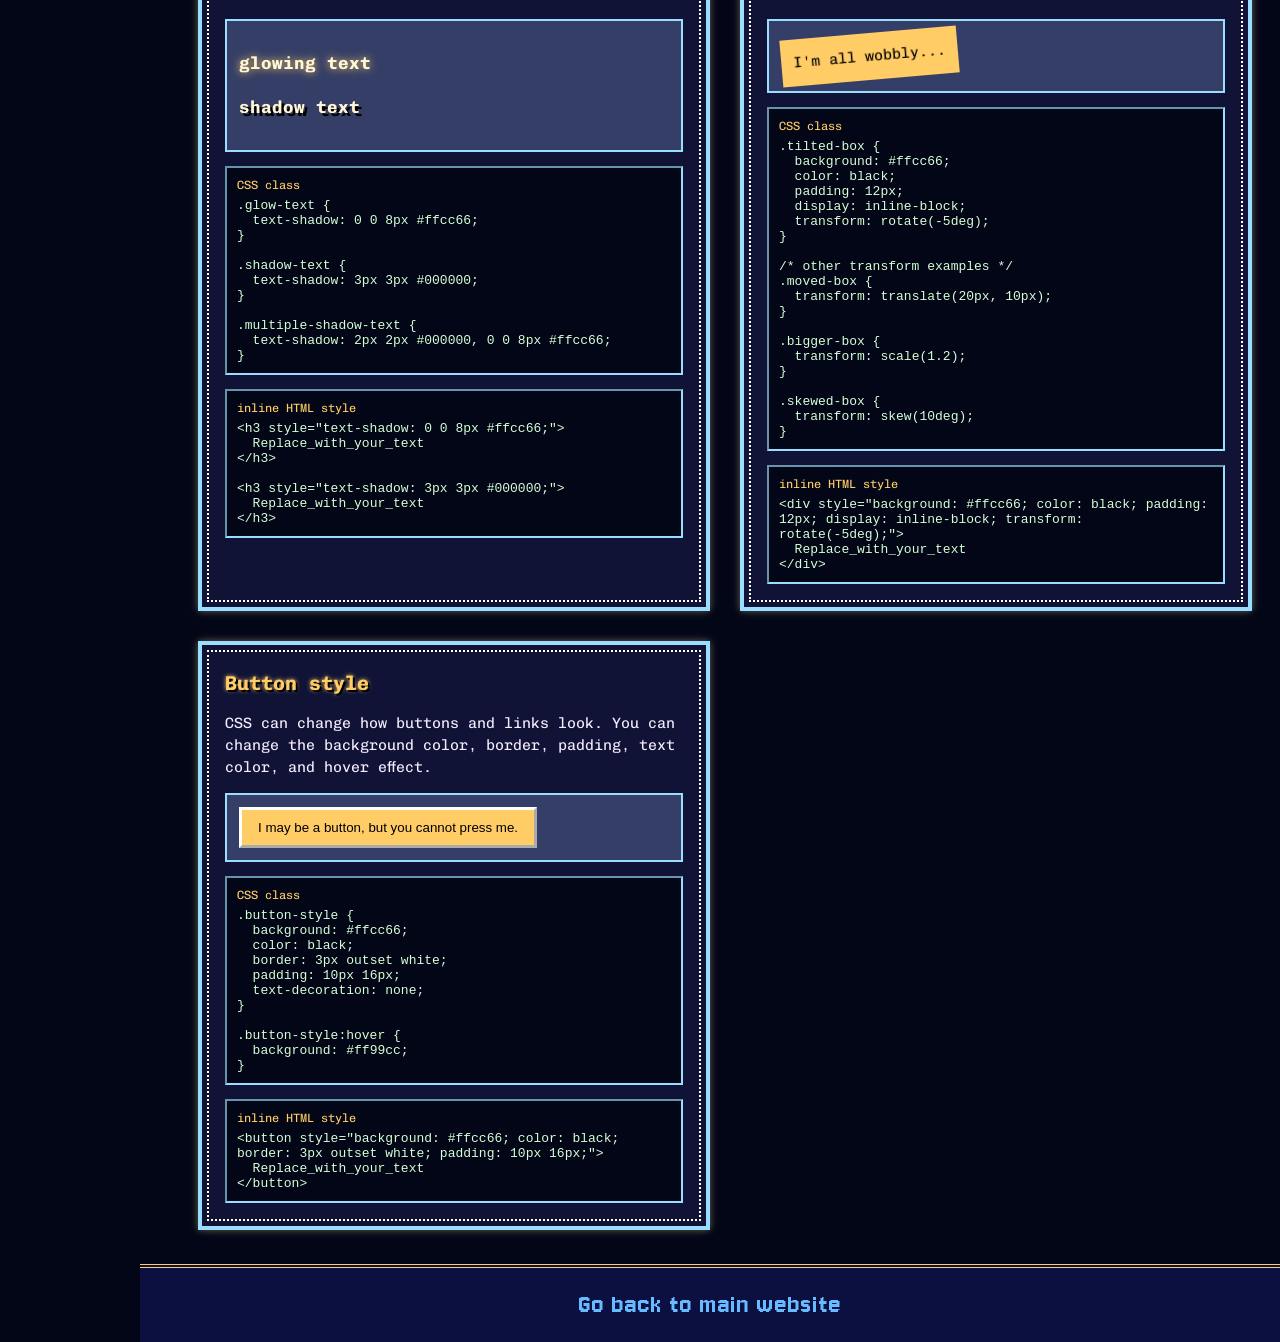
==== commit e058c0ab: "Update css.html" ====
--- a/css.html
+++ b/css.html
@@ -742,9 +742,15 @@
       </div>
     </main>
 
-    <footer><a href="https://hanabihenki.github.io/site/index.html">Go back to main website</a></footer>
+    <footer>
+      <a href="https://hanabihenki.github.io/site/index.html">Go back to main website</a>
+    </footer>
   </div>
+
+  <a class="back-to-top" href="#top" title="Back to top">
+    <i class="fa-solid fa-circle-arrow-up"></i>
+  </a>
 
   <script src="script.js"></script>
 </body>
-</html>+</html>
--- a/style.css
+++ b/style.css
@@ -596,4 +596,33 @@
   color: #000000;
   transform: translateY(-4px) rotate(-2deg);
   box-shadow: 4px 4px 0 #000000, 0 0 12px #ffcc66;
-}+}
+
+.back-to-top {
+  position: fixed;
+  right: 18px;
+  bottom: 18px;
+  z-index: 10;
+  color: #ffcc66;
+  background: none;
+  border: none;
+  padding: 0;
+  font-size: 34px;
+  text-decoration: none;
+  text-shadow:
+    2px 2px #000000,
+    0 0 6px #ffcc66,
+    0 0 12px #ff99cc;
+  transition: transform 0.18s ease, color 0.18s ease, text-shadow 0.18s ease;
+}
+
+.back-to-top:hover,
+.back-to-top:focus-visible {
+  color: #ff99cc;
+  background: none;
+  transform: translateY(-4px) rotate(-8deg);
+  text-shadow:
+    2px 2px #000000,
+    0 0 8px #ff99cc,
+    0 0 14px #ffcc66;
+}
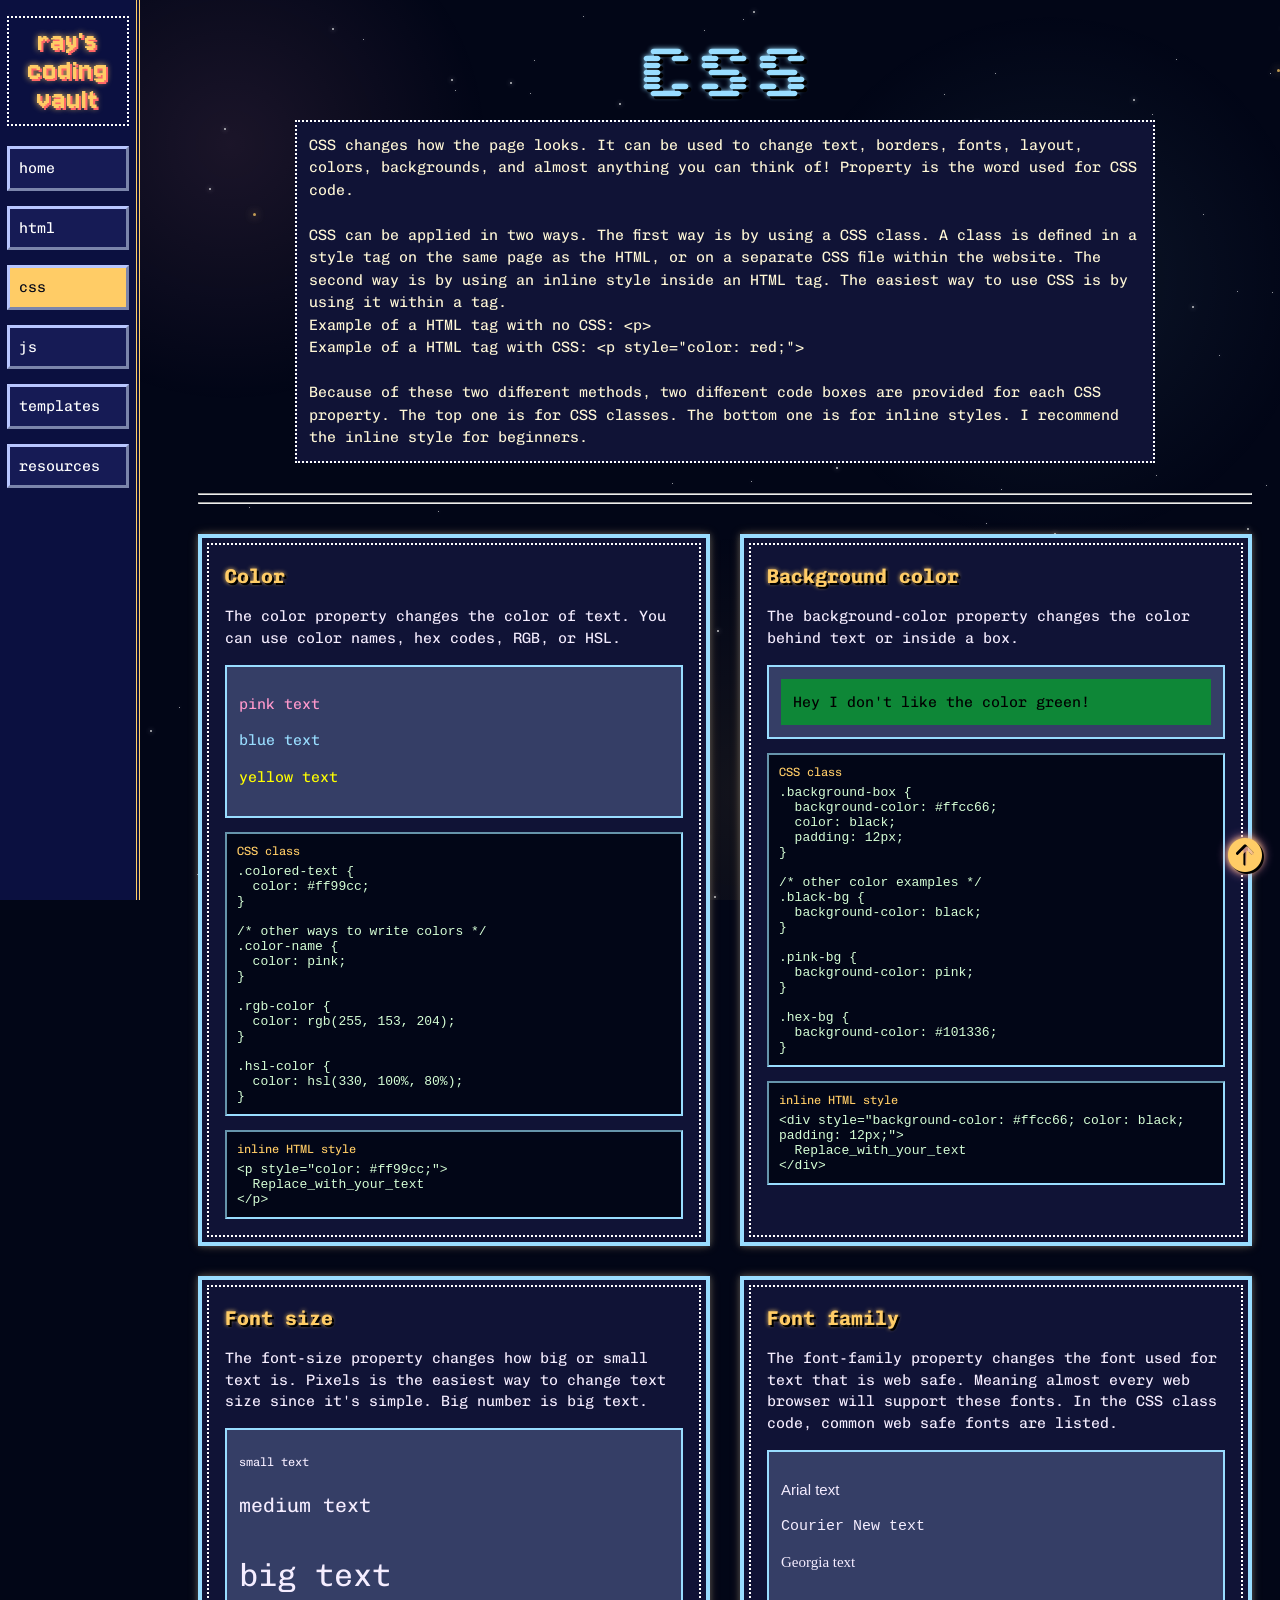
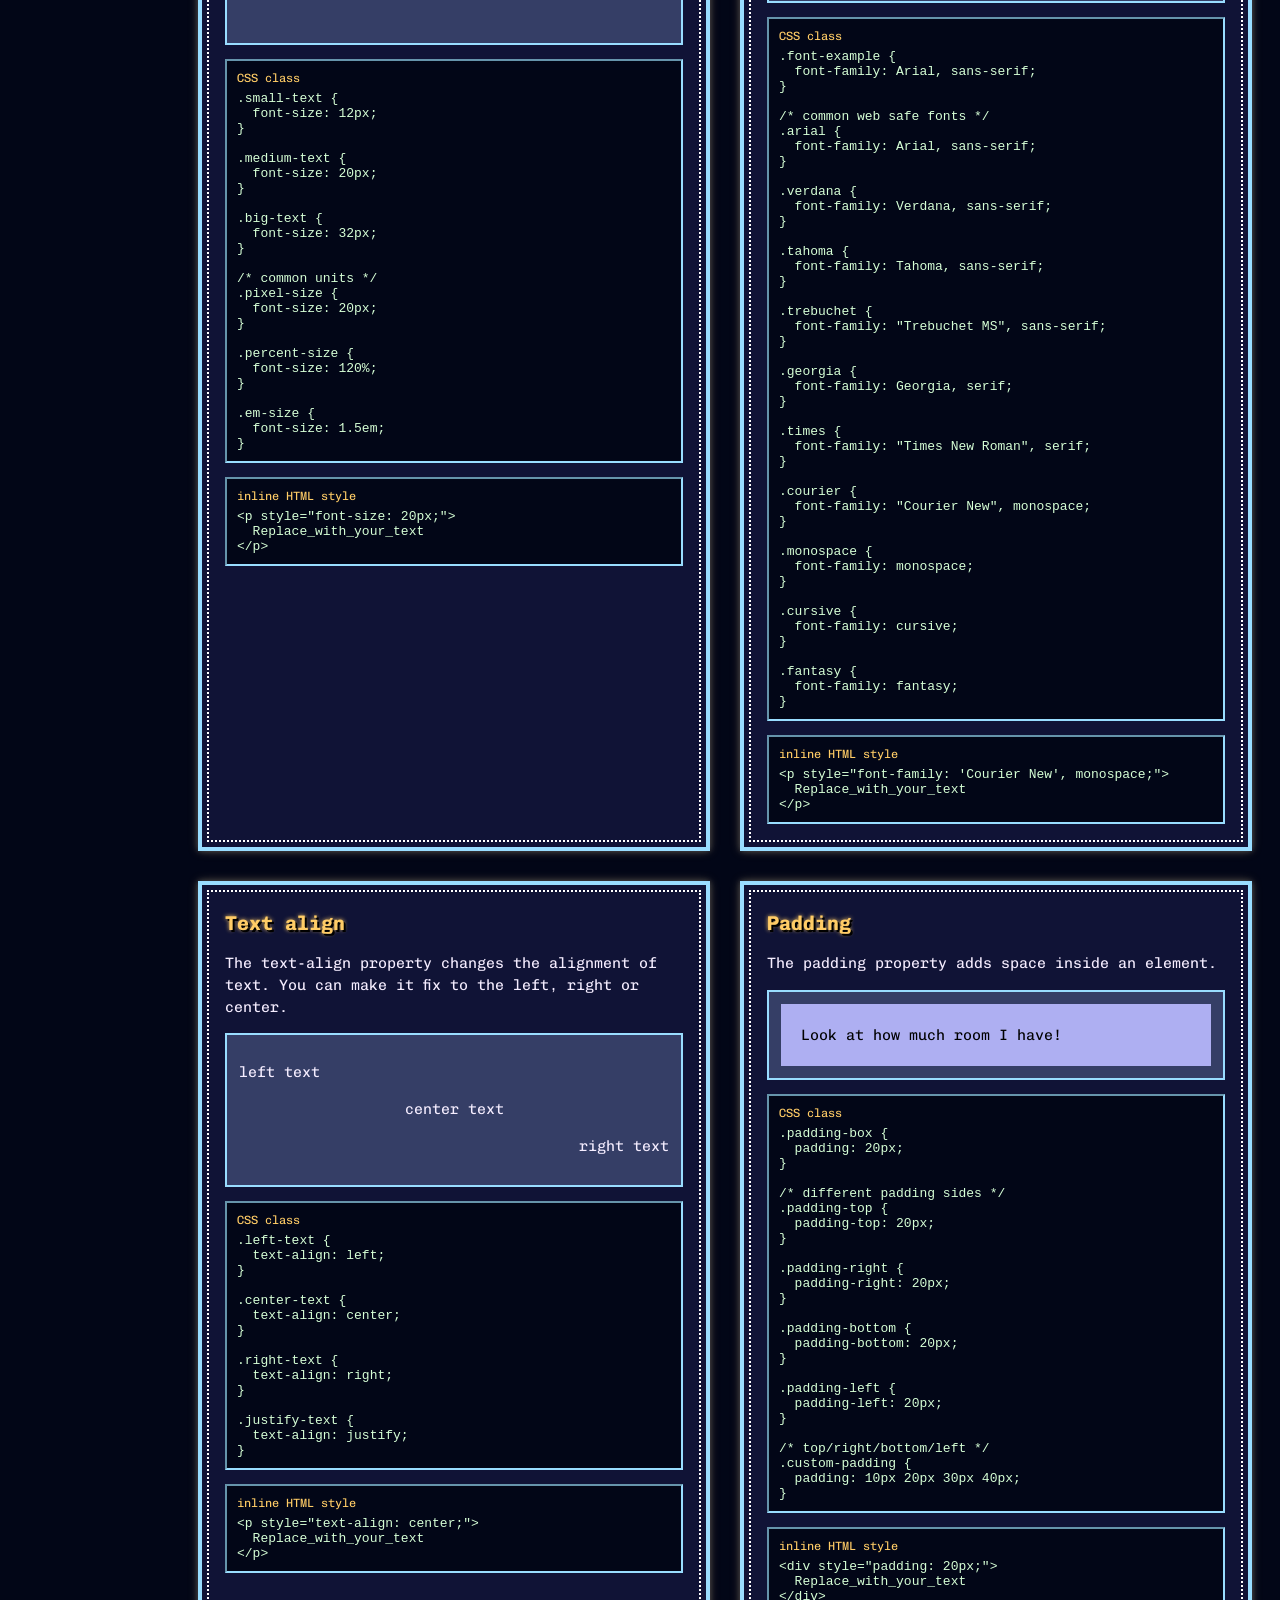
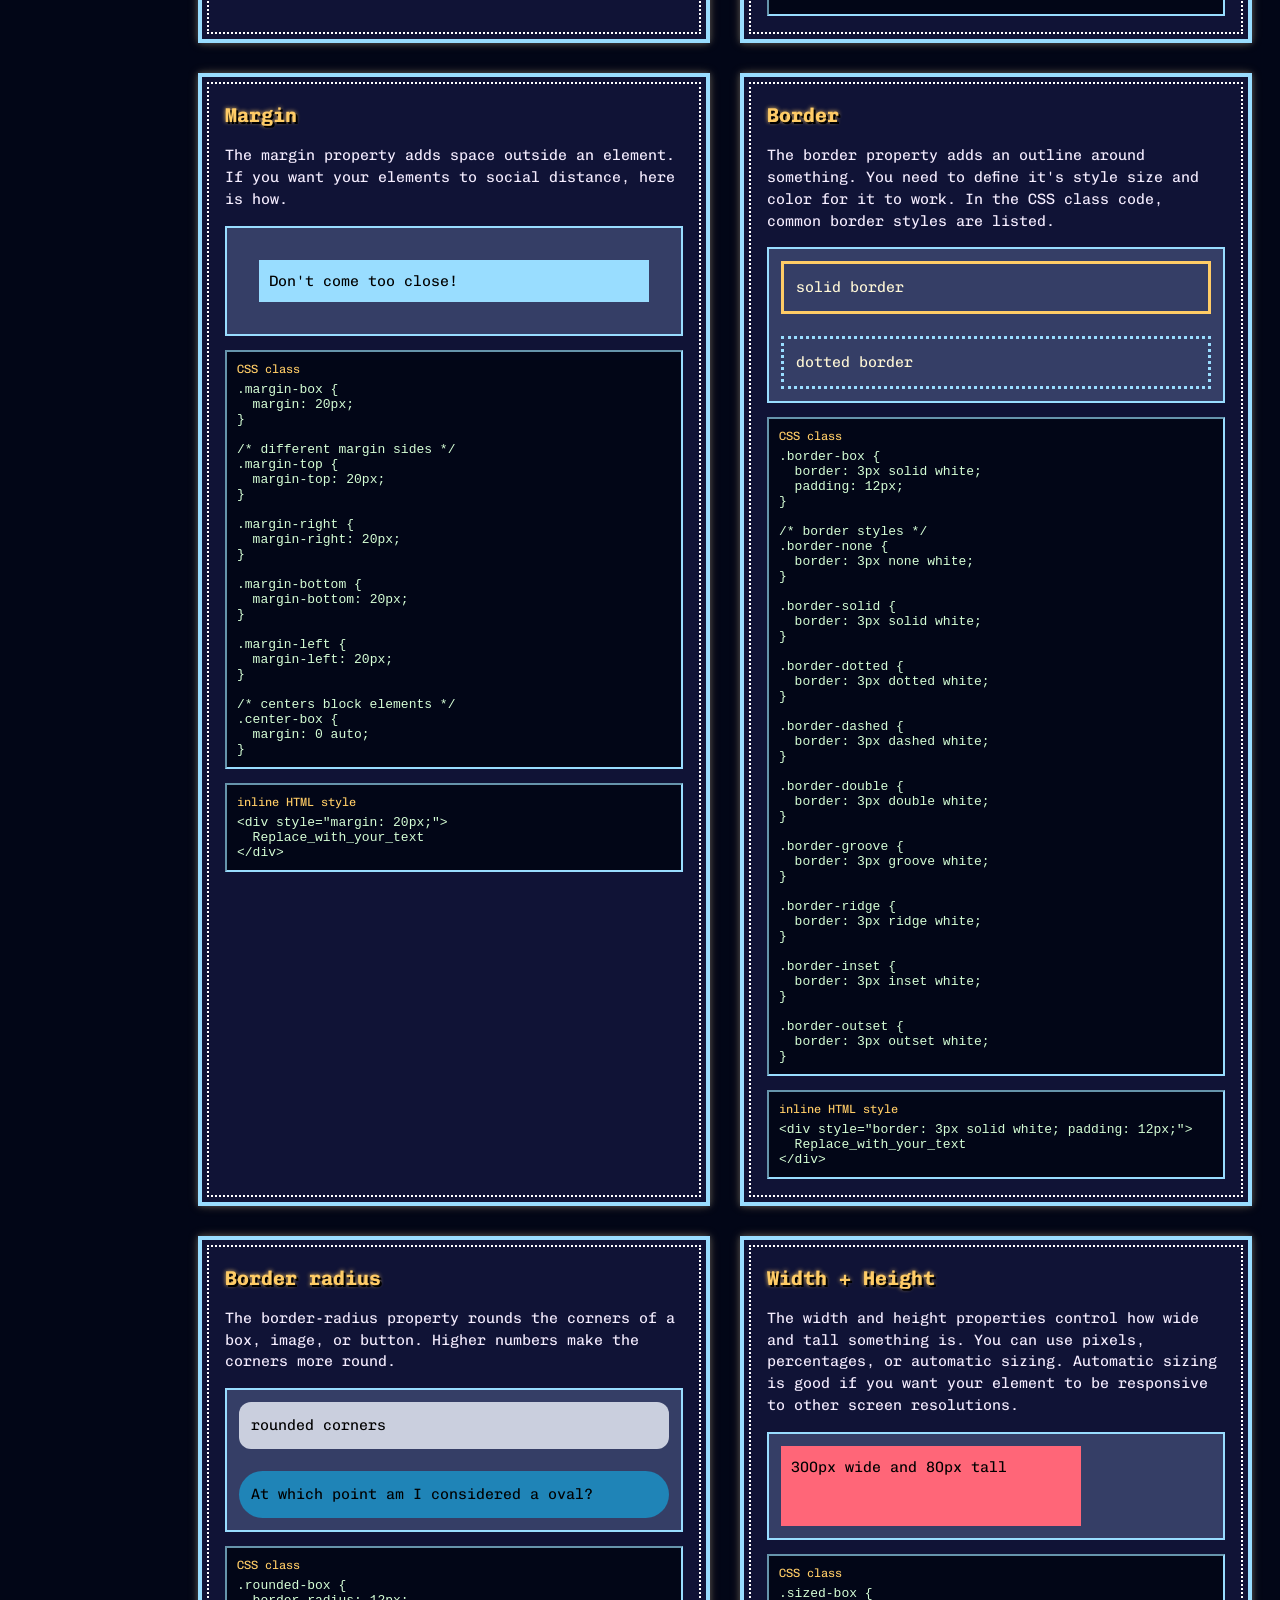
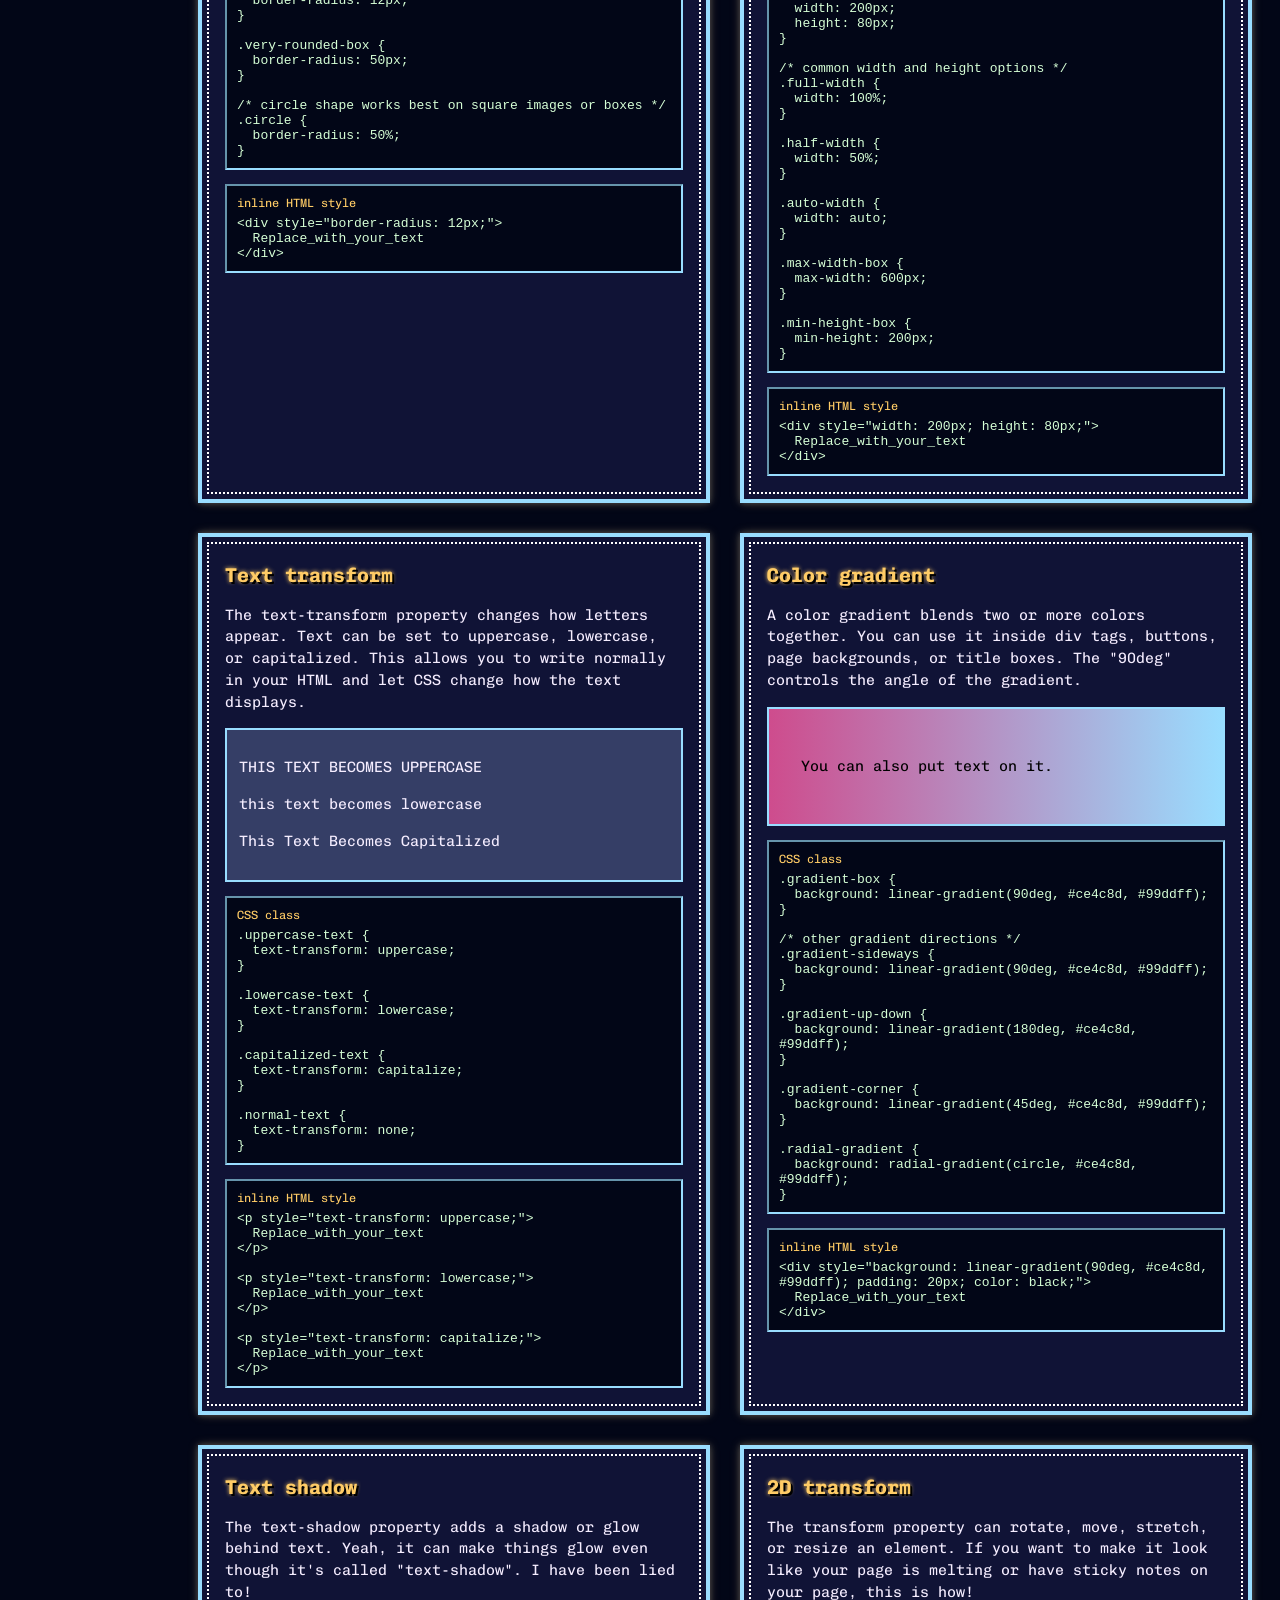
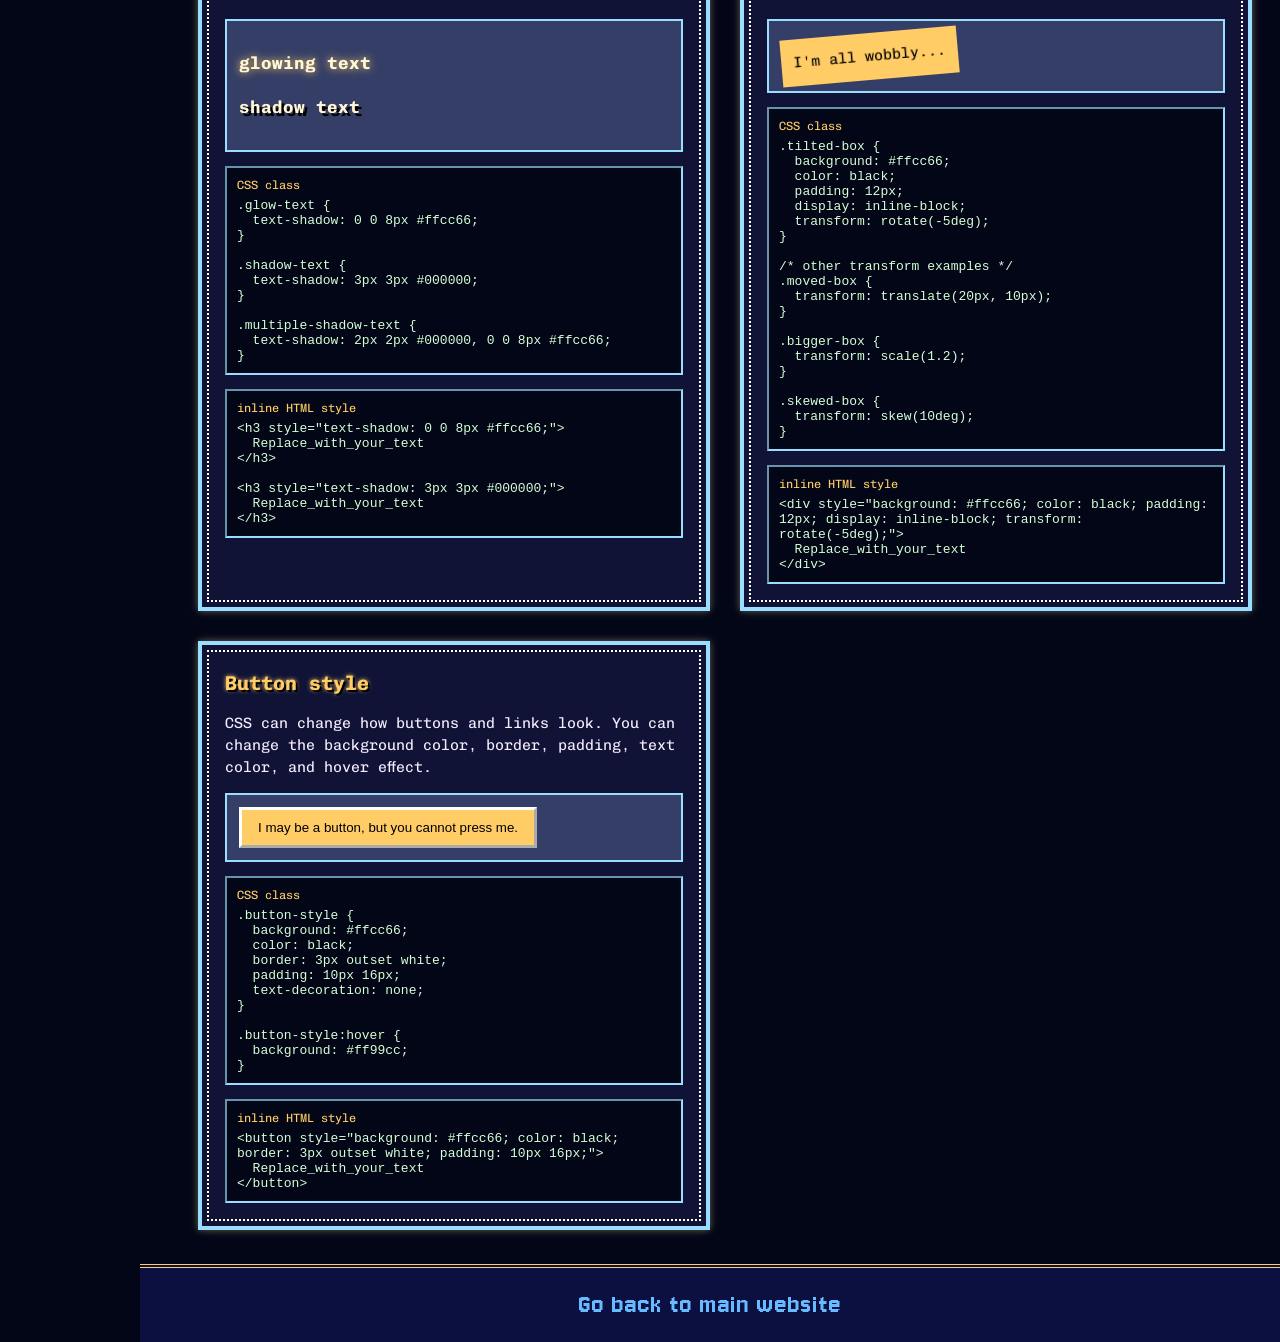
==== commit ac046a0f: "Update css.html" ====
--- a/css.html
+++ b/css.html
@@ -21,6 +21,7 @@
   <meta name="twitter:image" content="assets/Screenshot 2026-05-08 at 1.49.26 AM.png">
 
   <link rel="stylesheet" href="style.css">
+  <link rel="stylesheet" href="https://cdnjs.cloudflare.com/ajax/libs/font-awesome/6.5.1/css/all.min.css">
 </head>
 <body>
   <div id="star-field"></div>
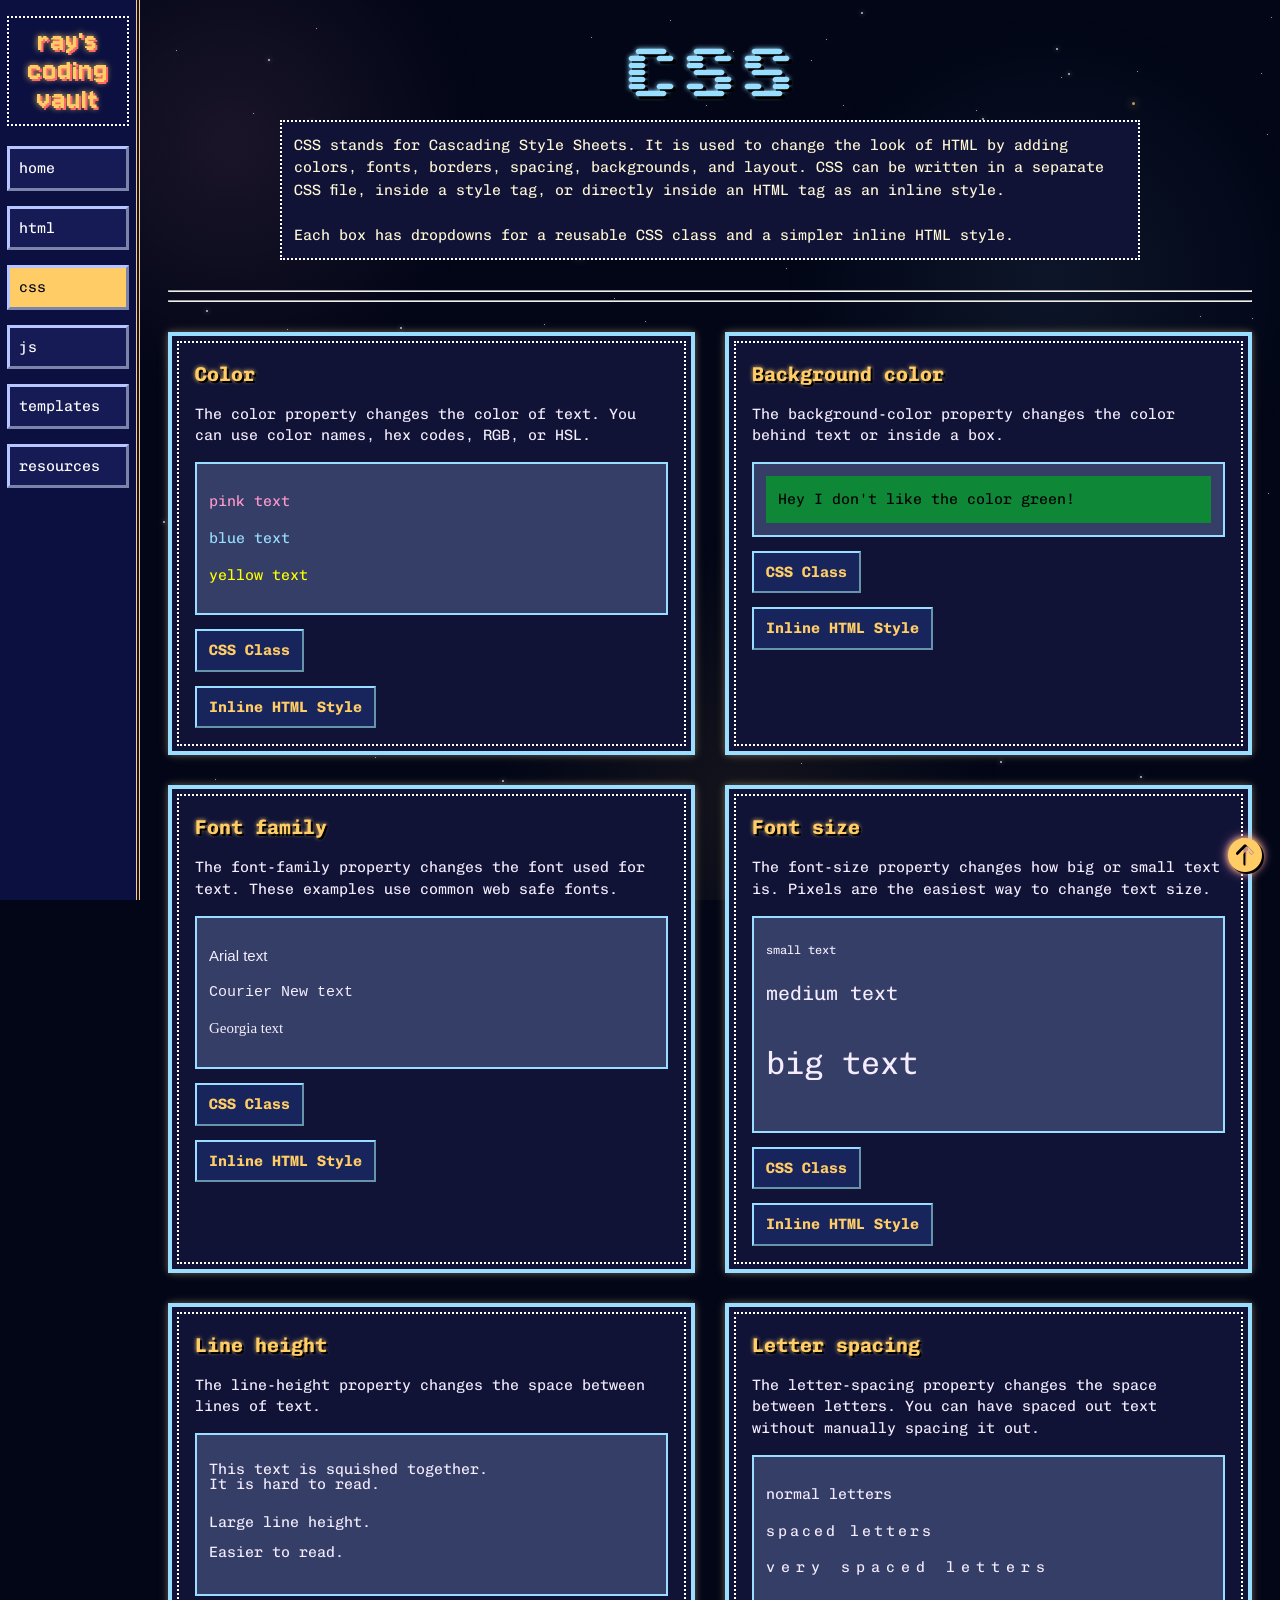
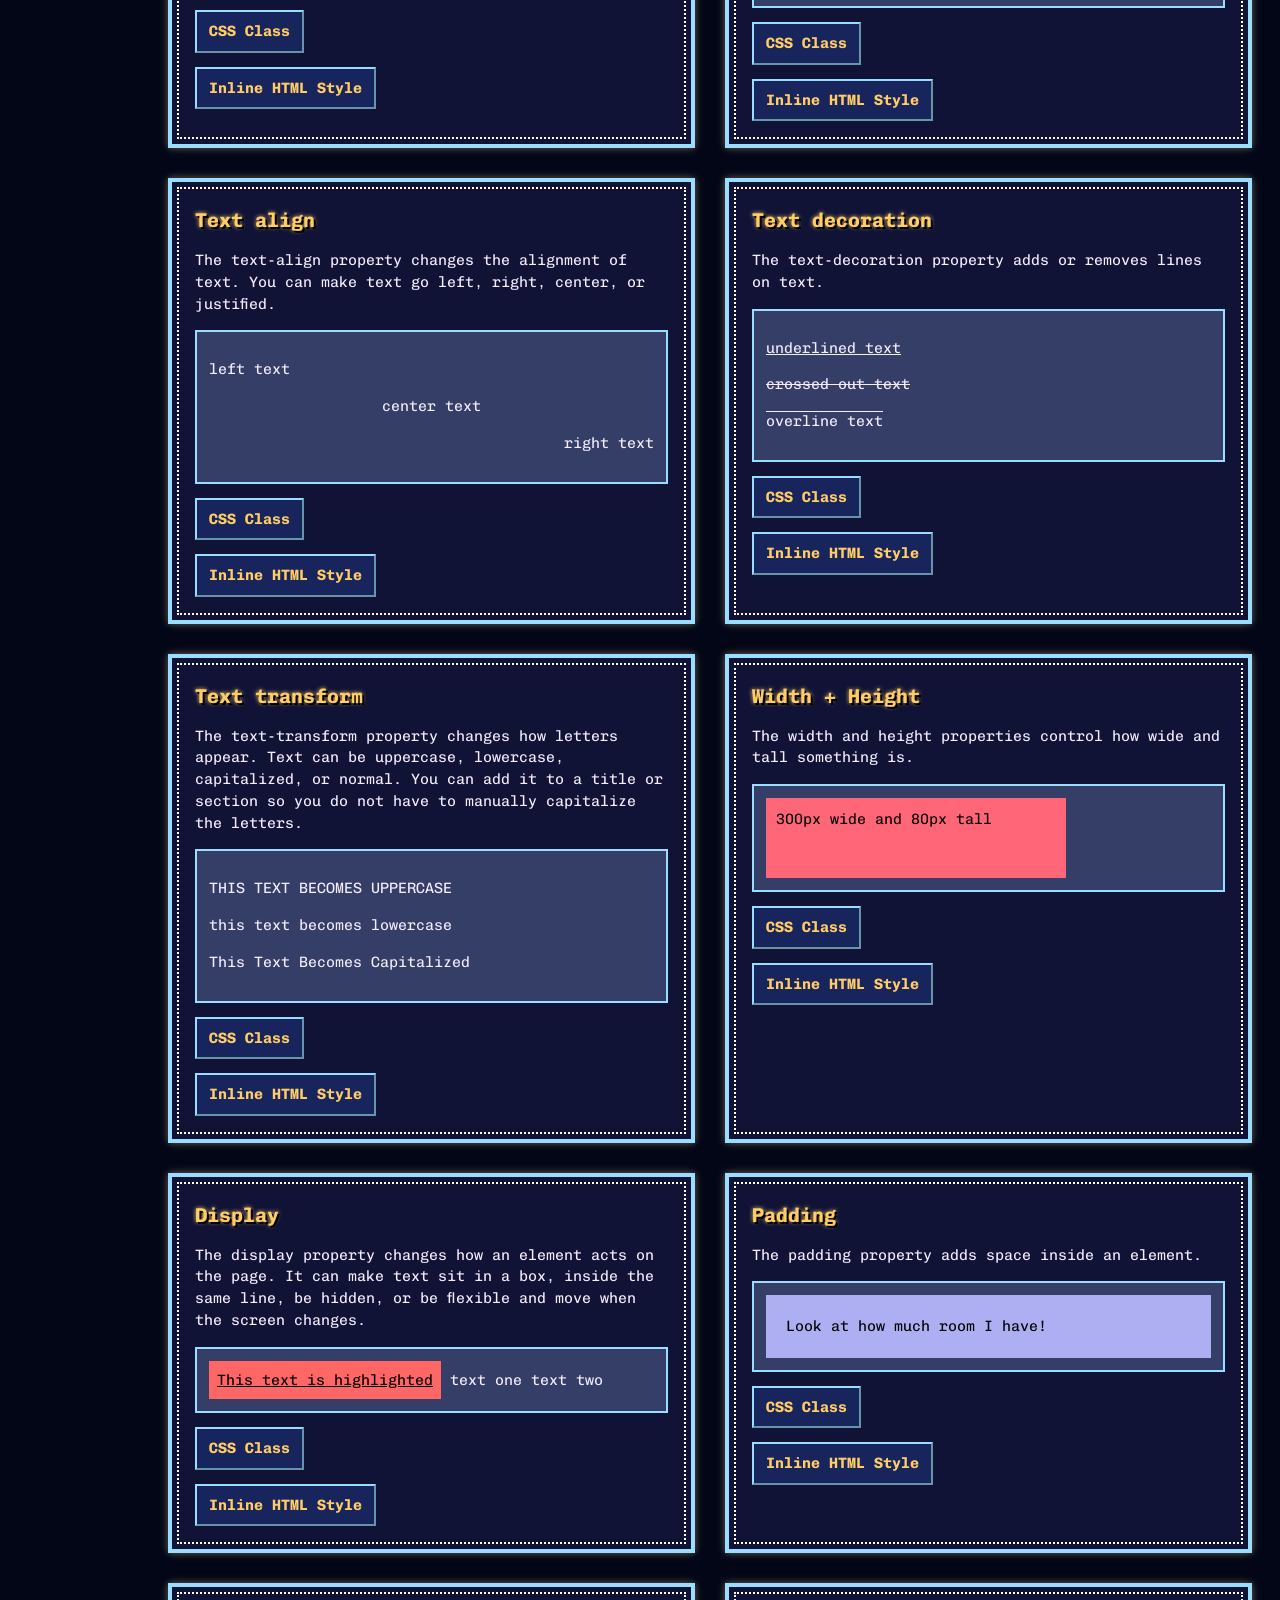
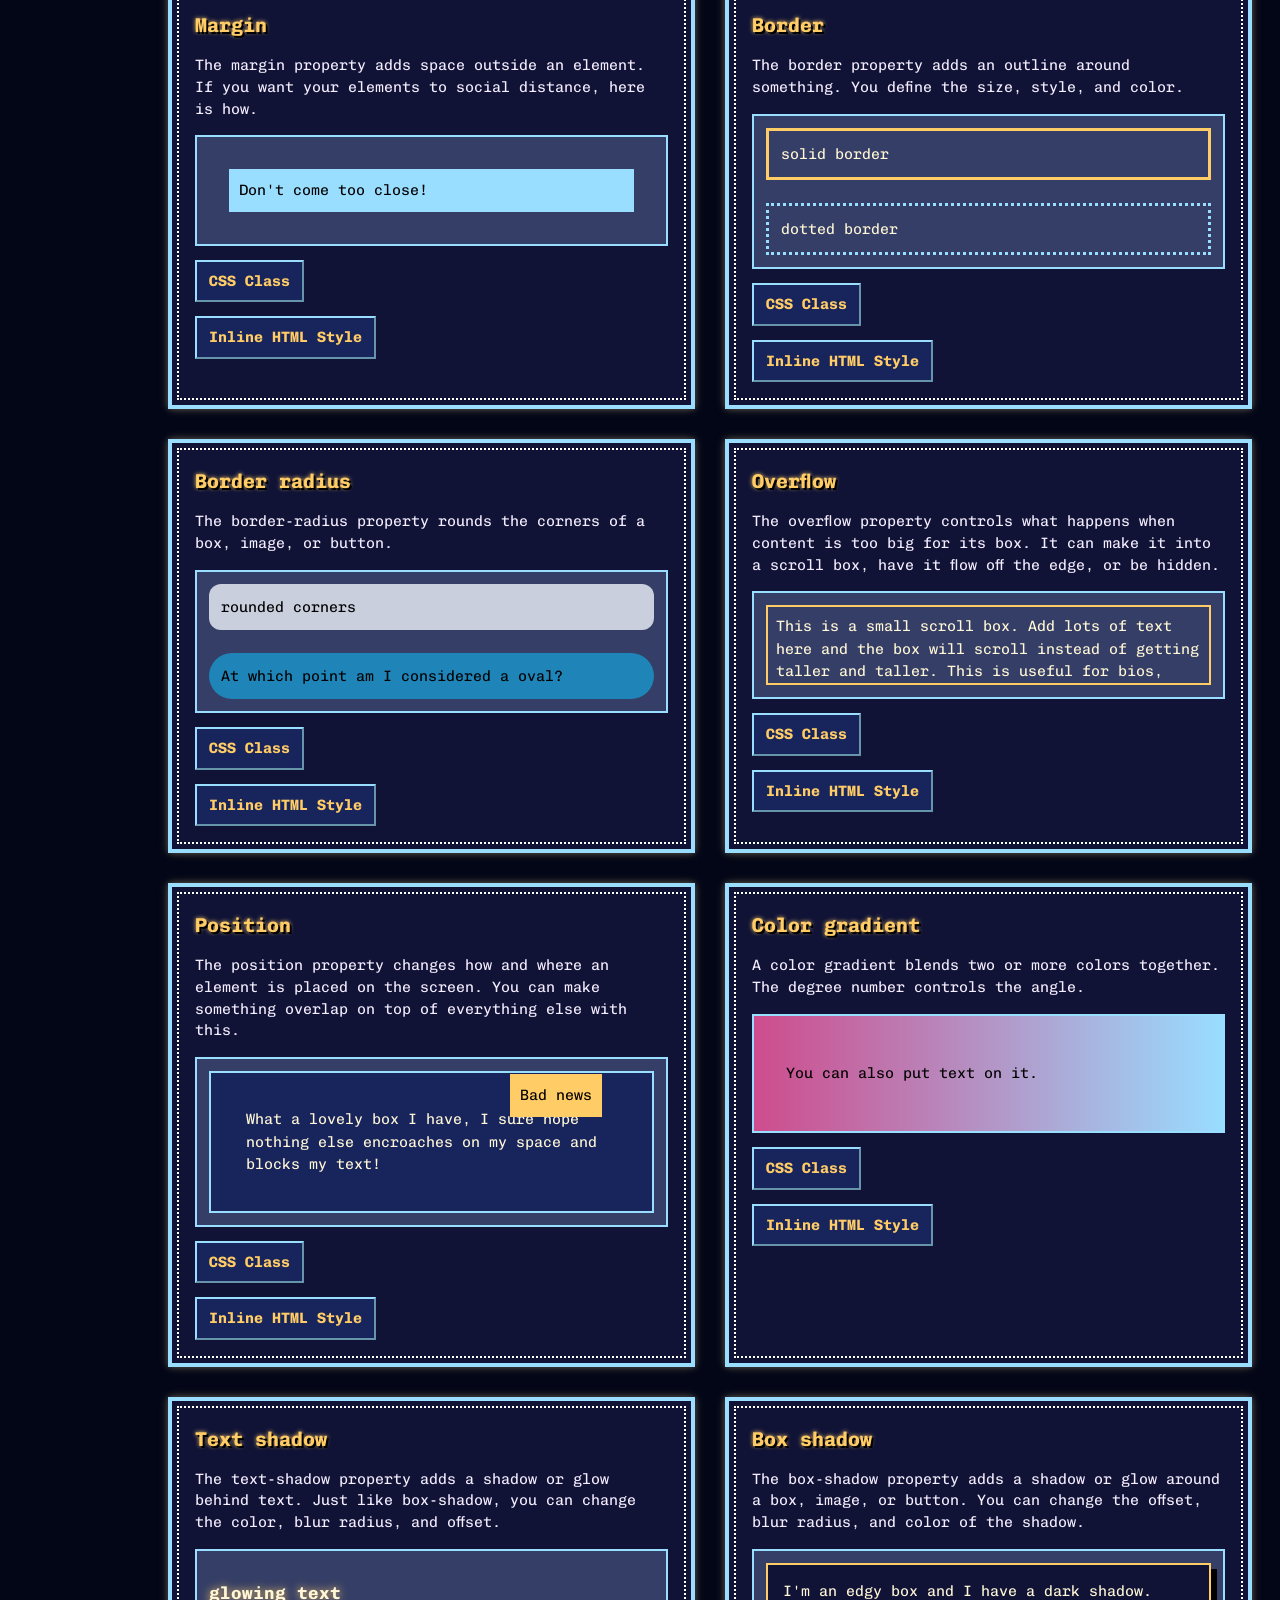
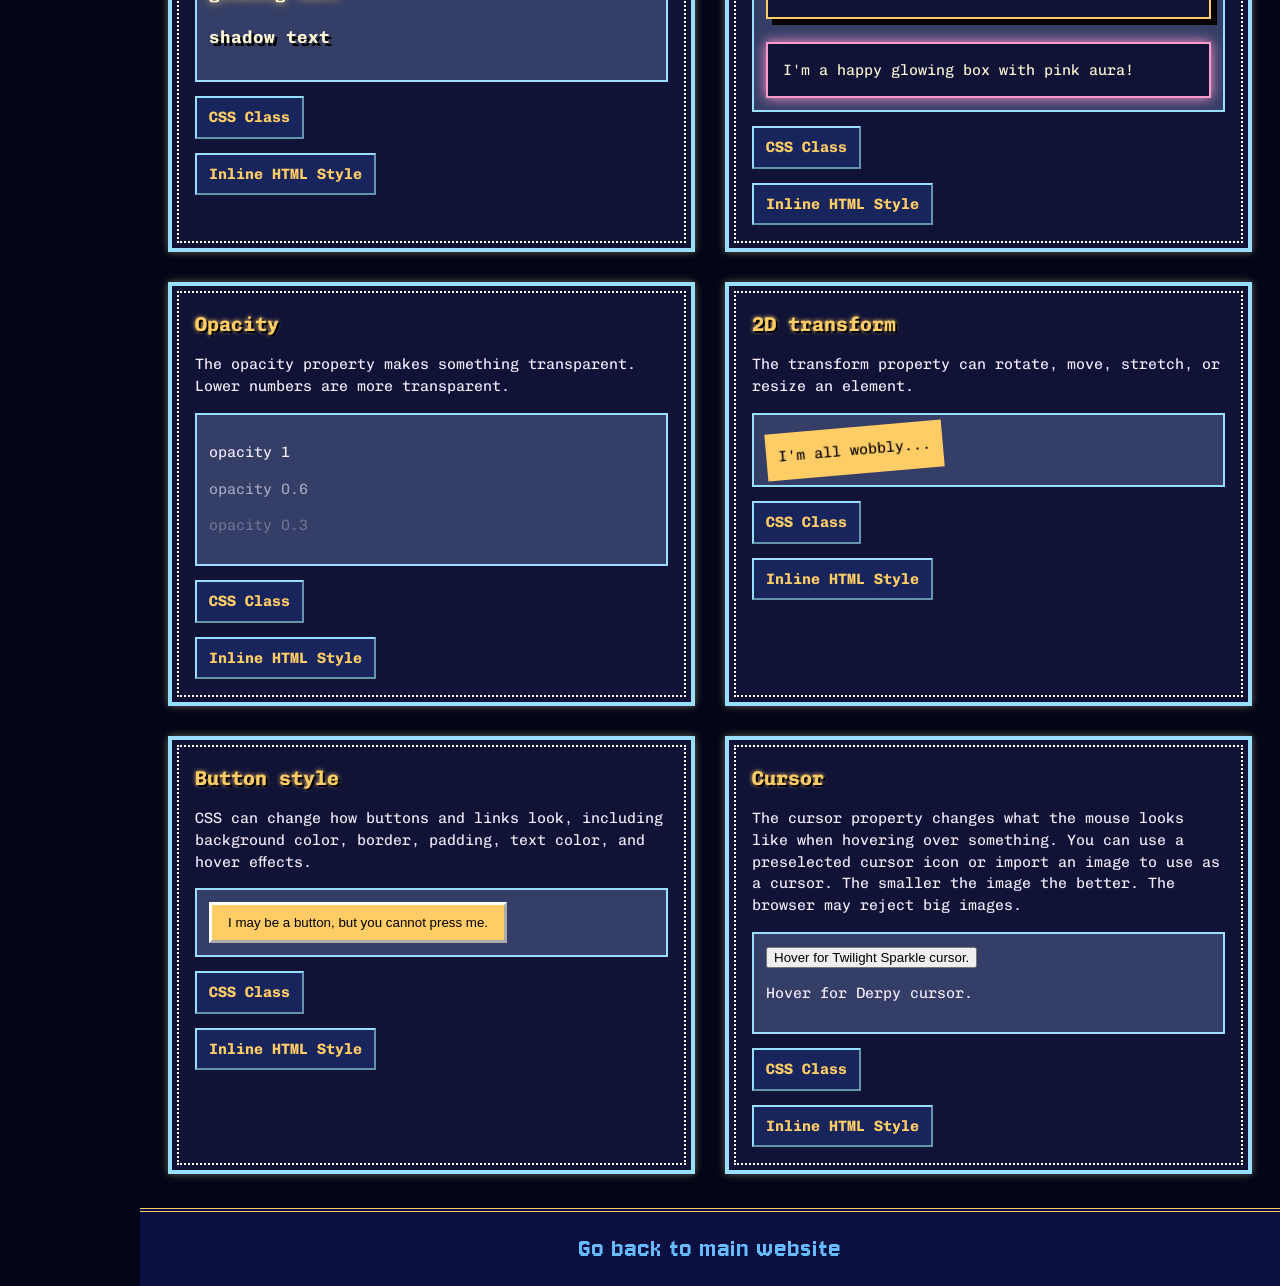
==== commit ea639d51: "commit" ====
--- a/css.html
+++ b/css.html
@@ -4,30 +4,33 @@
   <meta charset="UTF-8">
   <meta name="viewport" content="width=device-width, initial-scale=1.0">
 
-<link rel="icon" href="assets/raylogo-32.png" type="image/png">
-<link rel="apple-touch-icon" href="assets/raylogo-180.png">
+  <link rel="icon" href="assets/raylogo-32.png" type="image/png">
+  <link rel="apple-touch-icon" href="assets/raylogo-180.png">
 
   <title>Ray's Coding Vault</title>
-<meta name="keywords" content="HTML, CSS, JavaScript, coding resources, beginner coding, website templates, Toyhouse coding, Neocities coding, art fight, af, th, nc, coding tips, web design, front-end development, coding tutorials, coding examples, code snippets, web resources">
+
+  <meta name="keywords" content="HTML, CSS, JavaScript, coding resources, beginner coding, website templates, Toyhouse coding, Neocities coding, art fight, af, th, nc, coding tips, web design, front-end development, coding tutorials, coding examples, code snippets, web resources">
   <meta property="og:title" content="Ray's Coding Vault">
   <meta property="og:description" content="A simple coding resource website for HTML, CSS, JS, templates, and web resources.">
-  <meta property="og:image" content="https://hanabihenki.github.io/resources/assets/Screenshot 2026-05-08 at 1.49.26 AM.png">
+  <meta property="og:image" content="https://hanabihenki.github.io/resources/assets/Screenshot 2026-05-08 at 1.49.26 AM.png">
   <meta property="og:url" content="https://hanabihenki.github.io/resources/index.html">
   <meta property="og:type" content="website">
 
   <meta name="twitter:card" content="summary_large_image">
   <meta name="twitter:title" content="Ray's Coding Vault">
   <meta name="twitter:description" content="A coding resource website for HTML, CSS, JS, templates, and web resources.">
-  <meta name="twitter:image" content="assets/Screenshot 2026-05-08 at 1.49.26 AM.png">
+  <meta name="twitter:image" content="assets/Screenshot 2026-05-08 at 1.49.26 AM.png">
 
   <link rel="stylesheet" href="style.css">
   <link rel="stylesheet" href="https://cdnjs.cloudflare.com/ajax/libs/font-awesome/6.5.1/css/all.min.css">
 </head>
-<body>
+
+<body id="top">
   <div id="star-field"></div>
 
   <aside class="side-nav">
     <div class="nav-title">Ray's<br>Coding<br>Vault</div>
+
     <nav>
       <a class="" href="index.html">home</a>
       <a class="" href="html.html">html</a>
@@ -41,15 +44,13 @@
   <div class="page-wrap">
     <main>
       <h1 class="page-title css-title">CSS</h1>
-      <p class="intro">CSS changes how the page looks. It can be used to change text, borders, fonts, layout, colors, backgrounds, and almost anything you can think of! Property is the word used for CSS code.
-<br><br>
-CSS can be applied in two ways. The first way is by using a CSS class. A class is defined in a style tag on the same page as the HTML, or on a separate CSS file within the website. The second way is by using an inline style inside an HTML tag. The easiest way to use CSS is by using it within a tag.
-<br>
-Example of a HTML tag with no CSS: &lt;p&gt;
-<br>Example of a HTML tag with CSS: &lt;p style=&quot;color: red;&quot;&gt;
-<br><br>
-Because of these two different methods, two different code boxes are provided for each CSS property. The top one is for CSS classes. The bottom one is for inline styles. I recommend the inline style for beginners.
+
+      <p class="intro">
+        CSS stands for Cascading Style Sheets. It is used to change the look of HTML by adding colors, fonts, borders, spacing, backgrounds, and layout. CSS can be written in a separate CSS file, inside a style tag, or directly inside an HTML tag as an inline style.
+        <br><br>
+        Each box has dropdowns for a reusable CSS class and a simpler inline HTML style.
       </p>
+
       <hr><hr><br>
 
       <div class="card-grid">
@@ -58,15 +59,18 @@
           <div class="inner-border">
             <h2>Color</h2>
             <p>The color property changes the color of text. You can use color names, hex codes, RGB, or HSL.</p>
+
             <div class="sample-image">
               <p style="color: #ff99cc;">pink text</p>
               <p style="color: #99ddff;">blue text</p>
               <p style="color: yellow;">yellow text</p>
             </div>
 
-            <button class="code-box" type="button">
-              <span class="copy-note">CSS class</span>
-              <pre><code>.colored-text {
+            <details class="code-details">
+              <summary>CSS Class</summary>
+              <button class="code-box" type="button">
+                <span class="copy-note">click to copy</span>
+                <pre><code>.colored-text {
   color: #ff99cc;
 }
 
@@ -82,14 +86,18 @@
 .hsl-color {
   color: hsl(330, 100%, 80%);
 }</code></pre>
-            </button>
-
-            <button class="code-box" type="button">
-              <span class="copy-note">inline HTML style</span>
-              <pre><code>&lt;p style=&quot;color: #ff99cc;&quot;&gt;
+              </button>
+            </details>
+
+            <details class="code-details">
+              <summary>Inline HTML Style</summary>
+              <button class="code-box" type="button">
+                <span class="copy-note">click to copy</span>
+                <pre><code>&lt;p style=&quot;color: #ff99cc;&quot;&gt;
   Replace_with_your_text
 &lt;/p&gt;</code></pre>
-            </button>
+              </button>
+            </details>
           </div>
         </article>
 
@@ -97,15 +105,18 @@
           <div class="inner-border">
             <h2>Background color</h2>
             <p>The background-color property changes the color behind text or inside a box.</p>
+
             <div class="sample-image">
               <div style="background-color: #0e8737; color: black; padding: 12px;">
                 Hey I don't like the color green!
               </div>
             </div>
 
-            <button class="code-box" type="button">
-              <span class="copy-note">CSS class</span>
-              <pre><code>.background-box {
+            <details class="code-details">
+              <summary>CSS Class</summary>
+              <button class="code-box" type="button">
+                <span class="copy-note">click to copy</span>
+                <pre><code>.background-box {
   background-color: #ffcc66;
   color: black;
   padding: 12px;
@@ -123,30 +134,111 @@
 .hex-bg {
   background-color: #101336;
 }</code></pre>
-            </button>
-
-            <button class="code-box" type="button">
-              <span class="copy-note">inline HTML style</span>
-              <pre><code>&lt;div style=&quot;background-color: #ffcc66; color: black; padding: 12px;&quot;&gt;
+              </button>
+            </details>
+
+            <details class="code-details">
+              <summary>Inline HTML Style</summary>
+              <button class="code-box" type="button">
+                <span class="copy-note">click to copy</span>
+                <pre><code>&lt;div style=&quot;background-color: #ffcc66; color: black; padding: 12px;&quot;&gt;
   Replace_with_your_text
 &lt;/div&gt;</code></pre>
-            </button>
+              </button>
+            </details>
+          </div>
+        </article>
+
+        <article class="code-card css">
+          <div class="inner-border">
+            <h2>Font family</h2>
+            <p>The font-family property changes the font used for text. These examples use common web safe fonts.</p>
+
+            <div class="sample-image">
+              <p style="font-family: Arial, sans-serif;">Arial text</p>
+              <p style="font-family: 'Courier New', monospace;">Courier New text</p>
+              <p style="font-family: Georgia, serif;">Georgia text</p>
+            </div>
+
+            <details class="code-details">
+              <summary>CSS Class</summary>
+              <button class="code-box" type="button">
+                <span class="copy-note">click to copy</span>
+                <pre><code>.font-example {
+  font-family: Arial, sans-serif;
+}
+
+/* common web safe fonts */
+.arial {
+  font-family: Arial, sans-serif;
+}
+
+.verdana {
+  font-family: Verdana, sans-serif;
+}
+
+.tahoma {
+  font-family: Tahoma, sans-serif;
+}
+
+.trebuchet {
+  font-family: "Trebuchet MS", sans-serif;
+}
+
+.georgia {
+  font-family: Georgia, serif;
+}
+
+.times {
+  font-family: "Times New Roman", serif;
+}
+
+.courier {
+  font-family: "Courier New", monospace;
+}
+
+.monospace {
+  font-family: monospace;
+}
+
+.cursive {
+  font-family: cursive;
+}
+
+.fantasy {
+  font-family: fantasy;
+}</code></pre>
+              </button>
+            </details>
+
+            <details class="code-details">
+              <summary>Inline HTML Style</summary>
+              <button class="code-box" type="button">
+                <span class="copy-note">click to copy</span>
+                <pre><code>&lt;p style=&quot;font-family: 'Courier New', monospace;&quot;&gt;
+  Replace_with_your_text
+&lt;/p&gt;</code></pre>
+              </button>
+            </details>
           </div>
         </article>
 
         <article class="code-card css">
           <div class="inner-border">
             <h2>Font size</h2>
-            <p>The font-size property changes how big or small text is. Pixels is the easiest way to change text size since it's simple. Big number is big text.</p>
+            <p>The font-size property changes how big or small text is. Pixels are the easiest way to change text size.</p>
+
             <div class="sample-image">
               <p style="font-size: 12px;">small text</p>
               <p style="font-size: 20px;">medium text</p>
               <p style="font-size: 32px;">big text</p>
             </div>
 
-            <button class="code-box" type="button">
-              <span class="copy-note">CSS class</span>
-              <pre><code>.small-text {
+            <details class="code-details">
+              <summary>CSS Class</summary>
+              <button class="code-box" type="button">
+                <span class="copy-note">click to copy</span>
+                <pre><code>.small-text {
   font-size: 12px;
 }
 
@@ -170,97 +262,133 @@
 .em-size {
   font-size: 1.5em;
 }</code></pre>
-            </button>
-
-            <button class="code-box" type="button">
-              <span class="copy-note">inline HTML style</span>
-              <pre><code>&lt;p style=&quot;font-size: 20px;&quot;&gt;
+              </button>
+            </details>
+
+            <details class="code-details">
+              <summary>Inline HTML Style</summary>
+              <button class="code-box" type="button">
+                <span class="copy-note">click to copy</span>
+                <pre><code>&lt;p style=&quot;font-size: 20px;&quot;&gt;
   Replace_with_your_text
 &lt;/p&gt;</code></pre>
-            </button>
-          </div>
-        </article>
-
-        <article class="code-card css">
-          <div class="inner-border">
-            <h2>Font family</h2>
-            <p>The font-family property changes the font used for text that is web safe. Meaning almost every web browser will support these fonts. In the CSS class code, common web safe fonts are listed.</p>
-            <div class="sample-image">
-              <p style="font-family: Arial, sans-serif;">Arial text</p>
-              <p style="font-family: 'Courier New', monospace;">Courier New text</p>
-              <p style="font-family: Georgia, serif;">Georgia text</p>
-            </div>
-
-            <button class="code-box" type="button">
-              <span class="copy-note">CSS class</span>
-              <pre><code>.font-example {
-  font-family: Arial, sans-serif;
-}
-
-/* common web safe fonts */
-.arial {
-  font-family: Arial, sans-serif;
-}
-
-.verdana {
-  font-family: Verdana, sans-serif;
-}
-
-.tahoma {
-  font-family: Tahoma, sans-serif;
-}
-
-.trebuchet {
-  font-family: "Trebuchet MS", sans-serif;
-}
-
-.georgia {
-  font-family: Georgia, serif;
-}
-
-.times {
-  font-family: "Times New Roman", serif;
-}
-
-.courier {
-  font-family: "Courier New", monospace;
-}
-
-.monospace {
-  font-family: monospace;
-}
-
-.cursive {
-  font-family: cursive;
-}
-
-.fantasy {
-  font-family: fantasy;
-}</code></pre>
-            </button>
-
-            <button class="code-box" type="button">
-              <span class="copy-note">inline HTML style</span>
-              <pre><code>&lt;p style=&quot;font-family: 'Courier New', monospace;&quot;&gt;
+              </button>
+            </details>
+          </div>
+        </article>
+
+        <article class="code-card css">
+          <div class="inner-border">
+            <h2>Line height</h2>
+            <p>The line-height property changes the space between lines of text.</p>
+
+            <div class="sample-image">
+              <p style="line-height: 1;">
+                This text is squished together.<br>
+                It is hard to read.
+              </p>
+
+              <p style="line-height: 2;">
+                Large line height.<br>
+                Easier to read.
+              </p>
+            </div>
+
+            <details class="code-details">
+              <summary>CSS Class</summary>
+              <button class="code-box" type="button">
+                <span class="copy-note">click to copy</span>
+                <pre><code>.tight-lines {
+  line-height: 1;
+}
+
+.normal-lines {
+  line-height: 1.5;
+}
+
+.spaced-lines {
+  line-height: 2;
+}
+
+.pixel-line-height {
+  line-height: 28px;
+}</code></pre>
+              </button>
+            </details>
+
+            <details class="code-details">
+              <summary>Inline HTML Style</summary>
+              <button class="code-box" type="button">
+                <span class="copy-note">click to copy</span>
+                <pre><code>&lt;p style=&quot;line-height: 1.8;&quot;&gt;
   Replace_with_your_text
 &lt;/p&gt;</code></pre>
-            </button>
+              </button>
+            </details>
+          </div>
+        </article>
+
+        <article class="code-card css">
+          <div class="inner-border">
+            <h2>Letter spacing</h2>
+            <p>The letter-spacing property changes the space between letters. You can have spaced out text without manually spacing it out.</p>
+
+            <div class="sample-image">
+              <p style="letter-spacing: 0;">normal letters</p>
+              <p style="letter-spacing: 3px;">spaced letters</p>
+              <p style="letter-spacing: 6px;">very spaced letters</p>
+            </div>
+
+            <details class="code-details">
+              <summary>CSS Class</summary>
+              <button class="code-box" type="button">
+                <span class="copy-note">click to copy</span>
+                <pre><code>.normal-spacing {
+  letter-spacing: 0;
+}
+
+.spaced-text {
+  letter-spacing: 3px;
+}
+
+.very-spaced-text {
+  letter-spacing: 6px;
+}
+
+.tight-text {
+  letter-spacing: -1px;
+}</code></pre>
+              </button>
+            </details>
+
+            <details class="code-details">
+              <summary>Inline HTML Style</summary>
+              <button class="code-box" type="button">
+                <span class="copy-note">click to copy</span>
+                <pre><code>&lt;p style=&quot;letter-spacing: 3px;&quot;&gt;
+  Replace_with_your_text
+&lt;/p&gt;</code></pre>
+              </button>
+            </details>
           </div>
         </article>
 
         <article class="code-card css">
           <div class="inner-border">
             <h2>Text align</h2>
-            <p>The text-align property changes the alignment of text. You can make it fix to the left, right or center.</p>
+            <p>The text-align property changes the alignment of text. You can make text go left, right, center, or justified.</p>
+
             <div class="sample-image">
               <p style="text-align: left;">left text</p>
               <p style="text-align: center;">center text</p>
               <p style="text-align: right;">right text</p>
             </div>
 
-            <button class="code-box" type="button">
-              <span class="copy-note">CSS class</span>
-              <pre><code>.left-text {
+            <details class="code-details">
+              <summary>CSS Class</summary>
+              <button class="code-box" type="button">
+                <span class="copy-note">click to copy</span>
+                <pre><code>.left-text {
   text-align: left;
 }
 
@@ -275,14 +403,225 @@
 .justify-text {
   text-align: justify;
 }</code></pre>
-            </button>
-
-            <button class="code-box" type="button">
-              <span class="copy-note">inline HTML style</span>
-              <pre><code>&lt;p style=&quot;text-align: center;&quot;&gt;
+              </button>
+            </details>
+
+            <details class="code-details">
+              <summary>Inline HTML Style</summary>
+              <button class="code-box" type="button">
+                <span class="copy-note">click to copy</span>
+                <pre><code>&lt;p style=&quot;text-align: center;&quot;&gt;
   Replace_with_your_text
 &lt;/p&gt;</code></pre>
-            </button>
+              </button>
+            </details>
+          </div>
+        </article>
+
+        <article class="code-card css">
+          <div class="inner-border">
+            <h2>Text decoration</h2>
+            <p>The text-decoration property adds or removes lines on text.</p>
+
+            <div class="sample-image">
+              <p style="text-decoration: underline;">underlined text</p>
+              <p style="text-decoration: line-through;">crossed out text</p>
+              <p style="text-decoration: overline;">overline text</p>
+            </div>
+
+            <details class="code-details">
+              <summary>CSS Class</summary>
+              <button class="code-box" type="button">
+                <span class="copy-note">click to copy</span>
+                <pre><code>.underline-text {
+  text-decoration: underline;
+}
+
+.crossed-text {
+  text-decoration: line-through;
+}
+
+.overline-text {
+  text-decoration: overline;
+}
+
+.no-underline-link {
+  text-decoration: none;
+}
+
+.wavy-underline {
+  text-decoration: underline wavy #ff99cc;
+}</code></pre>
+              </button>
+            </details>
+
+            <details class="code-details">
+              <summary>Inline HTML Style</summary>
+              <button class="code-box" type="button">
+                <span class="copy-note">click to copy</span>
+                <pre><code>&lt;p style=&quot;text-decoration: underline;&quot;&gt;
+  Replace_with_your_text
+&lt;/p&gt;</code></pre>
+              </button>
+            </details>
+          </div>
+        </article>
+
+        <article class="code-card css">
+          <div class="inner-border">
+            <h2>Text transform</h2>
+            <p>The text-transform property changes how letters appear. Text can be uppercase, lowercase, capitalized, or normal. You can add it to a title or section so you do not have to manually capitalize the letters.</p>
+
+            <div class="sample-image">
+              <p style="text-transform: uppercase;">this text becomes uppercase</p>
+              <p style="text-transform: lowercase;">THIS TEXT BECOMES LOWERCASE</p>
+              <p style="text-transform: capitalize;">this text becomes capitalized</p>
+            </div>
+
+            <details class="code-details">
+              <summary>CSS Class</summary>
+              <button class="code-box" type="button">
+                <span class="copy-note">click to copy</span>
+                <pre><code>.uppercase-text {
+  text-transform: uppercase;
+}
+
+.lowercase-text {
+  text-transform: lowercase;
+}
+
+.capitalized-text {
+  text-transform: capitalize;
+}
+
+.normal-text {
+  text-transform: none;
+}</code></pre>
+              </button>
+            </details>
+
+            <details class="code-details">
+              <summary>Inline HTML Style</summary>
+              <button class="code-box" type="button">
+                <span class="copy-note">click to copy</span>
+                <pre><code>&lt;p style=&quot;text-transform: uppercase;&quot;&gt;
+  Replace_with_your_text
+&lt;/p&gt;
+
+&lt;p style=&quot;text-transform: lowercase;&quot;&gt;
+  Replace_with_your_text
+&lt;/p&gt;
+
+&lt;p style=&quot;text-transform: capitalize;&quot;&gt;
+  Replace_with_your_text
+&lt;/p&gt;</code></pre>
+              </button>
+            </details>
+          </div>
+        </article>
+
+        <article class="code-card css">
+          <div class="inner-border">
+            <h2>Width + Height</h2>
+            <p>The width and height properties control how wide and tall something is.</p>
+
+            <div class="sample-image">
+              <div style="background: #ff6678; color: black; width: 300px; height: 80px; padding: 10px;">
+                300px wide and 80px tall
+              </div>
+            </div>
+
+            <details class="code-details">
+              <summary>CSS Class</summary>
+              <button class="code-box" type="button">
+                <span class="copy-note">click to copy</span>
+                <pre><code>.sized-box {
+  width: 200px;
+  height: 80px;
+}
+
+/* common width and height options */
+.full-width {
+  width: 100%;
+}
+
+.half-width {
+  width: 50%;
+}
+
+.auto-width {
+  width: auto;
+}
+
+.max-width-box {
+  max-width: 600px;
+}
+
+.min-height-box {
+  min-height: 200px;
+}</code></pre>
+              </button>
+            </details>
+
+            <details class="code-details">
+              <summary>Inline HTML Style</summary>
+              <button class="code-box" type="button">
+                <span class="copy-note">click to copy</span>
+                <pre><code>&lt;div style=&quot;width: 200px; height: 80px;&quot;&gt;
+  Replace_with_your_text
+&lt;/div&gt;</code></pre>
+              </button>
+            </details>
+          </div>
+        </article>
+
+        <article class="code-card css">
+          <div class="inner-border">
+            <h2>Display</h2>
+            <p>The display property changes how an element acts on the page. It can make text sit in a box, inside the same line, be hidden, or be flexible and move when the screen changes.</p>
+
+            <div class="sample-image">
+              <a href="#" style="display: inline-block; background: #ff6666; color: black; padding: 8px;">This text is highlighted</a>
+              <p style="display: inline;"> text one</p>
+              <p style="display: inline;"> text two</p>
+            </div>
+
+            <details class="code-details">
+              <summary>CSS Class</summary>
+              <button class="code-box" type="button">
+                <span class="copy-note">click to copy</span>
+                <pre><code>.block-example {
+  display: block;
+}
+
+.inline-example {
+  display: inline;
+}
+
+.inline-block-example {
+  display: inline-block;
+}
+
+.hidden-example {
+  display: none;
+}
+
+.flex-example {
+  display: flex;
+  gap: 10px;
+}</code></pre>
+              </button>
+            </details>
+
+            <details class="code-details">
+              <summary>Inline HTML Style</summary>
+              <button class="code-box" type="button">
+                <span class="copy-note">click to copy</span>
+                <pre><code>&lt;a href=&quot;#&quot; style=&quot;display: inline-block;&quot;&gt;
+  Replace_with_your_text
+&lt;/a&gt;</code></pre>
+              </button>
+            </details>
           </div>
         </article>
 
@@ -290,15 +629,18 @@
           <div class="inner-border">
             <h2>Padding</h2>
             <p>The padding property adds space inside an element.</p>
+
             <div class="sample-image">
               <div style="background: #aeaff2; color: black; padding: 20px;">
                 Look at how much room I have!
               </div>
             </div>
 
-            <button class="code-box" type="button">
-              <span class="copy-note">CSS class</span>
-              <pre><code>.padding-box {
+            <details class="code-details">
+              <summary>CSS Class</summary>
+              <button class="code-box" type="button">
+                <span class="copy-note">click to copy</span>
+                <pre><code>.padding-box {
   padding: 20px;
 }
 
@@ -323,14 +665,18 @@
 .custom-padding {
   padding: 10px 20px 30px 40px;
 }</code></pre>
-            </button>
-
-            <button class="code-box" type="button">
-              <span class="copy-note">inline HTML style</span>
-              <pre><code>&lt;div style=&quot;padding: 20px;&quot;&gt;
+              </button>
+            </details>
+
+            <details class="code-details">
+              <summary>Inline HTML Style</summary>
+              <button class="code-box" type="button">
+                <span class="copy-note">click to copy</span>
+                <pre><code>&lt;div style=&quot;padding: 20px;&quot;&gt;
   Replace_with_your_text
 &lt;/div&gt;</code></pre>
-            </button>
+              </button>
+            </details>
           </div>
         </article>
 
@@ -338,15 +684,18 @@
           <div class="inner-border">
             <h2>Margin</h2>
             <p>The margin property adds space outside an element. If you want your elements to social distance, here is how.</p>
+
             <div class="sample-image">
               <div style="background: #99ddff; color: black; padding: 10px; margin: 20px;">
                 Don't come too close!
               </div>
             </div>
 
-            <button class="code-box" type="button">
-              <span class="copy-note">CSS class</span>
-              <pre><code>.margin-box {
+            <details class="code-details">
+              <summary>CSS Class</summary>
+              <button class="code-box" type="button">
+                <span class="copy-note">click to copy</span>
+                <pre><code>.margin-box {
   margin: 20px;
 }
 
@@ -371,21 +720,26 @@
 .center-box {
   margin: 0 auto;
 }</code></pre>
-            </button>
-
-            <button class="code-box" type="button">
-              <span class="copy-note">inline HTML style</span>
-              <pre><code>&lt;div style=&quot;margin: 20px;&quot;&gt;
+              </button>
+            </details>
+
+            <details class="code-details">
+              <summary>Inline HTML Style</summary>
+              <button class="code-box" type="button">
+                <span class="copy-note">click to copy</span>
+                <pre><code>&lt;div style=&quot;margin: 20px;&quot;&gt;
   Replace_with_your_text
 &lt;/div&gt;</code></pre>
-            </button>
+              </button>
+            </details>
           </div>
         </article>
 
         <article class="code-card css">
           <div class="inner-border">
             <h2>Border</h2>
-            <p>The border property adds an outline around something. You need to define it's style size and color for it to work. In the CSS class code, common border styles are listed.</p>
+            <p>The border property adds an outline around something. You define the size, style, and color.</p>
+
             <div class="sample-image">
               <div style="border: 3px solid #ffcc66; padding: 12px;">
                 solid border
@@ -396,9 +750,11 @@
               </div>
             </div>
 
-            <button class="code-box" type="button">
-              <span class="copy-note">CSS class</span>
-              <pre><code>.border-box {
+            <details class="code-details">
+              <summary>CSS Class</summary>
+              <button class="code-box" type="button">
+                <span class="copy-note">click to copy</span>
+                <pre><code>.border-box {
   border: 3px solid white;
   padding: 12px;
 }
@@ -439,21 +795,26 @@
 .border-outset {
   border: 3px outset white;
 }</code></pre>
-            </button>
-
-            <button class="code-box" type="button">
-              <span class="copy-note">inline HTML style</span>
-              <pre><code>&lt;div style=&quot;border: 3px solid white; padding: 12px;&quot;&gt;
+              </button>
+            </details>
+
+            <details class="code-details">
+              <summary>Inline HTML Style</summary>
+              <button class="code-box" type="button">
+                <span class="copy-note">click to copy</span>
+                <pre><code>&lt;div style=&quot;border: 3px solid white; padding: 12px;&quot;&gt;
   Replace_with_your_text
 &lt;/div&gt;</code></pre>
-            </button>
+              </button>
+            </details>
           </div>
         </article>
 
         <article class="code-card css">
           <div class="inner-border">
             <h2>Border radius</h2>
-            <p>The border-radius property rounds the corners of a box, image, or button. Higher numbers make the corners more round.</p>
+            <p>The border-radius property rounds the corners of a box, image, or button.</p>
+
             <div class="sample-image">
               <div style="background: #cacfde; color: black; padding: 12px; border-radius: 12px;">
                 rounded corners
@@ -464,9 +825,11 @@
               </div>
             </div>
 
-            <button class="code-box" type="button">
-              <span class="copy-note">CSS class</span>
-              <pre><code>.rounded-box {
+            <details class="code-details">
+              <summary>CSS Class</summary>
+              <button class="code-box" type="button">
+                <span class="copy-note">click to copy</span>
+                <pre><code>.rounded-box {
   border-radius: 12px;
 }
 
@@ -478,124 +841,138 @@
 .circle {
   border-radius: 50%;
 }</code></pre>
-            </button>
-
-            <button class="code-box" type="button">
-              <span class="copy-note">inline HTML style</span>
-              <pre><code>&lt;div style=&quot;border-radius: 12px;&quot;&gt;
+              </button>
+            </details>
+
+            <details class="code-details">
+              <summary>Inline HTML Style</summary>
+              <button class="code-box" type="button">
+                <span class="copy-note">click to copy</span>
+                <pre><code>&lt;div style=&quot;border-radius: 12px;&quot;&gt;
   Replace_with_your_text
 &lt;/div&gt;</code></pre>
-            </button>
-          </div>
-        </article>
-
-        <article class="code-card css">
-          <div class="inner-border">
-            <h2>Width + Height</h2>
-            <p>The width and height properties control how wide and tall something is. You can use pixels, percentages, or automatic sizing. Automatic sizing is good if you want your element to be responsive to other screen resolutions.</p>
-            <div class="sample-image">
-              <div style="background: #ff6678; color: black; width: 300px; height: 80px; padding: 10px;">
-                300px wide and 80px tall
+              </button>
+            </details>
+          </div>
+        </article>
+
+        <article class="code-card css">
+          <div class="inner-border">
+            <h2>Overflow</h2>
+            <p>The overflow property controls what happens when content is too big for its box. It can make it into a scroll box, have it flow off the edge, or be hidden.</p>
+
+            <div class="sample-image">
+              <div style="height: 80px; overflow: auto; border: 2px solid #ffcc66; padding: 8px;">
+                This is a small scroll box. Add lots of text here and the box will scroll instead of getting taller and taller. This is useful for bios, terms of service boxes, updates, or long notes.
               </div>
             </div>
 
-            <button class="code-box" type="button">
-              <span class="copy-note">CSS class</span>
-              <pre><code>.sized-box {
-  width: 200px;
-  height: 80px;
-}
-
-/* common width and height options */
-.full-width {
-  width: 100%;
-}
-
-.half-width {
-  width: 50%;
-}
-
-.auto-width {
-  width: auto;
-}
-
-.max-width-box {
-  max-width: 600px;
-}
-
-.min-height-box {
-  min-height: 200px;
-}</code></pre>
-            </button>
-
-            <button class="code-box" type="button">
-              <span class="copy-note">inline HTML style</span>
-              <pre><code>&lt;div style=&quot;width: 200px; height: 80px;&quot;&gt;
+            <details class="code-details">
+              <summary>CSS Class</summary>
+              <button class="code-box" type="button">
+                <span class="copy-note">click to copy</span>
+                <pre><code>.scroll-box {
+  height: 100px;
+  overflow: auto;
+}
+
+.hidden-overflow {
+  overflow: hidden;
+}
+
+.visible-overflow {
+  overflow: visible;
+}
+
+.horizontal-scroll {
+  overflow-x: auto;
+}
+
+.vertical-scroll {
+  overflow-y: auto;
+}</code></pre>
+              </button>
+            </details>
+
+            <details class="code-details">
+              <summary>Inline HTML Style</summary>
+              <button class="code-box" type="button">
+                <span class="copy-note">click to copy</span>
+                <pre><code>&lt;div style=&quot;height: 100px; overflow: auto;&quot;&gt;
   Replace_with_your_text
 &lt;/div&gt;</code></pre>
-            </button>
-          </div>
-        </article>
-
-
-
-        <article class="code-card css">
-          <div class="inner-border">
-            <h2>Text transform</h2>
-            <p>The text-transform property changes how letters appear. Text can be set to uppercase, lowercase, or capitalized. This allows you to write normally in your HTML and let CSS change how the text displays.</p>
-            <div class="sample-image">
-              <p style="text-transform: uppercase;">this text becomes uppercase</p>
-              <p style="text-transform: lowercase;">THIS TEXT BECOMES LOWERCASE</p>
-              <p style="text-transform: capitalize;">this text becomes capitalized</p>
-            </div>
-
-            <button class="code-box" type="button">
-              <span class="copy-note">CSS class</span>
-              <pre><code>.uppercase-text {
-  text-transform: uppercase;
-}
-
-.lowercase-text {
-  text-transform: lowercase;
-}
-
-.capitalized-text {
-  text-transform: capitalize;
-}
-
-.normal-text {
-  text-transform: none;
-}</code></pre>
-            </button>
-
-            <button class="code-box" type="button">
-              <span class="copy-note">inline HTML style</span>
-              <pre><code>&lt;p style=&quot;text-transform: uppercase;&quot;&gt;
-  Replace_with_your_text
-&lt;/p&gt;
-
-&lt;p style=&quot;text-transform: lowercase;&quot;&gt;
-  Replace_with_your_text
-&lt;/p&gt;
-
-&lt;p style=&quot;text-transform: capitalize;&quot;&gt;
-  Replace_with_your_text
-&lt;/p&gt;</code></pre>
-            </button>
+              </button>
+            </details>
+          </div>
+        </article>
+
+        <article class="code-card css">
+          <div class="inner-border">
+            <h2>Position</h2>
+            <p>The position property changes how and where an element is placed on the screen. You can make something overlap on top of everything else with this.</p>
+
+            <div class="sample-image">
+              <div style="position: relative; background: #18245c; padding: 35px; border: 2px solid #99ddff;">
+                What a lovely box I have, I sure hope nothing else encroaches on my space and blocks my text!
+                <span style="position: absolute; top: 1px; right: 50px; background: #ffcc66; color: black; padding: 10px;">
+                  Bad news
+                </span>
+              </div>
+            </div>
+
+            <details class="code-details">
+              <summary>CSS Class</summary>
+              <button class="code-box" type="button">
+                <span class="copy-note">click to copy</span>
+                <pre><code>.relative-box {
+  position: relative;
+}
+
+.corner-label {
+  position: absolute;
+  top: 5px;
+  right: 5px;
+}
+
+.fixed-button {
+  position: fixed;
+  right: 20px;
+  bottom: 20px;
+}
+
+.sticky-title {
+  position: sticky;
+  top: 0;
+}</code></pre>
+              </button>
+            </details>
+
+            <details class="code-details">
+              <summary>Inline HTML Style</summary>
+              <button class="code-box" type="button">
+                <span class="copy-note">click to copy</span>
+                <pre><code>&lt;div style=&quot;position: relative;&quot;&gt;
+  Replace_with_your_text
+&lt;/div&gt;</code></pre>
+              </button>
+            </details>
           </div>
         </article>
 
         <article class="code-card css">
           <div class="inner-border">
             <h2>Color gradient</h2>
-            <p>A color gradient blends two or more colors together. You can use it inside div tags, buttons, page backgrounds, or title boxes. The "90deg" controls the angle of the gradient.</p>
+            <p>A color gradient blends two or more colors together. The degree number controls the angle.</p>
+
             <div class="sample-image" style="background: linear-gradient(90deg, #ce4c8d, #99ddff); min-height: 80px;">
               <p style="padding: 20px; color: black;">You can also put text on it.</p>
             </div>
 
-            <button class="code-box" type="button">
-              <span class="copy-note">CSS class</span>
-              <pre><code>.gradient-box {
+            <details class="code-details">
+              <summary>CSS Class</summary>
+              <button class="code-box" type="button">
+                <span class="copy-note">click to copy</span>
+                <pre><code>.gradient-box {
   background: linear-gradient(90deg, #ce4c8d, #99ddff);
 }
 
@@ -615,29 +992,36 @@
 .radial-gradient {
   background: radial-gradient(circle, #ce4c8d, #99ddff);
 }</code></pre>
-            </button>
-
-            <button class="code-box" type="button">
-              <span class="copy-note">inline HTML style</span>
-              <pre><code>&lt;div style=&quot;background: linear-gradient(90deg, #ce4c8d, #99ddff); padding: 20px; color: black;&quot;&gt;
+              </button>
+            </details>
+
+            <details class="code-details">
+              <summary>Inline HTML Style</summary>
+              <button class="code-box" type="button">
+                <span class="copy-note">click to copy</span>
+                <pre><code>&lt;div style=&quot;background: linear-gradient(90deg, #ce4c8d, #99ddff); padding: 20px; color: black;&quot;&gt;
   Replace_with_your_text
 &lt;/div&gt;</code></pre>
-            </button>
+              </button>
+            </details>
           </div>
         </article>
 
         <article class="code-card css">
           <div class="inner-border">
             <h2>Text shadow</h2>
-            <p>The text-shadow property adds a shadow or glow behind text. Yeah, it can make things glow even though it's called "text-shadow". I have been lied to!</p>
+            <p>The text-shadow property adds a shadow or glow behind text. Just like box-shadow, you can change the color, blur radius, and offset.</p>
+
             <div class="sample-image">
               <h3 style="text-shadow: 0 0 8px #ffcc66;">glowing text</h3>
               <h3 style="text-shadow: 3px 3px #000000;">shadow text</h3>
             </div>
 
-            <button class="code-box" type="button">
-              <span class="copy-note">CSS class</span>
-              <pre><code>.glow-text {
+            <details class="code-details">
+              <summary>CSS Class</summary>
+              <button class="code-box" type="button">
+                <span class="copy-note">click to copy</span>
+                <pre><code>.glow-text {
   text-shadow: 0 0 8px #ffcc66;
 }
 
@@ -648,34 +1032,135 @@
 .multiple-shadow-text {
   text-shadow: 2px 2px #000000, 0 0 8px #ffcc66;
 }</code></pre>
-            </button>
-
-            <button class="code-box" type="button">
-              <span class="copy-note">inline HTML style</span>
-              <pre><code>&lt;h3 style=&quot;text-shadow: 0 0 8px #ffcc66;&quot;&gt;
+              </button>
+            </details>
+
+            <details class="code-details">
+              <summary>Inline HTML Style</summary>
+              <button class="code-box" type="button">
+                <span class="copy-note">click to copy</span>
+                <pre><code>&lt;h3 style=&quot;text-shadow: 0 0 8px #ffcc66;&quot;&gt;
   Replace_with_your_text
 &lt;/h3&gt;
 
 &lt;h3 style=&quot;text-shadow: 3px 3px #000000;&quot;&gt;
   Replace_with_your_text
 &lt;/h3&gt;</code></pre>
-            </button>
+              </button>
+            </details>
+          </div>
+        </article>
+
+        <article class="code-card css">
+          <div class="inner-border">
+            <h2>Box shadow</h2>
+            <p>The box-shadow property adds a shadow or glow around a box, image, or button. You can change the offset, blur radius, and color of the shadow.</p>
+
+            <div class="sample-image">
+              <div style="background: #101336; border: 2px solid #ffcc66; padding: 15px; box-shadow: 6px 6px 0 #000000;">
+                I'm an edgy box and I have a dark shadow.
+              </div>
+              <br>
+              <div style="background: #101336; border: 2px solid #ff99cc; padding: 15px; box-shadow: 0 0 12px #ff99cc;">
+                I'm a happy glowing box with pink aura!
+              </div>
+            </div>
+
+            <details class="code-details">
+              <summary>CSS Class</summary>
+              <button class="code-box" type="button">
+                <span class="copy-note">click to copy</span>
+                <pre><code>.shadow-box {
+  box-shadow: 6px 6px 0 #000000;
+}
+
+.glow-box {
+  box-shadow: 0 0 12px #ff99cc;
+}
+
+.soft-shadow-box {
+  box-shadow: 0 4px 12px rgba(0, 0, 0, 0.5);
+}
+
+.multiple-shadow-box {
+  box-shadow: 4px 4px 0 #000000, 0 0 12px #ffcc66;
+}</code></pre>
+              </button>
+            </details>
+
+            <details class="code-details">
+              <summary>Inline HTML Style</summary>
+              <button class="code-box" type="button">
+                <span class="copy-note">click to copy</span>
+                <pre><code>&lt;div style=&quot;box-shadow: 6px 6px 0 #000000;&quot;&gt;
+  Replace_with_your_text
+&lt;/div&gt;</code></pre>
+              </button>
+            </details>
+          </div>
+        </article>
+
+        <article class="code-card css">
+          <div class="inner-border">
+            <h2>Opacity</h2>
+            <p>The opacity property makes something transparent. Lower numbers are more transparent.</p>
+
+            <div class="sample-image">
+              <p style="opacity: 1;">opacity 1</p>
+              <p style="opacity: 0.6;">opacity 0.6</p>
+              <p style="opacity: 0.3;">opacity 0.3</p>
+            </div>
+
+            <details class="code-details">
+              <summary>CSS Class</summary>
+              <button class="code-box" type="button">
+                <span class="copy-note">click to copy</span>
+                <pre><code>.fully-visible {
+  opacity: 1;
+}
+
+.faded {
+  opacity: 0.6;
+}
+
+.ghost {
+  opacity: 0.3;
+}
+
+.invisible {
+  opacity: 0;
+}</code></pre>
+              </button>
+            </details>
+
+            <details class="code-details">
+              <summary>Inline HTML Style</summary>
+              <button class="code-box" type="button">
+                <span class="copy-note">click to copy</span>
+                <pre><code>&lt;p style=&quot;opacity: 0.6;&quot;&gt;
+  Replace_with_your_text
+&lt;/p&gt;</code></pre>
+              </button>
+            </details>
           </div>
         </article>
 
         <article class="code-card css">
           <div class="inner-border">
             <h2>2D transform</h2>
-            <p>The transform property can rotate, move, stretch, or resize an element. If you want to make it look like your page is melting or have sticky notes on your page, this is how!</p>
+            <p>The transform property can rotate, move, stretch, or resize an element.</p>
+
             <div class="sample-image">
               <div style="background: #ffcc66; color: black; padding: 12px; display: inline-block; transform: rotate(-5deg);">
                 I'm all wobbly...
               </div>
             </div>
 
-            <button class="code-box" type="button">
-              <span class="copy-note">CSS class</span>
-              <pre><code>.tilted-box {
+            <details class="code-details">
+              <summary>CSS Class</summary>
+              <button class="code-box" type="button">
+                <span class="copy-note">click to copy</span>
+                <pre><code>.tilted-box {
   background: #ffcc66;
   color: black;
   padding: 12px;
@@ -695,30 +1180,37 @@
 .skewed-box {
   transform: skew(10deg);
 }</code></pre>
-            </button>
-
-            <button class="code-box" type="button">
-              <span class="copy-note">inline HTML style</span>
-              <pre><code>&lt;div style=&quot;background: #ffcc66; color: black; padding: 12px; display: inline-block; transform: rotate(-5deg);&quot;&gt;
+              </button>
+            </details>
+
+            <details class="code-details">
+              <summary>Inline HTML Style</summary>
+              <button class="code-box" type="button">
+                <span class="copy-note">click to copy</span>
+                <pre><code>&lt;div style=&quot;background: #ffcc66; color: black; padding: 12px; display: inline-block; transform: rotate(-5deg);&quot;&gt;
   Replace_with_your_text
 &lt;/div&gt;</code></pre>
-            </button>
+              </button>
+            </details>
           </div>
         </article>
 
         <article class="code-card css">
           <div class="inner-border">
             <h2>Button style</h2>
-            <p>CSS can change how buttons and links look. You can change the background color, border, padding, text color, and hover effect.</p>
+            <p>CSS can change how buttons and links look, including background color, border, padding, text color, and hover effects.</p>
+
             <div class="sample-image">
               <button style="background: #ffcc66; color: black; border: 3px outset white; padding: 10px 16px;">
                 I may be a button, but you cannot press me.
               </button>
             </div>
 
-            <button class="code-box" type="button">
-              <span class="copy-note">CSS class</span>
-              <pre><code>.button-style {
+            <details class="code-details">
+              <summary>CSS Class</summary>
+              <button class="code-box" type="button">
+                <span class="copy-note">click to copy</span>
+                <pre><code>.button-style {
   background: #ffcc66;
   color: black;
   border: 3px outset white;
@@ -729,14 +1221,71 @@
 .button-style:hover {
   background: #ff99cc;
 }</code></pre>
-            </button>
-
-            <button class="code-box" type="button">
-              <span class="copy-note">inline HTML style</span>
-              <pre><code>&lt;button style=&quot;background: #ffcc66; color: black; border: 3px outset white; padding: 10px 16px;&quot;&gt;
+              </button>
+            </details>
+
+            <details class="code-details">
+              <summary>Inline HTML Style</summary>
+              <button class="code-box" type="button">
+                <span class="copy-note">click to copy</span>
+                <pre><code>&lt;button style=&quot;background: #ffcc66; color: black; border: 3px outset white; padding: 10px 16px;&quot;&gt;
   Replace_with_your_text
 &lt;/button&gt;</code></pre>
-            </button>
+              </button>
+            </details>
+          </div>
+        </article>
+
+        <article class="code-card css">
+          <div class="inner-border">
+            <h2>Cursor</h2>
+            <p>The cursor property changes what the mouse looks like when hovering over something. You can use a preselected cursor icon or import an image to use as a cursor. The smaller the image the better. The browser may reject big images.</p>
+
+            <div class="sample-image">
+              <button style="cursor: url('https://www.rw-designer.com/cursor-view/109787.png') 16 16, auto;">
+                Hover for Twilight Sparkle cursor.
+              </button>
+
+              <p style="cursor: url('https://www.rw-designer.com/cursor-view/109712.png') 16 16, auto;">
+                Hover for Derpy cursor.
+              </p>
+            </div>
+
+            <details class="code-details">
+              <summary>CSS Class</summary>
+              <button class="code-box" type="button">
+                <span class="copy-note">click to copy</span>
+                <pre><code>.pointer-cursor {
+  cursor: pointer;
+}
+
+.help-cursor {
+  cursor: help;
+}
+
+.move-cursor {
+  cursor: move;
+}
+
+.text-cursor {
+  cursor: text;
+}
+
+.custom-cursor {
+  cursor: url("https://www.rw-designer.com/cursor-view/109787.png") 16 16, auto;
+}</code></pre>
+              </button>
+            </details>
+
+            <details class="code-details">
+              <summary>Inline HTML Style</summary>
+              <button class="code-box" type="button">
+                <span class="copy-note">click to copy</span>
+                <pre><code>&lt;button style=&quot;cursor: url('https://www.rw-designer.com/cursor-view/109787.png') 16 16, auto;&quot;&gt;
+  Replace_with_your_text
+&lt;/button&gt;</code></pre>
+              </button>
+            </details>
           </div>
         </article>
 
@@ -754,4 +1303,4 @@
 
   <script src="script.js"></script>
 </body>
-</html>
+</html>
--- a/style.css
+++ b/style.css
@@ -116,8 +116,8 @@
 .page-wrap {
   position: relative;
   z-index: 1;
-  margin-left: 170px;
-  width: calc(100% - 170px);
+  margin-left: 140px;
+  width: calc(100% - 140px);
   min-height: 100vh;
   display: flex;
   flex-direction: column;
@@ -146,11 +146,9 @@
   font-size: 44px;
   margin: 10px 0;
   color: #ffcc66;
-  
   line-height: 1.15;
   letter-spacing: 1px;
   text-shadow: #ff6666 2px 2px, #ffcc66 0 0 6px;
-
 }
 
 .subtitle {
@@ -408,11 +406,12 @@
 }
 
 footer {
+  margin-top: auto;
   text-align: center;
   padding: 16px;
   background: #0b1040;
   border-top: 4px double #ffcc66;
-  margin-left: -30px;
+  margin-left: 0;
   font-family: "Jersey 10", "Chivo Mono", "Courier New", monospace;
   font-size: 28px;
   letter-spacing: 1px;
@@ -625,4 +624,4 @@
     2px 2px #000000,
     0 0 8px #ff99cc,
     0 0 14px #ffcc66;
-}
+}
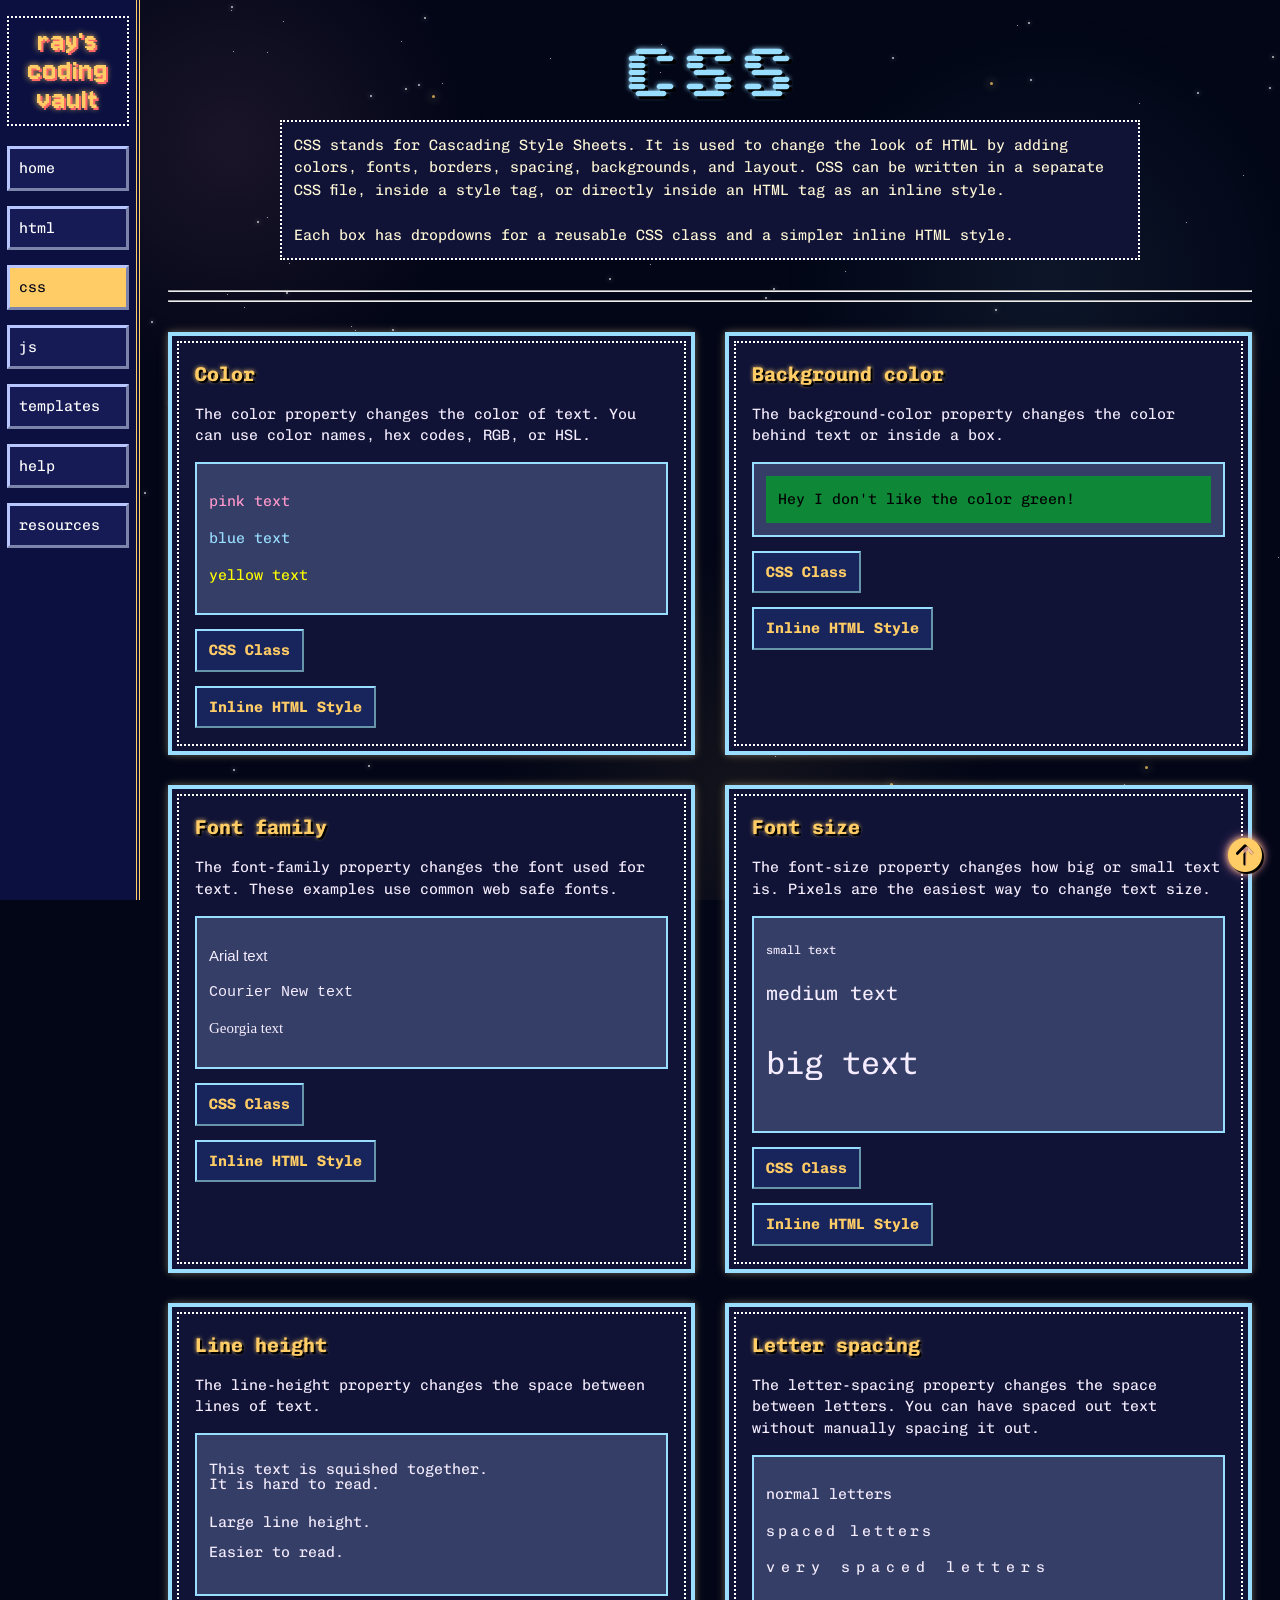
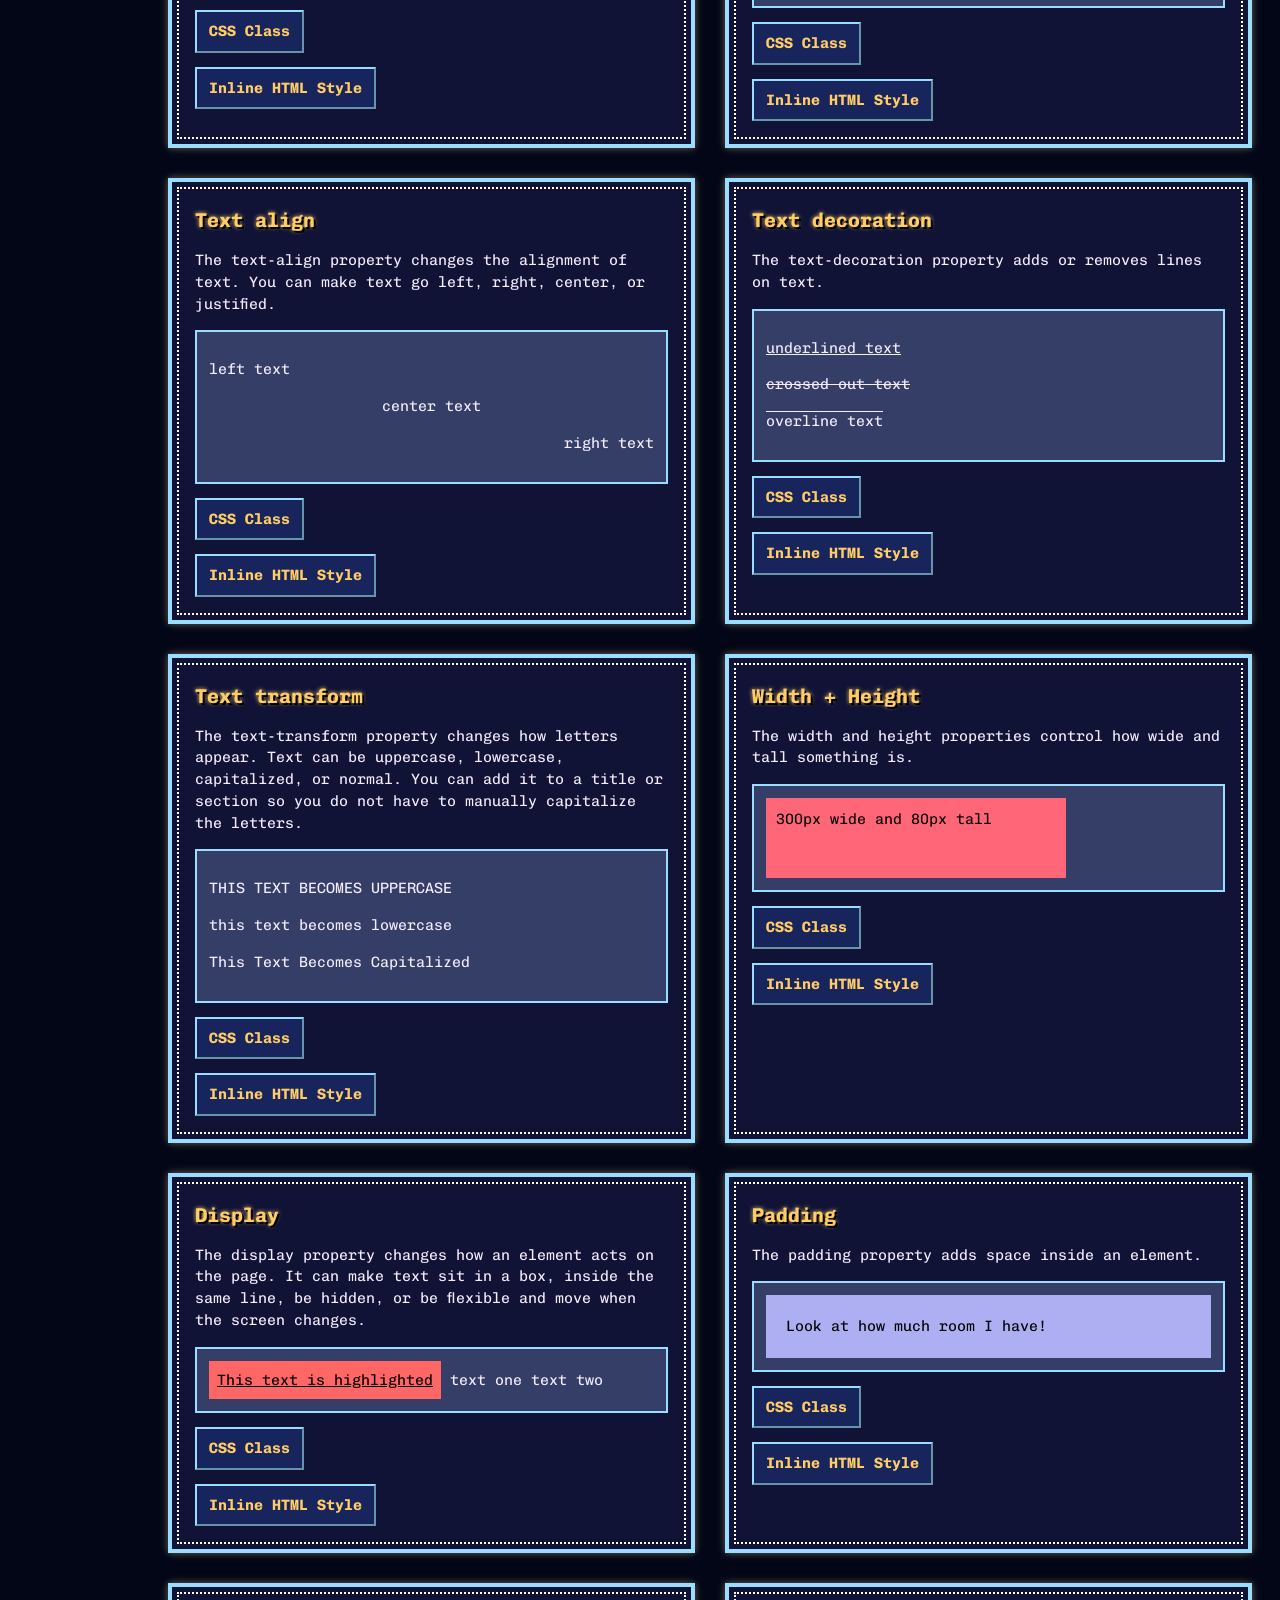
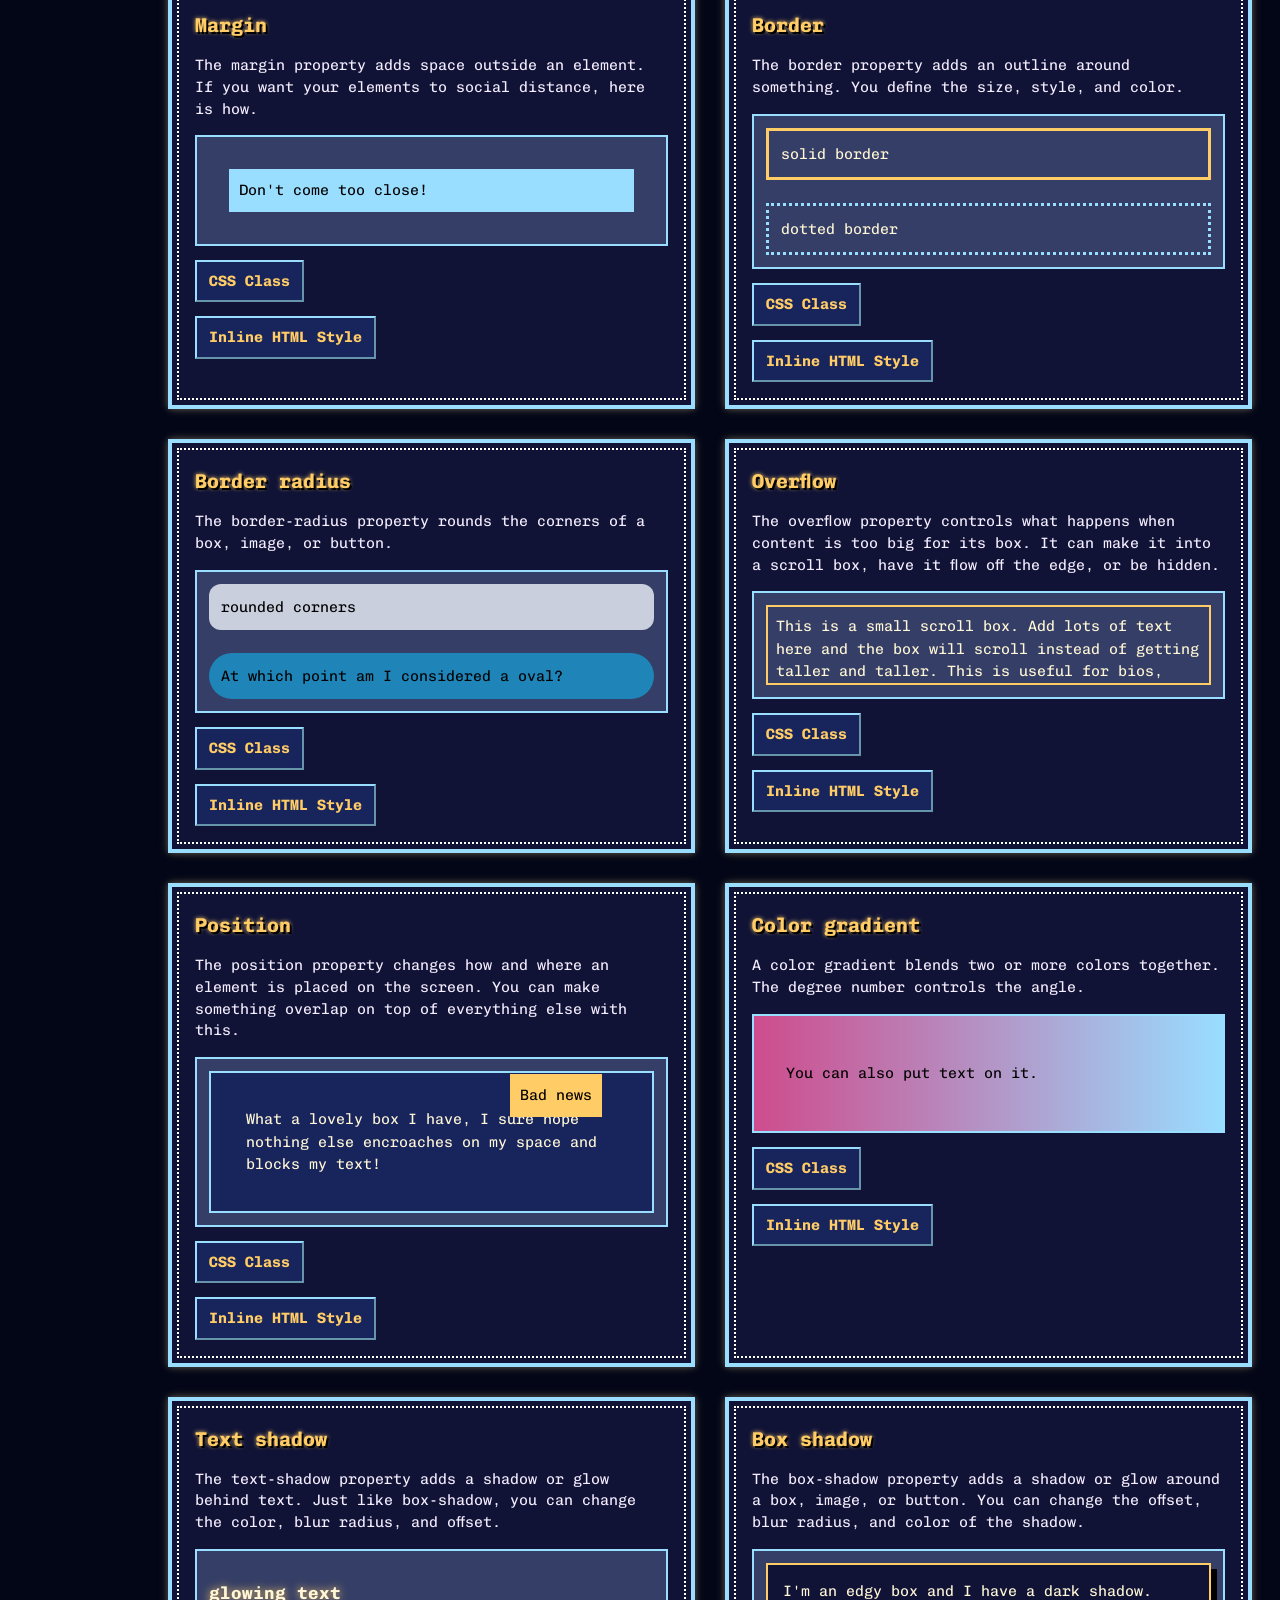
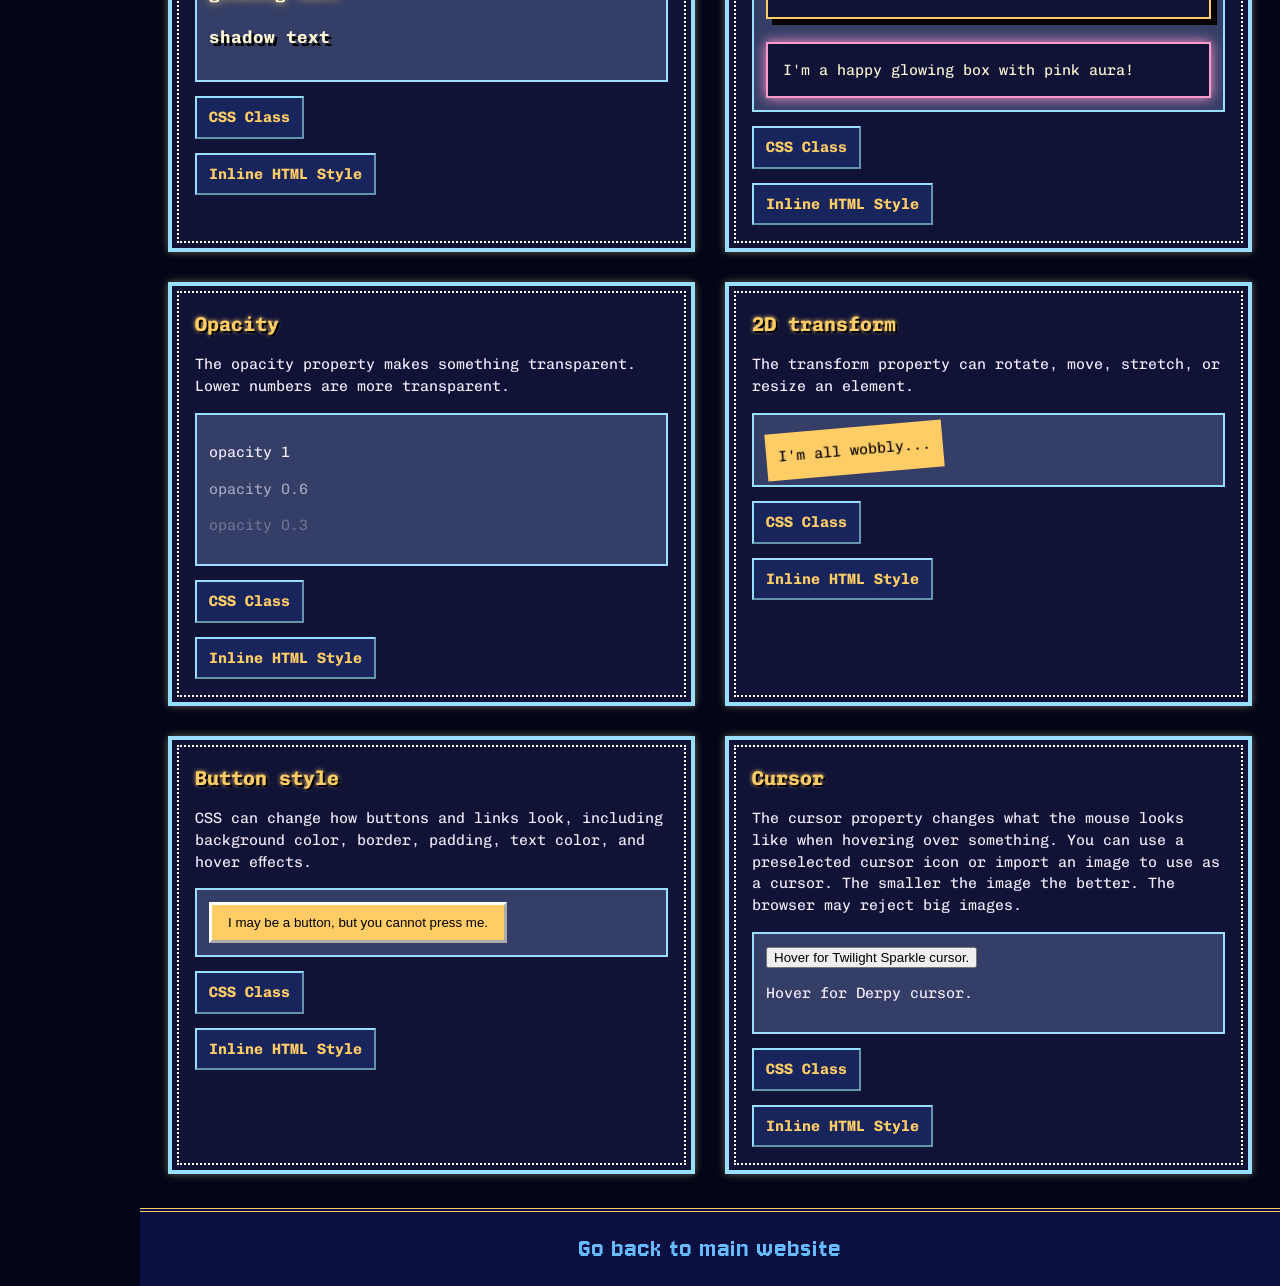
==== commit a5a3ffab: "commit" ====
--- a/css.html
+++ b/css.html
@@ -37,6 +37,8 @@
       <a class="active" href="css.html">css</a>
       <a class="" href="js.html">js</a>
       <a class="" href="templates.html">templates</a>
+            <a class="" href="help.html">help</a>
+
       <a class="" href="resources.html">resources</a>
     </nav>
   </aside>
